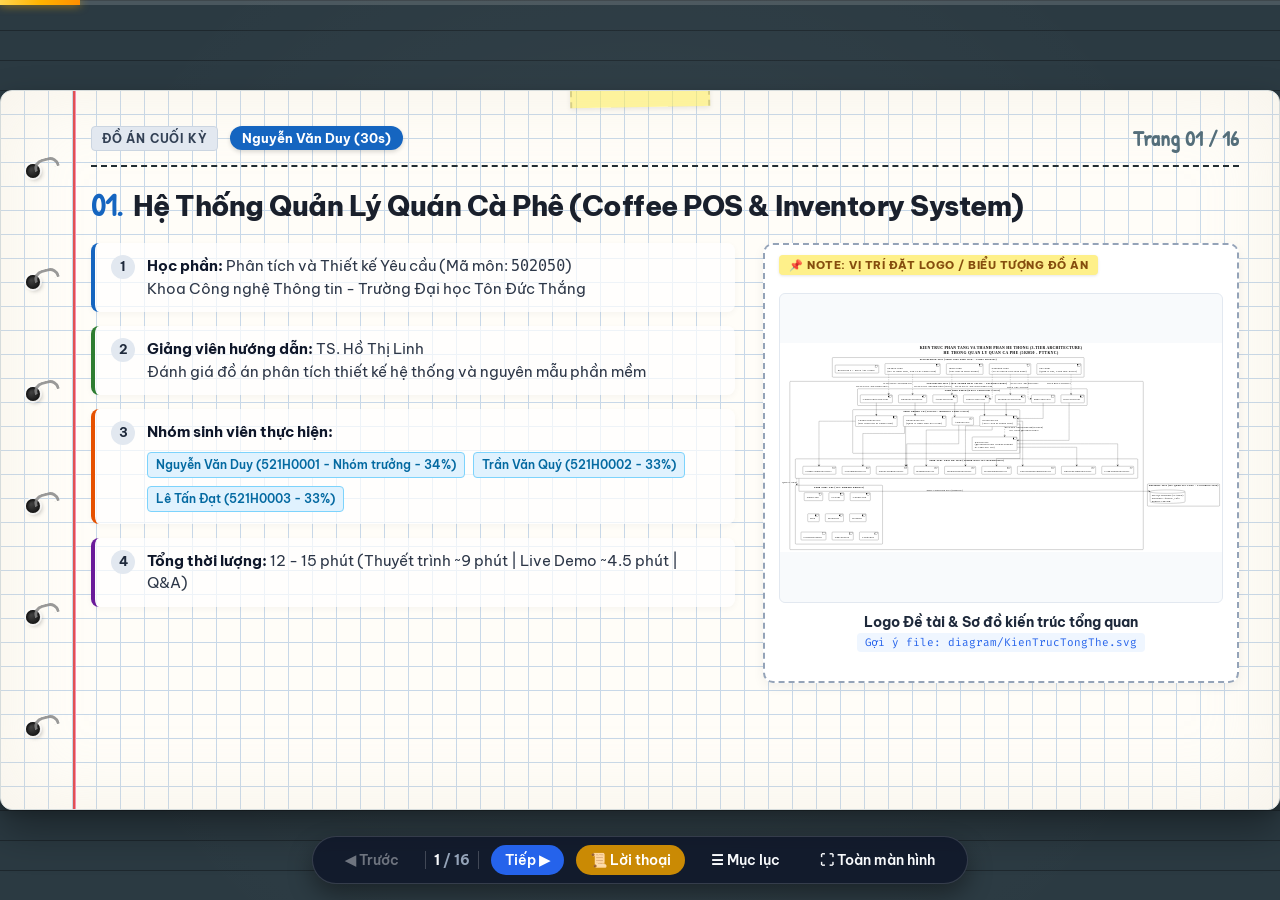
==== slide.html @ 0eb6e818 "feat: add presentation slides, markdown reports, and UI screenshots for coffee POS and inventory sys" ====
<!DOCTYPE html>
<html lang="vi">
<head>
  <meta charset="UTF-8">
  <meta name="viewport" content="width=device-width, initial-scale=1.0">
  <title>Slide Thuyết Trình: Hệ Thống Quản Lý Quán Cà Phê (Coffee POS & Inventory)</title>
  <!-- Google Fonts: Be Vietnam Pro (Clean, Modern Vietnamese) + Patrick Hand (Notebook Handwritten Accent) -->
  <link rel="preconnect" href="https://fonts.googleapis.com">
  <link rel="preconnect" href="https://fonts.gstatic.com" crossorigin>
  <link href="https://fonts.googleapis.com/css2?family=Be+Vietnam+Pro:ital,wght@0,300;0,400;0,500;0,600;0,700;0,800;1,400&family=Patrick+Hand&family=Fira+Code:wght@400;500;600&display=swap" rel="stylesheet">
  <style>
    :root {
      --bg-desk: #2b3a42;
      --paper-bg: #fffdf8;
      --grid-line: #c8d8e8;
      --grid-line-bold: #a8c2d8;
      --margin-red: #e05252;
      --margin-pink: #f48fb1;
      --pencil-dark: #222d32;
      --text-muted: #546e7a;
      --pen-blue: #1565c0;
      --pen-green: #2e7d32;
      --pen-orange: #e65100;
      --pen-purple: #6a1b9a;
      --sticky-yellow: #fff9c4;
      --sticky-shadow: rgba(0, 0, 0, 0.14);
      --tape-bg: rgba(255, 238, 88, 0.55);
      --badge-duy: #1565c0;
      --badge-quy: #00897b;
      --badge-dat: #ef6c00;
    }

    * {
      box-sizing: border-box;
      margin: 0;
      padding: 0;
    }

    body {
      font-family: 'Be Vietnam Pro', -apple-system, BlinkMacSystemFont, 'Segoe UI', Roboto, sans-serif;
      background-color: var(--bg-desk);
      background-image: 
        radial-gradient(circle at 50% 50%, rgba(255, 255, 255, 0.05) 0%, transparent 80%),
        linear-gradient(rgba(0,0,0,0.3) 1px, transparent 1px);
      background-size: 100% 100%, 30px 30px;
      color: var(--pencil-dark);
      min-height: 100vh;
      display: flex;
      flex-direction: column;
      align-items: center;
      justify-content: center;
      overflow-x: hidden;
      user-select: none;
    }

    /* Top Progress Bar */
    .progress-bar-container {
      position: fixed;
      top: 0;
      left: 0;
      width: 100%;
      height: 5px;
      background: rgba(255, 255, 255, 0.15);
      z-index: 1000;
    }

    .progress-bar-fill {
      height: 100%;
      width: 6.25%;
      background: linear-gradient(90deg, #ffd54f, #ffb300, #ff8f00);
      transition: width 0.3s ease;
      box-shadow: 0 0 10px rgba(255, 179, 0, 0.7);
    }

    /* Main Slide Presentation Stage */
    .presentation-stage {
      width: 100%;
      max-width: 1280px;
      height: 720px;
      position: relative;
      margin: 20px auto;
      perspective: 1200px;
    }

    /* Individual Slide Notebook Page */
    .slide-page {
      position: absolute;
      top: 0;
      left: 0;
      width: 100%;
      height: 100%;
      background-color: var(--paper-bg);
      /* Authentic School Notebook Grid Background (Ô ly caro) */
      background-image: 
        linear-gradient(var(--grid-line) 1px, transparent 1px),
        linear-gradient(90deg, var(--grid-line) 1px, transparent 1px);
      background-size: 24px 24px;
      background-position: -1px -1px;
      border-radius: 12px;
      box-shadow: 
        0 20px 40px rgba(0, 0, 0, 0.35),
        0 4px 12px rgba(0, 0, 0, 0.15),
        inset 0 0 80px rgba(220, 210, 190, 0.25);
      border: 1px solid #d5dbdb;
      display: none;
      flex-direction: column;
      padding: 32px 40px 32px 90px; /* Left padding reserves space for margin and spiral */
      overflow: hidden;
      animation: pageTurn 0.35s cubic-bezier(0.2, 0.8, 0.3, 1) forwards;
    }

    .slide-page.active {
      display: flex;
    }

    @keyframes pageTurn {
      0% {
        opacity: 0.6;
        transform: rotateY(-3deg) scale(0.98);
      }
      100% {
        opacity: 1;
        transform: rotateY(0deg) scale(1);
      }
    }

    /* Left Red Notebook Margin (Lề đỏ vở học sinh) */
    .slide-page::before {
      content: '';
      position: absolute;
      top: 0;
      bottom: 0;
      left: 72px;
      width: 2px;
      background-color: var(--margin-red);
      border-right: 1px solid var(--margin-pink);
      z-index: 5;
      pointer-events: none;
    }

    /* Spiral Binder on the Left Edge */
    .spiral-spine {
      position: absolute;
      top: 24px;
      bottom: 24px;
      left: 18px;
      width: 28px;
      display: flex;
      flex-direction: column;
      justify-content: space-around;
      align-items: center;
      z-index: 6;
      pointer-events: none;
    }

    .spiral-ring {
      width: 14px;
      height: 14px;
      background: radial-gradient(circle at 35% 35%, #444, #1a1a1a 70%);
      border-radius: 50%;
      box-shadow: 
        inset 1px 1px 3px rgba(0,0,0,0.8),
        0 0 0 2px rgba(255,255,255,0.7),
        2px 2px 4px rgba(0,0,0,0.25);
      position: relative;
    }

    .spiral-ring::after {
      content: '';
      position: absolute;
      left: 7px;
      top: -6px;
      width: 20px;
      height: 8px;
      border: 3px solid #888;
      border-bottom: none;
      border-radius: 10px 10px 0 0;
      opacity: 0.85;
      transform: rotate(-15deg);
    }

    /* Top Washi Tape Decoration */
    .washi-tape {
      position: absolute;
      top: -12px;
      left: 50%;
      transform: translateX(-50%) rotate(-1deg);
      width: 140px;
      height: 28px;
      background-color: var(--tape-bg);
      border-left: 2px dashed rgba(0, 0, 0, 0.15);
      border-right: 2px dashed rgba(0, 0, 0, 0.15);
      box-shadow: 0 2px 5px rgba(0, 0, 0, 0.08);
      z-index: 10;
      pointer-events: none;
    }

    /* Header Bar inside Slide */
    .slide-header {
      display: flex;
      align-items: center;
      justify-content: space-between;
      border-bottom: 2px dashed var(--pencil-dark);
      padding-bottom: 12px;
      margin-bottom: 18px;
      position: relative;
    }

    .slide-meta-left {
      display: flex;
      align-items: center;
      gap: 12px;
    }

    .chapter-tag {
      font-size: 12px;
      font-weight: 700;
      text-transform: uppercase;
      letter-spacing: 0.8px;
      background: #e2e8f0;
      color: #334155;
      padding: 4px 10px;
      border-radius: 4px;
      border: 1px solid #cbd5e1;
    }

    .speaker-pill {
      font-size: 13px;
      font-weight: 700;
      padding: 4px 12px;
      border-radius: 16px;
      color: #fff;
      display: inline-flex;
      align-items: center;
      gap: 6px;
      box-shadow: 0 2px 4px rgba(0,0,0,0.15);
    }

    .speaker-duy { background-color: var(--badge-duy); }
    .speaker-quy { background-color: var(--badge-quy); }
    .speaker-dat { background-color: var(--badge-dat); }

    .slide-index-counter {
      font-family: 'Patrick Hand', cursive;
      font-size: 22px;
      color: var(--text-muted);
      font-weight: bold;
    }

    /* Slide Title */
    .slide-title {
      font-size: 28px;
      font-weight: 800;
      color: #1a202c;
      letter-spacing: -0.5px;
      line-height: 1.25;
      margin-bottom: 18px;
      display: flex;
      align-items: baseline;
      gap: 10px;
    }

    .slide-title .title-number {
      color: var(--pen-blue);
      font-family: 'Patrick Hand', cursive;
      font-size: 32px;
    }

    /* Slide Body Layout (Split 2 Columns or Full Center) */
    .slide-body {
      flex: 1;
      display: grid;
      grid-template-columns: 1.15fr 0.85fr;
      gap: 28px;
      align-items: start;
      min-height: 0; /* Prevents overflow */
    }

    .slide-body.full-width {
      grid-template-columns: 1fr;
    }

    .slide-body.equal-columns {
      grid-template-columns: 1fr 1fr;
    }

    /* Left Content: Simple, Punchy Bullet Points */
    .slide-text-content {
      display: flex;
      flex-direction: column;
      gap: 14px;
    }

    .bullet-item {
      display: flex;
      align-items: flex-start;
      gap: 12px;
      background: rgba(255, 255, 255, 0.7);
      padding: 12px 16px;
      border-radius: 8px;
      border-left: 4px solid var(--pen-blue);
      box-shadow: 0 2px 6px rgba(0, 0, 0, 0.04);
      font-size: 15px;
      line-height: 1.5;
      color: #2d3748;
    }

    .bullet-item.highlight-green {
      border-left-color: var(--pen-green);
    }
    .bullet-item.highlight-orange {
      border-left-color: var(--pen-orange);
    }
    .bullet-item.highlight-purple {
      border-left-color: var(--pen-purple);
    }

    .bullet-num {
      flex-shrink: 0;
      width: 24px;
      height: 24px;
      background: #e2e8f0;
      color: #1e293b;
      border-radius: 50%;
      display: flex;
      align-items: center;
      justify-content: center;
      font-weight: 700;
      font-size: 13px;
    }

    .bullet-item strong {
      color: #0f172a;
    }

    /* Sub-pills for key items */
    .tags-row {
      display: flex;
      flex-wrap: wrap;
      gap: 8px;
      margin-top: 6px;
    }

    .tag-chip {
      font-size: 12px;
      font-weight: 600;
      padding: 3px 8px;
      background: #edf2f7;
      color: #475569;
      border-radius: 4px;
      border: 1px solid #cbd5e1;
    }

    .tag-chip.active-tag {
      background: #e0f2fe;
      color: #0369a1;
      border-color: #7dd3fc;
    }

    /* Right Side: Prominent Image & Diagram Placeholder */
    .image-placeholder-box {
      background: #ffffff;
      border: 2px dashed #94a3b8;
      border-radius: 10px;
      padding: 14px;
      display: flex;
      flex-direction: column;
      align-items: center;
      justify-content: center;
      box-shadow: 0 4px 12px rgba(0, 0, 0, 0.06);
      position: relative;
      height: 100%;
      max-height: 440px;
      overflow: hidden;
    }

    .placeholder-badge {
      position: absolute;
      top: 10px;
      left: 14px;
      background: #fef08a;
      color: #854d0e;
      font-size: 11px;
      font-weight: 800;
      padding: 3px 10px;
      border-radius: 4px;
      letter-spacing: 0.5px;
      box-shadow: 0 1px 3px rgba(0,0,0,0.1);
      z-index: 4;
      display: flex;
      align-items: center;
      gap: 5px;
    }

    .image-container-frame {
      width: 100%;
      height: 310px;
      background: #f8fafc;
      border-radius: 6px;
      display: flex;
      align-items: center;
      justify-content: center;
      overflow: hidden;
      margin-top: 22px;
      border: 1px solid #e2e8f0;
      position: relative;
    }

    .image-container-frame img {
      max-width: 100%;
      max-height: 100%;
      object-fit: contain;
      transition: transform 0.25s ease;
    }

    .image-container-frame img:hover {
      transform: scale(1.03);
    }

    .image-fallback-notice {
      display: none;
      flex-direction: column;
      align-items: center;
      justify-content: center;
      text-align: center;
      padding: 20px;
      color: #64748b;
    }

    .image-fallback-icon {
      font-size: 40px;
      margin-bottom: 8px;
    }

    .image-caption-bar {
      margin-top: 10px;
      width: 100%;
      text-align: center;
    }

    .image-caption-title {
      font-size: 14px;
      font-weight: 700;
      color: #1e293b;
      margin-bottom: 2px;
    }

    .image-path-hint {
      font-family: 'Fira Code', monospace;
      font-size: 11px;
      color: #2563eb;
      background: #eff6ff;
      padding: 2px 8px;
      border-radius: 4px;
      display: inline-block;
      max-width: 100%;
      overflow: hidden;
      text-overflow: ellipsis;
      white-space: nowrap;
    }

    /* Live Demo Specific Card Styling */
    .demo-card-banner {
      background: linear-gradient(135deg, #1e293b, #0f172a);
      color: #f8fafc;
      padding: 16px;
      border-radius: 8px;
      margin-bottom: 14px;
      border-left: 6px solid #10b981;
      box-shadow: 0 4px 10px rgba(0,0,0,0.15);
    }

    .demo-card-banner h4 {
      font-size: 17px;
      color: #34d399;
      margin-bottom: 4px;
      display: flex;
      align-items: center;
      gap: 8px;
    }

    .demo-step-box {
      background: #ffffff;
      border: 1px solid #e2e8f0;
      padding: 8px 12px;
      border-radius: 6px;
      font-size: 13.5px;
      margin-bottom: 6px;
      display: flex;
      align-items: center;
      gap: 10px;
    }

    .demo-step-num {
      background: #10b981;
      color: #fff;
      font-weight: bold;
      width: 22px;
      height: 22px;
      border-radius: 50%;
      display: flex;
      align-items: center;
      justify-content: center;
      font-size: 12px;
      flex-shrink: 0;
    }

    /* Speaker Notes Accordion (Sticky Note Style) */
    .speaker-notes-drawer {
      position: absolute;
      bottom: 12px;
      left: 90px;
      right: 40px;
      background: var(--sticky-yellow);
      border: 1px solid #fde047;
      border-radius: 8px;
      padding: 10px 16px;
      box-shadow: 0 -4px 16px rgba(0,0,0,0.12);
      z-index: 20;
      display: none;
      max-height: 160px;
      overflow-y: auto;
      font-size: 13.5px;
      line-height: 1.5;
      color: #422006;
      border-top: 4px solid #eab308;
    }

    .speaker-notes-drawer.open {
      display: block;
      animation: slideUpNotes 0.25s ease-out;
    }

    @keyframes slideUpNotes {
      from { transform: translateY(20px); opacity: 0; }
      to { transform: translateY(0); opacity: 1; }
    }

    .notes-header {
      font-weight: 800;
      font-size: 13px;
      text-transform: uppercase;
      letter-spacing: 0.5px;
      color: #854d0e;
      margin-bottom: 4px;
      display: flex;
      justify-content: space-between;
      align-items: center;
    }

    .notes-close-btn {
      background: transparent;
      border: none;
      cursor: pointer;
      font-size: 16px;
      color: #854d0e;
      font-weight: bold;
    }

    /* Fixed Bottom Control Deck */
    .control-deck {
      position: fixed;
      bottom: 16px;
      display: flex;
      align-items: center;
      gap: 12px;
      background: rgba(15, 23, 42, 0.88);
      backdrop-filter: blur(8px);
      padding: 8px 18px;
      border-radius: 40px;
      box-shadow: 0 10px 25px rgba(0, 0, 0, 0.4);
      z-index: 100;
      border: 1px solid rgba(255, 255, 255, 0.15);
    }

    .deck-btn {
      background: transparent;
      border: none;
      color: #f8fafc;
      font-family: inherit;
      font-size: 14px;
      font-weight: 600;
      padding: 6px 14px;
      border-radius: 20px;
      cursor: pointer;
      display: flex;
      align-items: center;
      gap: 6px;
      transition: all 0.2s ease;
    }

    .deck-btn:hover {
      background: rgba(255, 255, 255, 0.18);
      color: #38bdf8;
    }

    .deck-btn.primary {
      background: #2563eb;
      color: white;
    }

    .deck-btn.primary:hover {
      background: #1d4ed8;
    }

    .deck-btn.notes-toggle-btn {
      background: #ca8a04;
      color: white;
    }
    .deck-btn.notes-toggle-btn:hover {
      background: #a16207;
    }

    .deck-counter {
      color: #94a3b8;
      font-size: 13.5px;
      font-weight: 700;
      padding: 0 8px;
      border-left: 1px solid rgba(255, 255, 255, 0.2);
      border-right: 1px solid rgba(255, 255, 255, 0.2);
    }

    .deck-counter span {
      color: #f8fafc;
    }

    /* Overview Modal (All 16 Slides Grid) */
    .overview-modal {
      position: fixed;
      top: 0;
      left: 0;
      width: 100%;
      height: 100%;
      background: rgba(15, 23, 42, 0.94);
      backdrop-filter: blur(12px);
      z-index: 2000;
      display: none;
      padding: 40px;
      overflow-y: auto;
    }

    .overview-modal.open {
      display: block;
    }

    .overview-header {
      max-width: 1200px;
      margin: 0 auto 24px;
      display: flex;
      justify-content: space-between;
      align-items: center;
      color: white;
    }

    .overview-header h3 {
      font-size: 24px;
      font-weight: 700;
    }

    .overview-grid {
      max-width: 1200px;
      margin: 0 auto;
      display: grid;
      grid-template-columns: repeat(4, 1fr);
      gap: 20px;
    }

    .overview-card {
      background: #fffdf8;
      border-radius: 8px;
      padding: 14px;
      cursor: pointer;
      border: 2px solid transparent;
      transition: all 0.2s ease;
      display: flex;
      flex-direction: column;
      justify-content: space-between;
      min-height: 125px;
    }

    .overview-card:hover {
      transform: translateY(-4px);
      border-color: #38bdf8;
      box-shadow: 0 8px 20px rgba(56, 189, 248, 0.3);
    }

    .overview-card.current {
      border-color: #2563eb;
      box-shadow: 0 0 0 3px rgba(37, 99, 235, 0.5);
    }

    .ov-num {
      font-size: 12px;
      font-weight: bold;
      color: #64748b;
    }

    .ov-title {
      font-size: 13.5px;
      font-weight: 700;
      color: #0f172a;
      margin: 6px 0;
      line-height: 1.35;
    }

    .ov-speaker {
      font-size: 11px;
      font-weight: 700;
      display: inline-block;
      padding: 2px 6px;
      border-radius: 4px;
      color: white;
      align-self: flex-start;
    }

    /* Print / PDF view optimizations */
    @media print {
      body {
        background: none;
      }
      .presentation-stage {
        max-width: 100%;
        height: auto;
      }
      .slide-page {
        position: relative;
        display: flex !important;
        page-break-after: always;
        height: 100vh;
        margin-bottom: 20px;
      }
      .control-deck, .progress-bar-container, .speaker-notes-drawer {
        display: none !important;
      }
    }
  </style>
</head>
<body>

  <!-- Top Real-time Progress Bar -->
  <div class="progress-bar-container">
    <div class="progress-bar-fill" id="progressBar"></div>
  </div>

  <!-- Main Presentation Stage (16:9 Aspect Ratio Container) -->
  <div class="presentation-stage" id="presentationStage">

    <!-- ========================================== -->
    <!-- SLIDE 1: TRANG TIÊU ĐỀ & GIỚI THIỆU NHÓM   -->
    <!-- ========================================== -->
    <div class="slide-page active" data-slide="1">
      <div class="spiral-spine">
        <div class="spiral-ring"></div><div class="spiral-ring"></div><div class="spiral-ring"></div>
        <div class="spiral-ring"></div><div class="spiral-ring"></div><div class="spiral-ring"></div>
      </div>
      <div class="washi-tape"></div>

      <div class="slide-header">
        <div class="slide-meta-left">
          <span class="chapter-tag">ĐỒ ÁN CUỐI KỲ</span>
          <span class="speaker-pill speaker-duy">Nguyễn Văn Duy (30s)</span>
        </div>
        <div class="slide-index-counter">Trang 01 / 16</div>
      </div>

      <div class="slide-title">
        <span class="title-number">01.</span>
        <span>Hệ Thống Quản Lý Quán Cà Phê (Coffee POS & Inventory System)</span>
      </div>

      <div class="slide-body">
        <div class="slide-text-content">
          <div class="bullet-item">
            <div class="bullet-num">1</div>
            <div>
              <strong>Học phần:</strong> Phân tích và Thiết kế Yêu cầu (Mã môn: <code>502050</code>)<br>
              <span class="text-muted">Khoa Công nghệ Thông tin - Trường Đại học Tôn Đức Thắng</span>
            </div>
          </div>
          <div class="bullet-item highlight-green">
            <div class="bullet-num">2</div>
            <div>
              <strong>Giảng viên hướng dẫn:</strong> TS. Hồ Thị Linh<br>
              <span class="text-muted">Đánh giá đồ án phân tích thiết kế hệ thống và nguyên mẫu phần mềm</span>
            </div>
          </div>
          <div class="bullet-item highlight-orange">
            <div class="bullet-num">3</div>
            <div>
              <strong>Nhóm sinh viên thực hiện:</strong>
              <div class="tags-row" style="margin-top: 8px;">
                <span class="tag-chip active-tag">Nguyễn Văn Duy (521H0001 - Nhóm trưởng - 34%)</span>
                <span class="tag-chip active-tag">Trần Văn Quý (521H0002 - 33%)</span>
                <span class="tag-chip active-tag">Lê Tấn Đạt (521H0003 - 33%)</span>
              </div>
            </div>
          </div>
          <div class="bullet-item highlight-purple">
            <div class="bullet-num">4</div>
            <div>
              <strong>Tổng thời lượng:</strong> 12 - 15 phút (Thuyết trình ~9 phút | Live Demo ~4.5 phút | Q&A)
            </div>
          </div>
        </div>

        <!-- Note chèn ảnh Slide 1 -->
        <div class="image-placeholder-box">
          <div class="placeholder-badge">📌 NOTE: VỊ TRÍ ĐẶT LOGO / BIỂU TƯỢNG ĐỒ ÁN</div>
          <div class="image-container-frame">
            <img src="diagram/KienTrucTongThe.svg" alt="Logo & Kiến trúc tổng thể" onerror="this.style.display='none'; this.nextElementSibling.style.display='flex';" />
            <div class="image-fallback-notice">
              <div class="image-fallback-icon">☕</div>
              <strong>Khung chèn Logo TĐT & Coffee POS</strong>
              <p style="font-size: 12px; margin-top: 6px;">Có thể đặt ảnh Logo Trường ĐH Tôn Đức Thắng hoặc ảnh mockup hệ thống.</p>
            </div>
          </div>
          <div class="image-caption-bar">
            <div class="image-caption-title">Logo Đề tài & Sơ đồ kiến trúc tổng quan</div>
            <div class="image-path-hint">Gợi ý file: diagram/KienTrucTongThe.svg</div>
          </div>
        </div>
      </div>

      <!-- Lời thoại Slide 1 -->
      <div class="speaker-notes-drawer" id="notes-1">
        <div class="notes-header">
          <span>🗣️ Kịch bản lời thoại: Nguyễn Văn Duy (30 giây)</span>
          <button class="notes-close-btn" onclick="toggleNotes(1)">✕</button>
        </div>
        <p>"Kính thưa Cô Hồ Thị Linh và toàn thể các bạn sinh viên đang có mặt trong buổi báo cáo ngày hôm nay! Em tên là Nguyễn Văn Duy – Trưởng nhóm đề tài. Hôm nay, nhóm chúng em gồm 3 thành viên: em – Nguyễn Văn Duy, bạn Trần Văn Quý và bạn Lê Tấn Đạt rất vinh dự được đại diện nhóm trình bày báo cáo bảo vệ đồ án môn học Phân tích và Thiết kế Yêu cầu với đề tài: 'Hệ Thống Quản Lý Quán Cà Phê – Coffee POS & Inventory Management System'. Sau đây, em xin phép được bắt đầu phần trình bày của nhóm."</p>
      </div>
    </div>


    <!-- ========================================== -->
    <!-- SLIDE 2: BỐI CẢNH & 3 ĐIỂM NGHẼN THỦ CÔNG  -->
    <!-- ========================================== -->
    <div class="slide-page" data-slide="2">
      <div class="spiral-spine">
        <div class="spiral-ring"></div><div class="spiral-ring"></div><div class="spiral-ring"></div>
        <div class="spiral-ring"></div><div class="spiral-ring"></div><div class="spiral-ring"></div>
      </div>
      <div class="washi-tape"></div>

      <div class="slide-header">
        <div class="slide-meta-left">
          <span class="chapter-tag">CHƯƠNG 1: BỐI CẢNH</span>
          <span class="speaker-pill speaker-duy">Nguyễn Văn Duy (1 phút)</span>
        </div>
        <div class="slide-index-counter">Trang 02 / 16</div>
      </div>

      <div class="slide-title">
        <span class="title-number">02.</span>
        <span>Bối Cảnh Thực Tế & 3 "Điểm Nghẽn" Vận Hành Thủ Công</span>
      </div>

      <div class="slide-body">
        <div class="slide-text-content">
          <div class="bullet-item">
            <div class="bullet-num">1</div>
            <div>
              <strong>Order giấy viết tay nhầm lẫn:</strong> Giờ cao điểm dễ thất lạc phiếu, nhầm bàn, quầy pha chế nhận tin chậm gây chậm trễ phục vụ khách hàng.
            </div>
          </div>
          <div class="bullet-item highlight-orange">
            <div class="bullet-num">2</div>
            <div>
              <strong>Thất thoát kho ngầm & Pha chế cảm tính:</strong> Không có định mức nguyên liệu (BOM); cuối ngày chỉ kiểm đếm lon sữa/gói trà mà không thể đối soát hao hụt với số ly bán ra.
            </div>
          </div>
          <div class="bullet-item highlight-purple">
            <div class="bullet-num">3</div>
            <div>
              <strong>Lịch ca nhân viên xung đột:</strong> Nhân sự sinh viên làm part-time đổi ca liên tục; sổ chấm công giấy bị gạch xóa nhầm lẫn, khó tổng hợp giờ công chính xác.
            </div>
          </div>
          <div class="bullet-item highlight-green">
            <div class="bullet-num">✓</div>
            <div>
              <strong>Động lực nghiên cứu:</strong> Cần một hệ thống số hóa tập trung, liên thông Bán hàng - Trừ kho ngầm - Chấm công tự động.
            </div>
          </div>
        </div>

        <!-- Note chèn ảnh Slide 2 -->
        <div class="image-placeholder-box">
          <div class="placeholder-badge">📌 NOTE: VỊ TRÍ ĐẶT SƠ ĐỒ 3 ĐIỂM NGHẼN NGHIỆP VỤ</div>
          <div class="image-container-frame">
            <img src="screenshots/01b_login_error.png" alt="Sơ đồ khảo sát As-Is" onerror="this.style.display='none'; this.nextElementSibling.style.display='flex';" />
            <div class="image-fallback-notice">
              <div class="image-fallback-icon">⚠️</div>
              <strong>Khung chèn Sơ đồ Điểm Nghẽn As-Is</strong>
              <p style="font-size: 12px; margin-top: 6px;">Chèn sơ đồ minh họa quy trình thủ công: Ghi giấy -> Nhầm bàn -> Thất thoát kho.</p>
            </div>
          </div>
          <div class="image-caption-bar">
            <div class="image-caption-title">3 Nút thắt quy trình nghiệp vụ thủ công As-Is</div>
            <div class="image-path-hint">Gợi ý file: Sơ đồ khảo sát nghiệp vụ hoặc hình ảnh minh họa</div>
          </div>
        </div>
      </div>

      <!-- Lời thoại Slide 2 -->
      <div class="speaker-notes-drawer" id="notes-2">
        <div class="notes-header">
          <span>🗣️ Kịch bản lời thoại: Nguyễn Văn Duy (1 phút)</span>
          <button class="notes-close-btn" onclick="toggleNotes(2)">✕</button>
        </div>
        <p>"Thưa Cô, xuất phát từ quá trình khảo sát thực tế tại các mô hình quán cà phê vừa và nhỏ hiện nay, nhóm nhận thấy hầu hết các quán vẫn đang vận hành theo cách thủ công thô sơ, dẫn đến 3 'điểm nghẽn' chí mạng: Thứ nhất: Nhân viên phục vụ ghi order trên giấy viết tay, vào giờ cao điểm rất dễ thất lạc phiếu, nhầm bàn, phục vụ chậm khiến khách hàng bức xúc. Thứ hai: Nhân viên pha chế làm theo thói quen cảm tính; cuối ngày chủ quán kiểm kho chỉ đếm số lượng lon sữa, gói trà còn thừa mà hoàn toàn không thể đối chiếu xem hao hụt thực tế có khớp với số lượng ly đã bán hay do thất thoát, đổ vỡ ngầm. Thứ ba: Lực lượng nhân viên phần lớn là sinh viên làm việc part-time đổi ca liên tục. Bảng phân ca giấy bị gạch xóa nhầm lẫn, cuối tháng rất khó tổng hợp chính xác số giờ công thực tế. Ba điểm nghẽn này chính là lý do thôi thúc nhóm em xây dựng một giải pháp phần mềm số hóa toàn diện."</p>
      </div>
    </div>


    <!-- ========================================== -->
    <!-- SLIDE 3: MỤC TIÊU VÀ PHẠM VI (IN/OUT SCOPE)-->
    <!-- ========================================== -->
    <div class="slide-page" data-slide="3">
      <div class="spiral-spine">
        <div class="spiral-ring"></div><div class="spiral-ring"></div><div class="spiral-ring"></div>
        <div class="spiral-ring"></div><div class="spiral-ring"></div><div class="spiral-ring"></div>
      </div>
      <div class="washi-tape"></div>

      <div class="slide-header">
        <div class="slide-meta-left">
          <span class="chapter-tag">CHƯƠNG 1: MỤC TIÊU & PHẠM VI</span>
          <span class="speaker-pill speaker-duy">Nguyễn Văn Duy (45s)</span>
        </div>
        <div class="slide-index-counter">Trang 03 / 16</div>
      </div>

      <div class="slide-title">
        <span class="title-number">03.</span>
        <span>Mục Tiêu To-Be & Phạm Vi Dự Án (In-Scope vs Out-of-Scope)</span>
      </div>

      <div class="slide-body">
        <div class="slide-text-content">
          <div class="bullet-item highlight-green">
            <div class="bullet-num">🎯</div>
            <div>
              <strong>Mục tiêu To-Be:</strong> Xây dựng ứng dụng Web tập trung, liên thông luồng dữ liệu tức thời: <em>Gọi món → Trừ kho ngầm tự động → Chấm công → KPI</em>.
            </div>
          </div>
          <div class="bullet-item">
            <div class="bullet-num">IN</div>
            <div>
              <strong>Phạm vi thực hiện (In-Scope):</strong>
              <div class="tags-row" style="margin-top: 6px;">
                <span class="tag-chip active-tag">POS 10 bàn thời gian thực</span>
                <span class="tag-chip active-tag">Kho định mức công thức BOM</span>
                <span class="tag-chip active-tag">Chấm công ca kíp & Báo trễ</span>
                <span class="tag-chip active-tag">Thẻ KPI Doanh thu & Cảnh báo đỏ</span>
              </div>
            </div>
          </div>
          <div class="bullet-item highlight-orange">
            <div class="bullet-num">OUT</div>
            <div>
              <strong>Ngoại phạm vi (Out-of-Scope):</strong> Không làm module hạch toán thuế VAT chuyên sâu; không tích hợp cổng ngân hàng trực tiếp (mô phỏng tiền mặt & quét mã QR).
            </div>
          </div>
        </div>

        <!-- Note chèn ảnh Slide 3 -->
        <div class="image-placeholder-box">
          <div class="placeholder-badge">📌 NOTE: VỊ TRÍ ĐẶT BẢNG PHẠM VI DỰ ÁN</div>
          <div class="image-container-frame">
            <img src="screenshots/fixed_vietnamese_ui.png" alt="Bảng Scope Dự Án" onerror="this.style.display='none'; this.nextElementSibling.style.display='flex';" />
            <div class="image-fallback-notice">
              <div class="image-fallback-icon">📋</div>
              <strong>Khung chèn Ma trận In-Scope & Out-of-Scope</strong>
              <p style="font-size: 12px; margin-top: 6px;">Đặt bảng phân loại ranh giới hệ thống hoặc hình ảnh sơ đồ Context Diagram.</p>
            </div>
          </div>
          <div class="image-caption-bar">
            <div class="image-caption-title">Ma trận đối chiếu phạm vi In-Scope vs Out-of-Scope</div>
            <div class="image-path-hint">Gợi ý file: screenshots/fixed_vietnamese_ui.png</div>
          </div>
        </div>
      </div>

      <!-- Lời thoại Slide 3 -->
      <div class="speaker-notes-drawer" id="notes-3">
        <div class="notes-header">
          <span>🗣️ Kịch bản lời thoại: Nguyễn Văn Duy (45 giây)</span>
          <button class="notes-close-btn" onclick="toggleNotes(3)">✕</button>
        </div>
        <p>"Về mục tiêu hệ thống (To-Be), nhóm hướng tới xây dựng một ứng dụng Web tập trung, kết nối đồng bộ và tức thì luồng dữ liệu giữa: Gọi món -> Trừ kho ngầm tự động -> Chấm công nhân sự -> Báo cáo KPI. Để đảm bảo tính khả thi và tập trung sâu vào chất lượng, nhóm xác định rõ ranh giới: Phạm vi thực hiện (In-Scope) bao gồm 3 phân hệ cốt lõi: Phân hệ Bán hàng POS 10 bàn; Phân hệ Kho bóc tách công thức pha chế (BOM) và cảnh báo tồn tối thiểu; Phân hệ Nhân sự phân ca và chấm công thời gian thực. Ngoại phạm vi (Out-of-Scope): Nhóm không bao gồm module hạch toán kế toán chuyên sâu về thuế VAT và không tích hợp cổng thanh toán ngân hàng trực tiếp qua thẻ mà mô phỏng thanh toán tiền mặt và chuyển khoản QR."</p>
      </div>
    </div>


    <!-- ========================================== -->
    <!-- SLIDE 4: KIẾN TRÚC PHÂN TẦNG (3-TIER)      -->
    <!-- ========================================== -->
    <div class="slide-page" data-slide="4">
      <div class="spiral-spine">
        <div class="spiral-ring"></div><div class="spiral-ring"></div><div class="spiral-ring"></div>
        <div class="spiral-ring"></div><div class="spiral-ring"></div><div class="spiral-ring"></div>
      </div>
      <div class="washi-tape"></div>

      <div class="slide-header">
        <div class="slide-meta-left">
          <span class="chapter-tag">CHƯƠNG 2: KIẾN TRÚC HỆ THỐNG</span>
          <span class="speaker-pill speaker-duy">Nguyễn Văn Duy (45s)</span>
        </div>
        <div class="slide-index-counter">Trang 04 / 16</div>
      </div>

      <div class="slide-title">
        <span class="title-number">04.</span>
        <span>Kiến Trúc Phân Tầng Chuẩn Mực (3-Tier Layered Architecture)</span>
      </div>

      <div class="slide-body">
        <div class="slide-text-content">
          <div class="bullet-item">
            <div class="bullet-num">T1</div>
            <div>
              <strong>Presentation Tier (Trình duyệt Web Client):</strong> HTML5, Bootstrap 5.3, phông chữ Roboto tiếng Việt có dấu, JavaScript Fetch API bất đồng bộ (AJAX).
            </div>
          </div>
          <div class="bullet-item highlight-green">
            <div class="bullet-num">T2</div>
            <div>
              <strong>Application Tier (Spring Boot 3 - Port 8080):</strong> Phân tầng Controller tiếp nhận request, Service xử lý logic nghiệp vụ, Repository ORM Spring Data JPA.
            </div>
          </div>
          <div class="bullet-item highlight-orange">
            <div class="bullet-num">T3</div>
            <div>
              <strong>Database Tier (MySQL 8.0 - Port 3306):</strong> Hệ quản trị CSDL quan hệ tuân thủ nghiêm ngặt tính toàn vẹn ACID, bảng mã chuẩn UTF-8mb4.
            </div>
          </div>
          <div class="bullet-item highlight-purple">
            <div class="bullet-num">👉</div>
            <div>
              <strong>Chuyển giao người trình bày:</strong> Kính mời bạn <strong>Trần Văn Quý</strong> tiếp nối với Yêu cầu chức năng & Luồng POS.
            </div>
          </div>
        </div>

        <!-- Note chèn ảnh Slide 4 -->
        <div class="image-placeholder-box">
          <div class="placeholder-badge">📌 NOTE: VỊ TRÍ ĐẶT SƠ ĐỒ KIẾN TRÚC 3 TẦNG</div>
          <div class="image-container-frame">
            <img src="diagram/KienTrucTongThe.svg" alt="Sơ đồ Kiến Trúc Tổng Thể" onerror="this.style.display='none'; this.nextElementSibling.style.display='flex';" />
            <div class="image-fallback-notice">
              <div class="image-fallback-icon">🏛️</div>
              <strong>Khung chèn KienTrucTongThe.svg</strong>
              <p style="font-size: 12px; margin-top: 6px;">Sơ đồ thể hiện 3 tầng Presentation - Application - Database.</p>
            </div>
          </div>
          <div class="image-caption-bar">
            <div class="image-caption-title">Biểu đồ Kiến trúc 3 tầng Spring Boot & MySQL</div>
            <div class="image-path-hint">Gợi ý file: diagram/KienTrucTongThe.svg</div>
          </div>
        </div>
      </div>

      <!-- Lời thoại Slide 4 -->
      <div class="speaker-notes-drawer" id="notes-4">
        <div class="notes-header">
          <span>🗣️ Kịch bản lời thoại: Nguyễn Văn Duy (45 giây)</span>
          <button class="notes-close-btn" onclick="toggleNotes(4)">✕</button>
        </div>
        <p>"Về mặt kiến trúc kỹ thuật, hệ thống được nhóm thiết kế tuân thủ nghiêm ngặt mô hình 3-Tier Layered Architecture chuẩn mực của Java Spring Boot: Tầng Presentation: Hoạt động trên trình duyệt Client với HTML5, Bootstrap 5.3, phông chữ Roboto tiếng Việt và JavaScript Fetch API bất đồng bộ. Tầng Application: Máy chủ Spring Boot chạy trên cổng 8080, phân tách trách nhiệm rành mạch giữa Controller điều hướng, Service xử lý logic nghiệp vụ và Repository truy vấn ORM. Tầng Database: Cơ sở dữ liệu quan hệ MySQL chạy trên cổng 3306, đảm bảo tính toàn vẹn dữ liệu giao dịch ACID. Tiếp theo đây, em xin mời bạn Trần Văn Quý trình bày chi tiết về phần phân tích yêu cầu và luồng Bán hàng POS."</p>
      </div>
    </div>


    <!-- ========================================== -->
    <!-- SLIDE 5: 15 FRS & MA TRẬN MOSCOW           -->
    <!-- ========================================== -->
    <div class="slide-page" data-slide="5">
      <div class="spiral-spine">
        <div class="spiral-ring"></div><div class="spiral-ring"></div><div class="spiral-ring"></div>
        <div class="spiral-ring"></div><div class="spiral-ring"></div><div class="spiral-ring"></div>
      </div>
      <div class="washi-tape"></div>

      <div class="slide-header">
        <div class="slide-meta-left">
          <span class="chapter-tag">CHƯƠNG 3: YÊU CẦU HỆ THỐNG</span>
          <span class="speaker-pill speaker-quy">Trần Văn Quý (1 phút)</span>
        </div>
        <div class="slide-index-counter">Trang 05 / 16</div>
      </div>

      <div class="slide-title">
        <span class="title-number">05.</span>
        <span>Danh Mục 15 Yêu Cầu Chức Năng (FRs) & Bảng MoSCoW</span>
      </div>

      <div class="slide-body">
        <div class="slide-text-content">
          <div class="bullet-item">
            <div class="bullet-num">1</div>
            <div>
              <strong>Nhóm 1 (Xác thực):</strong> FR-01: Đăng nhập phân quyền bảo mật 3 vai trò (Staff, Manager, Admin).
            </div>
          </div>
          <div class="bullet-item highlight-green">
            <div class="bullet-num">2</div>
            <div>
              <strong>Nhóm 2 (Bán hàng POS):</strong> FR-02 đến FR-06: Sơ đồ 10 bàn động, gọi món, ghi chú, chiết khấu quản lý, xuất hóa đơn in nhiệt.
            </div>
          </div>
          <div class="bullet-item highlight-orange">
            <div class="bullet-num">3</div>
            <div>
              <strong>Nhóm 3 (Kho & Định mức):</strong> FR-07 đến FR-11: Danh mục nguyên liệu, công thức pha chế BOM, trừ kho tự động, cảnh báo tồn đỏ.
            </div>
          </div>
          <div class="bullet-item highlight-purple">
            <div class="bullet-num">4</div>
            <div>
              <strong>Nhóm 4 (Nhân sự):</strong> FR-12 đến FR-15: Hồ sơ nhân viên, ca làm việc, chấm công thời gian thực & phát hiện đi trễ.
            </div>
          </div>
          <div class="bullet-item">
            <div class="bullet-num">★</div>
            <div>
              <strong>Độ hoàn thiện MoSCoW:</strong> 100% chức năng cốt lõi (Must-have) đã lập trình hoàn tất và chạy kiểm thử đạt 100%.
            </div>
          </div>
        </div>

        <!-- Note chèn ảnh Slide 5 -->
        <div class="image-placeholder-box">
          <div class="placeholder-badge">📌 NOTE: VỊ TRÍ ĐẶT MA TRẬN MOSCOW</div>
          <div class="image-container-frame">
            <img src="screenshots/02_pos_screen.png" alt="Bảng Phân Loại MoSCoW" onerror="this.style.display='none'; this.nextElementSibling.style.display='flex';" />
            <div class="image-fallback-notice">
              <div class="image-fallback-icon">📊</div>
              <strong>Khung chèn Bảng MoSCoW (Must / Should / Could)</strong>
              <p style="font-size: 12px; margin-top: 6px;">Đặt bảng tổng hợp độ ưu tiên MoSCoW cho 15 yêu cầu chức năng.</p>
            </div>
          </div>
          <div class="image-caption-bar">
            <div class="image-caption-title">Bảng phân loại mức độ ưu tiên kỹ thuật MoSCoW</div>
            <div class="image-path-hint">Gợi ý file: screenshots/02_pos_screen.png</div>
          </div>
        </div>
      </div>

      <!-- Lời thoại Slide 5 -->
      <div class="speaker-notes-drawer" id="notes-5">
        <div class="notes-header">
          <span>🗣️ Kịch bản lời thoại: Trần Văn Quý (1 phút)</span>
          <button class="notes-close-btn" onclick="toggleNotes(5)">✕</button>
        </div>
        <p>"Em xin chào Cô và các bạn! Em tên là Trần Văn Quý. Trong đồ án này, em phụ trách việc phân tích yêu cầu và xây dựng phân hệ Bán hàng POS. Nhóm đã xác định và đánh mã đầy đủ 15 yêu cầu chức năng cốt lõi (FR-01 đến FR-15): Nhóm 1: Xác thực đăng nhập và bảo vệ phiên làm việc. Nhóm 2: Sơ đồ bàn động, gọi món tại bàn, mang đi, ghi chú pha chế, áp dụng chiết khấu và xuất hóa đơn nhiệt. Nhóm 3: Quản lý danh mục nguyên liệu, thiết lập định mức công thức BOM, tự động trừ kho và cảnh báo hết hàng. Nhóm 4: Quản lý hồ sơ nhân viên và chấm công đối chiếu thời gian thực. Qua kỹ thuật phân loại MoSCoW, nhóm xếp toàn bộ các tính năng cốt lõi vào nhóm Must-have và nhóm đã cài đặt thực tế đạt 100% trên phần mềm chạy thật."</p>
      </div>
    </div>


    <!-- ========================================== -->
    <!-- SLIDE 6: USE CASE TỔNG QUÁT                -->
    <!-- ========================================== -->
    <div class="slide-page" data-slide="6">
      <div class="spiral-spine">
        <div class="spiral-ring"></div><div class="spiral-ring"></div><div class="spiral-ring"></div>
        <div class="spiral-ring"></div><div class="spiral-ring"></div><div class="spiral-ring"></div>
      </div>
      <div class="washi-tape"></div>

      <div class="slide-header">
        <div class="slide-meta-left">
          <span class="chapter-tag">CHƯƠNG 4: THIẾT KẾ USE CASE</span>
          <span class="speaker-pill speaker-quy">Trần Văn Quý (1 phút)</span>
        </div>
        <div class="slide-index-counter">Trang 06 / 16</div>
      </div>

      <div class="slide-title">
        <span class="title-number">06.</span>
        <span>Mô Hình Hóa Use Case Tổng Quát Chuẩn UML 2.5</span>
      </div>

      <div class="slide-body">
        <div class="slide-text-content">
          <div class="bullet-item">
            <div class="bullet-num">👤</div>
            <div>
              <strong>3 Tác nhân chính (Actors):</strong> Staff (Thu ngân/Phục vụ), Manager (Quản lý cửa hàng), Admin (Quản trị hệ thống).
            </div>
          </div>
          <div class="bullet-item highlight-green">
            <div class="bullet-num">inc</div>
            <div>
              <strong>Quan hệ bắt buộc <code>&lt;&lt;include&gt;&gt;</code>:</strong> Tất cả các ca sử dụng nghiệp vụ đều bắt buộc liên kết với <em>"Xác thực đăng nhập"</em> để bảo mật.
            </div>
          </div>
          <div class="bullet-item highlight-orange">
            <div class="bullet-num">ext</div>
            <div>
              <strong>Quan hệ mở rộng <code>&lt;&lt;extend&gt;&gt;</code>:</strong>
              <div class="tags-row" style="margin-top: 6px;">
                <span class="tag-chip">Áp dụng chiết khấu &lt;&lt;extend&gt;&gt; Thanh toán (Chỉ Manager)</span>
                <span class="tag-chip">Cảnh báo tồn đỏ &lt;&lt;extend&gt;&gt; Tự động trừ kho</span>
              </div>
            </div>
          </div>
        </div>

        <!-- Note chèn ảnh Slide 6 -->
        <div class="image-placeholder-box">
          <div class="placeholder-badge">📌 NOTE: VỊ TRÍ ĐẶT SƠ ĐỒ USE CASE TỔNG QUÁT</div>
          <div class="image-container-frame">
            <img src="diagram/UseCaseTongQuat.svg" alt="Sơ đồ Use Case Tổng Quát" onerror="this.style.display='none'; this.nextElementSibling.style.display='flex';" />
            <div class="image-fallback-notice">
              <div class="image-fallback-icon">🌐</div>
              <strong>Khung chèn UseCaseTongQuat.svg</strong>
              <p style="font-size: 12px; margin-top: 6px;">Biểu đồ ranh giới hệ thống, 3 tác nhân và các quan hệ include / extend.</p>
            </div>
          </div>
          <div class="image-caption-bar">
            <div class="image-caption-title">Biểu đồ Use Case Tổng Quát Toàn Hệ Thống</div>
            <div class="image-path-hint">Gợi ý file: diagram/UseCaseTongQuat.svg</div>
          </div>
        </div>
      </div>

      <!-- Lời thoại Slide 6 -->
      <div class="speaker-notes-drawer" id="notes-6">
        <div class="notes-header">
          <span>🗣️ Kịch bản lời thoại: Trần Văn Quý (1 phút)</span>
          <button class="notes-close-btn" onclick="toggleNotes(6)">✕</button>
        </div>
        <p>"Trên màn hình là Biểu đồ Use Case tổng quát của hệ thống theo chuẩn UML 2.5: Hệ thống có 3 tác nhân chính: Staff (Nhân viên thu ngân/phục vụ), Manager (Quản lý cửa hàng) và Admin (Quản trị viên). Tất cả các Use Case nghiệp vụ chính đều bắt buộc <<include>> tới Use Case Xác thực đăng nhập để bảo mật hệ thống. Đặc biệt, hai quan hệ <<extend>> thể hiện nghiệp vụ thực tế rất rõ nét: Chức năng Áp dụng chiết khấu mở rộng cho Thanh toán hóa đơn (chỉ dành riêng cho Quản lý); và chức năng Cảnh báo tồn tối thiểu mở rộng cho luồng Tự động trừ kho khi nguyên liệu chạm ngưỡng an toàn."</p>
      </div>
    </div>


    <!-- ========================================== -->
    <!-- SLIDE 7: PHÂN HỆ POS & SƠ ĐỒ 10 BÀN        -->
    <!-- ========================================== -->
    <div class="slide-page" data-slide="7">
      <div class="spiral-spine">
        <div class="spiral-ring"></div><div class="spiral-ring"></div><div class="spiral-ring"></div>
        <div class="spiral-ring"></div><div class="spiral-ring"></div><div class="spiral-ring"></div>
      </div>
      <div class="washi-tape"></div>

      <div class="slide-header">
        <div class="slide-meta-left">
          <span class="chapter-tag">CHƯƠNG 5: PHÂN HỆ BÁN HÀNG</span>
          <span class="speaker-pill speaker-quy">Trần Văn Quý (1 phút)</span>
        </div>
        <div class="slide-index-counter">Trang 07 / 16</div>
      </div>

      <div class="slide-title">
        <span class="title-number">07.</span>
        <span>Phân Hệ Bán Hàng POS & Sơ Đồ 10 Bàn Thời Gian Thực</span>
      </div>

      <div class="slide-body">
        <div class="slide-text-content">
          <div class="bullet-item highlight-green">
            <div class="bullet-num">🟩</div>
            <div>
              <strong>Sơ đồ 10 bàn trực quan:</strong> Đổi màu động theo trạng thái bàn. Viền xanh lá: <em>Bàn trống</em>. Viền đỏ: <em>Bàn có khách</em>. Bấm vào bàn đỏ để tải lại đơn tức thì.
            </div>
          </div>
          <div class="bullet-item">
            <div class="bullet-num">☕</div>
            <div>
              <strong>Thực đơn 20 món nước:</strong> Phân loại khoa học thành 4 nhóm (Cà phê, Trà, Đá xay, Nước ép) kèm thanh tìm kiếm tức thời.
            </div>
          </div>
          <div class="bullet-item highlight-orange">
            <div class="bullet-num">🛒</div>
            <div>
              <strong>Giỏ hàng thông minh:</strong> Tự động tính tiền, hỗ trợ ghi chú pha chế (<em>"ít đường", "không đá"</em>), lưu đơn tạm và giải phóng bàn khi in bill.
            </div>
          </div>
        </div>

        <!-- Note chèn ảnh Slide 7 -->
        <div class="image-placeholder-box">
          <div class="placeholder-badge">📌 NOTE: VỊ TRÍ ĐẶT ẢNH GIAO DIỆN BÁN HÀNG POS</div>
          <div class="image-container-frame">
            <img src="screenshots/fixed_pos_screen.png" alt="Giao diện POS 10 bàn" onerror="this.style.display='none'; this.nextElementSibling.style.display='flex';" />
            <div class="image-fallback-notice">
              <div class="image-fallback-icon">🖥️</div>
              <strong>Khung chèn fixed_pos_screen.png</strong>
              <p style="font-size: 12px; margin-top: 6px;">Ảnh chụp màn hình thực tế giao diện banhang.html với 10 bàn và menu.</p>
            </div>
          </div>
          <div class="image-caption-bar">
            <div class="image-caption-title">Giao diện Phân hệ Bán hàng POS & 10 Bàn thời gian thực</div>
            <div class="image-path-hint">Gợi ý file: screenshots/fixed_pos_screen.png</div>
          </div>
        </div>
      </div>

      <!-- Lời thoại Slide 7 -->
      <div class="speaker-notes-drawer" id="notes-7">
        <div class="notes-header">
          <span>🗣️ Kịch bản lời thoại: Trần Văn Quý (1 phút)</span>
          <button class="notes-close-btn" onclick="toggleNotes(7)">✕</button>
        </div>
        <p>"Tiếp theo là Phân hệ Bán hàng POS – giao diện tương tác chính của thu ngân: Góc trên bên trái là Sơ đồ 10 bàn trực quan đổi màu theo thời gian thực: Bàn trống hiển thị viền xanh lá, bàn đang có khách phục vụ hiển thị viền đỏ kèm mã đơn hàng. Thu ngân chỉ cần bấm vào bàn đỏ là toàn bộ món đang gọi được tải lại tức thì. Góc dưới là thực đơn 20 món nước phân loại theo danh mục (Cà phê, Trà, Đá xay, Nước ép) có ô tìm kiếm nhanh. Cột bên phải là Giỏ hàng thông minh, hỗ trợ tăng giảm số lượng, nhập ghi chú pha chế như 'ít đường, không đá' và tự động tính tổng tiền."</p>
      </div>
    </div>


    <!-- ========================================== -->
    <!-- SLIDE 8: LUỒNG TẠO ĐƠN & THANH TOÁN IN BILL-->
    <!-- ========================================== -->
    <div class="slide-page" data-slide="8">
      <div class="spiral-spine">
        <div class="spiral-ring"></div><div class="spiral-ring"></div><div class="spiral-ring"></div>
        <div class="spiral-ring"></div><div class="spiral-ring"></div><div class="spiral-ring"></div>
      </div>
      <div class="washi-tape"></div>

      <div class="slide-header">
        <div class="slide-meta-left">
          <span class="chapter-tag">CHƯƠNG 5: QUY TRÌNH POS</span>
          <span class="speaker-pill speaker-quy">Trần Văn Quý (1 phút)</span>
        </div>
        <div class="slide-index-counter">Trang 08 / 16</div>
      </div>

      <div class="slide-title">
        <span class="title-number">08.</span>
        <span>Quy Trình Gọi Món, Lưu Đơn & Thanh Toán Xuất Hóa Đơn</span>
      </div>

      <div class="slide-body">
        <div class="slide-text-content">
          <div class="bullet-item">
            <div class="bullet-num">1</div>
            <div>
              <strong>Bước 1 - Lưu đơn (Price Snapshot):</strong> Tạo bản ghi <code>HoaDon</code> trạng thái <code>CHO_THANH_TOAN</code>. Chụp giá bán tại thời điểm gọi; bàn chuyển sang màu đỏ.
            </div>
          </div>
          <div class="bullet-item highlight-orange">
            <div class="bullet-num">2</div>
            <div>
              <strong>Bước 2 - Kiểm tra thanh toán (Validation):</strong> Modal chặn nếu tiền khách đưa &lt; tổng tiền. Tài khoản STAFF tự động bị khóa ô Chiết khấu để chống thất thoát.
            </div>
          </div>
          <div class="bullet-item highlight-green">
            <div class="bullet-num">3</div>
            <div>
              <strong>Bước 3 - Xuất hóa đơn in nhiệt:</strong> Cập nhật trạng thái <code>DA_THANH_TOAN</code>, in bill nhiệt chuẩn POS, tính tiền thối và bàn tự động về màu xanh.
            </div>
          </div>
        </div>

        <!-- Note chèn ảnh Slide 8 -->
        <div class="image-placeholder-box">
          <div class="placeholder-badge">📌 NOTE: VỊ TRÍ ĐẶT BIỂU ĐỒ HOẠT ĐỘNG / HÓA ĐƠN</div>
          <div class="image-container-frame">
            <img src="screenshots/07_receipt_modal.png" alt="Hóa đơn nhiệt & Luồng POS" onerror="this.style.display='none'; this.nextElementSibling.style.display='flex';" />
            <div class="image-fallback-notice">
              <div class="image-fallback-icon">🧾</div>
              <strong>Khung chèn Activity_POS.svg hoặc 07_receipt_modal.png</strong>
              <p style="font-size: 12px; margin-top: 6px;">Biểu đồ tuần tự thanh toán hoặc ảnh hóa đơn nhiệt COFFEE POS.</p>
            </div>
          </div>
          <div class="image-caption-bar">
            <div class="image-caption-title">Modal Xác nhận thanh toán & Mẫu Hóa đơn nhiệt</div>
            <div class="image-path-hint">Gợi ý file: screenshots/07_receipt_modal.png | diagram/Activity_POS.svg</div>
          </div>
        </div>
      </div>

      <!-- Lời thoại Slide 8 -->
      <div class="speaker-notes-drawer" id="notes-8">
        <div class="notes-header">
          <span>🗣️ Kịch bản lời thoại: Trần Văn Quý (1 phút)</span>
          <button class="notes-close-btn" onclick="toggleNotes(8)">✕</button>
        </div>
        <p>"Quy trình nghiệp vụ bán hàng diễn ra chặt chẽ theo 3 bước: Bước 1 – Lưu đơn: Khi bấm Lưu đơn, máy chủ tạo bản ghi HoaDon ở trạng thái CHO_THANH_TOAN và chuyển bàn sang màu đỏ. Đơn giá tại thời điểm này được chụp lại (Price Snapshot) không bị ảnh hưởng nếu sau này menu đổi giá. Bước 2 – Kiểm tra thanh toán: Modal thanh toán kiểm tra nghiêm ngặt: nếu tiền khách đưa nhỏ hơn tổng tiền phải thu, hệ thống lập tức chặn lại và báo lỗi. Nếu là tài khoản Staff, ô chiết khấu tự động bị khóa để chống gian lận. Bước 3 – Xuất hóa đơn: Khi thanh toán đủ tiền, hệ thống xuất hóa đơn nhiệt COFFEE POS hoàn chỉnh, tính đúng tiền thối và giải phóng bàn về lại màu xanh trống. Và ngay sau đây, em xin phép chuyển sang màn hình ứng dụng để Demo trực tiếp luồng Bán hàng POS."</p>
      </div>
    </div>


    <!-- ========================================== -->
    <!-- SLIDE 9: [LIVE DEMO 1] BÁN HÀNG POS        -->
    <!-- ========================================== -->
    <div class="slide-page" data-slide="9">
      <div class="spiral-spine">
        <div class="spiral-ring"></div><div class="spiral-ring"></div><div class="spiral-ring"></div>
        <div class="spiral-ring"></div><div class="spiral-ring"></div><div class="spiral-ring"></div>
      </div>
      <div class="washi-tape"></div>

      <div class="slide-header">
        <div class="slide-meta-left">
          <span class="chapter-tag" style="background:#dcfce7; color:#166534;">THỰC THI THỰC TẾ</span>
          <span class="speaker-pill speaker-quy">Trần Văn Quý (1.5 phút)</span>
        </div>
        <div class="slide-index-counter">Trang 09 / 16</div>
      </div>

      <div class="slide-title">
        <span class="title-number">09.</span>
        <span>[LIVE DEMO PHẦN 1] Trình Diễn Luồng Bán Hàng POS Trực Tiếp</span>
      </div>

      <div class="slide-body">
        <div class="slide-text-content">
          <div class="demo-card-banner">
            <h4>▶ Kịch bản Demo trực tiếp trên trình duyệt Web</h4>
            <p style="font-size: 13px; color: #cbd5e1;">URL: <code>http://localhost:8080/banhang.html</code> (Tài khoản: <code>staff1 / 123456</code>)</p>
          </div>

          <div class="demo-step-box">
            <span class="demo-step-num">1</span>
            <span>Đăng nhập <strong>staff1</strong>: Navbar tự động ẩn 2 tab Kho & Nhân sự.</span>
          </div>
          <div class="demo-step-box">
            <span class="demo-step-num">2</span>
            <span>Chọn <strong>Bàn 02 (màu xanh)</strong>, gọi Cà phê sữa (ghi chú: "ít đường") + Trà đào.</span>
          </div>
          <div class="demo-step-box">
            <span class="demo-step-num">3</span>
            <span>Bấm <strong>"Lưu đơn"</strong>: Sinh Đơn #4, Bàn 02 chuyển sang <strong>viền đỏ có khách</strong>.</span>
          </div>
          <div class="demo-step-box">
            <span class="demo-step-num">4</span>
            <span>Bấm <strong>"Thanh toán"</strong>: Nhập thử 50k bị chặn lỗi tiền thiếu; ô chiết khấu khóa disabled.</span>
          </div>
          <div class="demo-step-box">
            <span class="demo-step-num">5</span>
            <span>Nhập 100k: Hóa đơn nhiệt in ra, tiền thối 33.000 đ, Bàn 02 giải phóng về xanh trống.</span>
          </div>
        </div>

        <!-- Note chèn ảnh Slide 9 -->
        <div class="image-placeholder-box">
          <div class="placeholder-badge">📌 NOTE: VỊ TRÍ KHUNG MÀN HÌNH DEMO BÁN HÀNG POS</div>
          <div class="image-container-frame">
            <img src="screenshots/04_cart_table2.png" alt="Màn hình Demo POS" onerror="this.style.display='none'; this.nextElementSibling.style.display='flex';" />
            <div class="image-fallback-notice">
              <div class="image-fallback-icon">🎬</div>
              <strong>Khung Demo Trực Tiếp: Bán Hàng POS</strong>
              <p style="font-size: 12px; margin-top: 6px;">Hiển thị giao diện thao tác trực tiếp trên trình duyệt Chrome.</p>
            </div>
          </div>
          <div class="image-caption-bar">
            <div class="image-caption-title">Trình chiếu thao tác Live Demo: Gọi món & In hóa đơn Bàn 02</div>
            <div class="image-path-hint">Gợi ý file: screenshots/04_cart_table2.png | 07_receipt_modal.png</div>
          </div>
        </div>
      </div>

      <!-- Lời thoại Slide 9 -->
      <div class="speaker-notes-drawer" id="notes-9">
        <div class="notes-header">
          <span>🗣️ Kịch bản thao tác Demo: Trần Văn Quý (1.5 phút)</span>
          <button class="notes-close-btn" onclick="toggleNotes(9)">✕</button>
        </div>
        <p>"(Quý thao tác trực tiếp trên trình duyệt) Thưa Cô, em đăng nhập tài khoản staff1 / 123456. 1. Giao diện điều hướng vào banhang.html. Cô có thể thấy trên thanh Navbar, hai tab 'Kho' và 'Nhân sự' đã tự động ẩn hoàn toàn để bảo vệ phân quyền. 2. Em chọn Bàn 02 đang trống (màu xanh). Em gọi 1 ly Cà phê sữa đá, nhập ghi chú 'ít đường' và thêm 1 ly Trà đào cam sả. Tạm tính là 67.000 đ. 3. Em bấm 'Lưu đơn' -> Hệ thống lập tức sinh Đơn #4 và Bàn 02 chuyển sang viền đỏ có khách. 4. Bây giờ em bấm 'Thanh toán & Xuất hóa đơn'. Em thử nhập tiền khách đưa là 50.000 đ -> Modal báo lỗi đỏ chặn lại ngay: 'Tiền khách đưa chưa đủ'. Đồng thời ô chiết khấu bị khóa disabled. 5. Em nhập đúng 100.000 đ và bấm Xác nhận -> Popup hóa đơn nhiệt xuất hiện với đầy đủ thông tin thu ngân, tính đúng tiền thừa 33.000 đ và Bàn 02 đã tự động quay về màu xanh trống! Phần tiếp theo về Cơ sở dữ liệu và Nhân sự, em xin nhường lời cho bạn Lê Tấn Đạt."</p>
      </div>
    </div>


    <!-- ========================================== -->
    <!-- SLIDE 10: NFR & THIẾT KẾ CSDL 9 BẢNG (ERD) -->
    <!-- ========================================== -->
    <div class="slide-page" data-slide="10">
      <div class="spiral-spine">
        <div class="spiral-ring"></div><div class="spiral-ring"></div><div class="spiral-ring"></div>
        <div class="spiral-ring"></div><div class="spiral-ring"></div><div class="spiral-ring"></div>
      </div>
      <div class="washi-tape"></div>

      <div class="slide-header">
        <div class="slide-meta-left">
          <span class="chapter-tag">CHƯƠNG 6: DỮ LIỆU & NFR</span>
          <span class="speaker-pill speaker-dat">Lê Tấn Đạt (1 phút)</span>
        </div>
        <div class="slide-index-counter">Trang 10 / 16</div>
      </div>

      <div class="slide-title">
        <span class="title-number">10.</span>
        <span>Yêu Cầu Phi Chức Năng (NFR) & Thiết Kế CSDL 9 Bảng (ERD)</span>
      </div>

      <div class="slide-body">
        <div class="slide-text-content">
          <div class="bullet-item">
            <div class="bullet-num">⚡</div>
            <div>
              <strong>Chỉ số NFR định lượng:</strong> Phản hồi API &lt; 500ms; Toàn vẹn giao dịch ACID 100%; Không bao giờ rò rỉ mật khẩu người dùng trong JSON response.
            </div>
          </div>
          <div class="bullet-item highlight-green">
            <div class="bullet-num">9</div>
            <div>
              <strong>CSDL 9 bảng chuẩn hóa 3NF:</strong>
              <div class="tags-row" style="margin-top: 6px;">
                <span class="tag-chip active-tag">ban</span>
                <span class="tag-chip active-tag">mon_nuoc</span>
                <span class="tag-chip active-tag">hoa_don</span>
                <span class="tag-chip active-tag">chi_tiet_hoa_don</span>
                <span class="tag-chip active-tag">nguyen_lieu</span>
                <span class="tag-chip active-tag">cong_thuc (BOM)</span>
                <span class="tag-chip active-tag">nhan_vien</span>
                <span class="tag-chip active-tag">ca_lam</span>
                <span class="tag-chip active-tag">cham_cong</span>
              </div>
            </div>
          </div>
          <div class="bullet-item highlight-orange">
            <div class="bullet-num">✓</div>
            <div>
              <strong>Chuẩn UTF-8mb4:</strong> Lưu trữ và hiển thị 100% tiếng Việt có dấu hoàn hảo; không xảy ra lỗi phông chữ hay vỡ font.
            </div>
          </div>
        </div>

        <!-- Note chèn ảnh Slide 10 -->
        <div class="image-placeholder-box">
          <div class="placeholder-badge">📌 NOTE: VỊ TRÍ ĐẶT SƠ ĐỒ THỰC THỂ CSDL (ERD)</div>
          <div class="image-container-frame">
            <img src="diagram/ERD_DuLieu.svg" alt="Sơ đồ ERD CSDL 9 bảng" onerror="this.style.display='none'; this.nextElementSibling.style.display='flex';" />
            <div class="image-fallback-notice">
              <div class="image-fallback-icon">🗄️</div>
              <strong>Khung chèn ERD_DuLieu.svg</strong>
              <p style="font-size: 12px; margin-top: 6px;">Biểu đồ ERD mô hình hóa 9 thực thể chuẩn 3NF và quan hệ Crow's Foot.</p>
            </div>
          </div>
          <div class="image-caption-bar">
            <div class="image-caption-title">Mô hình Thực thể Liên kết ERD 9 Bảng (Crow's Foot Notation)</div>
            <div class="image-path-hint">Gợi ý file: diagram/ERD_DuLieu.svg</div>
          </div>
        </div>
      </div>

      <!-- Lời thoại Slide 10 -->
      <div class="speaker-notes-drawer" id="notes-10">
        <div class="notes-header">
          <span>🗣️ Kịch bản lời thoại: Lê Tấn Đạt (1 phút)</span>
          <button class="notes-close-btn" onclick="toggleNotes(10)">✕</button>
        </div>
        <p>"Em xin kính chào Cô và các bạn! Em tên là Lê Tấn Đạt. Về mặt yêu cầu phi chức năng (NFR), nhóm đặt ra các chỉ số định lượng khắt khe: thời gian phản hồi API dưới 500ms, tỷ lệ toàn vẹn giao dịch đạt 100%, và 0% rò rỉ mật khẩu trong JSON. Để đáp ứng các yêu cầu đó, CSDL của hệ thống được thiết kế gồm 9 bảng thực thể chuẩn hóa dạng chuẩn 3NF: Nhóm bán hàng gồm: ban, mon_nuoc, hoa_don, và chi_tiet_hoa_don (quan hệ hợp thành 1-N). Nhóm kho gồm: nguyen_lieu và bảng liên kết cong_thuc (BOM) giải quyết quan hệ nhiều - nhiều với món nước. Nhóm nhân sự gồm: nhan_vien, ca_lam và bảng ghi nhận cham_cong. Toàn bộ CSDL sử dụng bảng mã utf8mb4 hỗ trợ tiếng Việt có dấu hoàn hảo."</p>
      </div>
    </div>


    <!-- ========================================== -->
    <!-- SLIDE 11: PHÂN HỆ NHÂN SỰ & CHẤM CÔNG      -->
    <!-- ========================================== -->
    <div class="slide-page" data-slide="11">
      <div class="spiral-spine">
        <div class="spiral-ring"></div><div class="spiral-ring"></div><div class="spiral-ring"></div>
        <div class="spiral-ring"></div><div class="spiral-ring"></div><div class="spiral-ring"></div>
      </div>
      <div class="washi-tape"></div>

      <div class="slide-header">
        <div class="slide-meta-left">
          <span class="chapter-tag">CHƯƠNG 7: PHÂN HỆ NHÂN SỰ</span>
          <span class="speaker-pill speaker-dat">Lê Tấn Đạt (1 phút)</span>
        </div>
        <div class="slide-index-counter">Trang 11 / 16</div>
      </div>

      <div class="slide-title">
        <span class="title-number">11.</span>
        <span>Phân Hệ Quản Lý Nhân Sự & Chấm Công Thời Gian Thực</span>
      </div>

      <div class="slide-body">
        <div class="slide-text-content">
          <div class="bullet-item highlight-green">
            <div class="bullet-num">🕒</div>
            <div>
              <strong>Đồng hồ số thời gian thực:</strong> Đồng bộ từng giây với máy chủ backend, đảm bảo tính khách quan minh bạch.
            </div>
          </div>
          <div class="bullet-item">
            <div class="bullet-num">⚡</div>
            <div>
              <strong>Tự động nhận diện đi trễ:</strong>
              <div style="margin-top: 6px;">
                • Đi trễ ≤ 15 phút: Tự động ghi nhận nhãn xanh <strong>"ĐÚNG GIỜ"</strong>.<br>
                • Đi trễ &gt; 15 phút: Tự động gắn nhãn đỏ cảnh báo <strong>"ĐI TRỄ"</strong>.
              </div>
            </div>
          </div>
          <div class="bullet-item highlight-purple">
            <div class="bullet-num">👥</div>
            <div>
              <strong>Quản lý hồ sơ & Phân ca:</strong> Hỗ trợ Check-out tan ca tính giờ công và modal thêm mới hồ sơ nhân sự phân quyền linh hoạt.
            </div>
          </div>
        </div>

        <!-- Note chèn ảnh Slide 11 -->
        <div class="image-placeholder-box">
          <div class="placeholder-badge">📌 NOTE: VỊ TRÍ ĐẶT ẢNH GIAO DIỆN CHẤM CÔNG</div>
          <div class="image-container-frame">
            <img src="screenshots/fixed_nhansu_screen.png" alt="Giao diện Chấm công Nhân sự" onerror="this.style.display='none'; this.nextElementSibling.style.display='flex';" />
            <div class="image-fallback-notice">
              <div class="image-fallback-icon">⏱️</div>
              <strong>Khung chèn fixed_nhansu_screen.png hoặc Activity_ChamCong.svg</strong>
              <p style="font-size: 12px; margin-top: 6px;">Ảnh chụp màn hình thực tế trang nhansu.html và bảng chấm công.</p>
            </div>
          </div>
          <div class="image-caption-bar">
            <div class="image-caption-title">Giao diện Quản lý Nhân sự & Bảng đối soát Chấm công</div>
            <div class="image-path-hint">Gợi ý file: screenshots/fixed_nhansu_screen.png | diagram/Activity_ChamCong.svg</div>
          </div>
        </div>
      </div>

      <!-- Lời thoại Slide 11 -->
      <div class="speaker-notes-drawer" id="notes-11">
        <div class="notes-header">
          <span>🗣️ Kịch bản lời thoại: Lê Tấn Đạt (1 phút)</span>
          <button class="notes-close-btn" onclick="toggleNotes(11)">✕</button>
        </div>
        <p>"Điểm đặc sắc của Phân hệ Nhân sự là cơ chế Chấm công thời gian thực: Trên giao diện trang bị một đồng hồ bấm giờ kỹ thuật số đồng bộ thời gian thực của máy chủ. Khi nhân viên chọn ca và bấm Check-in, hệ thống lấy giờ thực tế trừ đi giờ bắt đầu ca: Nếu đi trễ trong vòng 15 phút, hệ thống tự động ghi nhận nhãn xanh 'Đúng giờ'; nếu trễ quá 15 phút, hệ thống tự động gắn nhãn đỏ 'Đi trễ'. Cung cấp nút Check-out khi tan ca và modal thêm mới hồ sơ nhân sự phân quyền. Và sau đây, em xin phép Demo trực tiếp Phân hệ Chấm công."</p>
      </div>
    </div>


    <!-- ========================================== -->
    <!-- SLIDE 12: [LIVE DEMO 2] CHẤM CÔNG NHÂN SỰ  -->
    <!-- ========================================== -->
    <div class="slide-page" data-slide="12">
      <div class="spiral-spine">
        <div class="spiral-ring"></div><div class="spiral-ring"></div><div class="spiral-ring"></div>
        <div class="spiral-ring"></div><div class="spiral-ring"></div><div class="spiral-ring"></div>
      </div>
      <div class="washi-tape"></div>

      <div class="slide-header">
        <div class="slide-meta-left">
          <span class="chapter-tag" style="background:#dcfce7; color:#166534;">THỰC THI THỰC TẾ</span>
          <span class="speaker-pill speaker-dat">Lê Tấn Đạt (1.5 phút)</span>
        </div>
        <div class="slide-index-counter">Trang 12 / 16</div>
      </div>

      <div class="slide-title">
        <span class="title-number">12.</span>
        <span>[LIVE DEMO PHẦN 2] Trình Diễn Chấm Công Nhân Sự Trực Tiếp</span>
      </div>

      <div class="slide-body">
        <div class="slide-text-content">
          <div class="demo-card-banner">
            <h4>▶ Kịch bản Demo trực tiếp Phân hệ Nhân sự</h4>
            <p style="font-size: 13px; color: #cbd5e1;">URL: <code>http://localhost:8080/nhansu.html</code> (Tài khoản: <code>manager / 123456</code>)</p>
          </div>

          <div class="demo-step-box">
            <span class="demo-step-num">1</span>
            <span>Đăng nhập <strong>manager</strong> vào trang <code>nhansu.html</code>; đồng hồ số chạy từng giây.</span>
          </div>
          <div class="demo-step-box">
            <span class="demo-step-num">2</span>
            <span>Chọn nhân viên <strong>Lê Tấn Đạt</strong> và chọn <strong>Ca Chiều (12:00 - 17:00)</strong>.</span>
          </div>
          <div class="demo-step-box">
            <span class="demo-step-num">3</span>
            <span>Bấm <strong>"Check-in Vào Ca"</strong>: Toast xanh xuất hiện, tự động ghi nhận nhãn <strong>"ĐI TRỄ"</strong>.</span>
          </div>
          <div class="demo-step-box">
            <span class="demo-step-num">4</span>
            <span>Dòng chấm công mới nạp ngay vào bảng Lịch sử kèm nút <strong>Check-out</strong> sẵn sàng khi tan ca.</span>
          </div>
          <div class="demo-step-box">
            <span class="demo-step-num">5</span>
            <span>Mở modal <strong>"Thêm Nhân Viên"</strong>: Nhập hồ sơ nhân viên mới nhanh chóng.</span>
          </div>
        </div>

        <!-- Note chèn ảnh Slide 12 -->
        <div class="image-placeholder-box">
          <div class="placeholder-badge">📌 NOTE: VỊ TRÍ KHUNG MÀN HÌNH DEMO CHẤM CÔNG</div>
          <div class="image-container-frame">
            <img src="screenshots/13_attendance_checked_in.png" alt="Màn hình Demo Chấm công" onerror="this.style.display='none'; this.nextElementSibling.style.display='flex';" />
            <div class="image-fallback-notice">
              <div class="image-fallback-icon">🎬</div>
              <strong>Khung Demo Trực Tiếp: Chấm Công Nhân Sự</strong>
              <p style="font-size: 12px; margin-top: 6px;">Hiển thị giao diện Chấm công và Toast thông báo đi trễ.</p>
            </div>
          </div>
          <div class="image-caption-bar">
            <div class="image-caption-title">Trình chiếu thao tác Live Demo: Check-in thời gian thực & Báo trễ</div>
            <div class="image-path-hint">Gợi ý file: screenshots/13_attendance_checked_in.png</div>
          </div>
        </div>
      </div>

      <!-- Lời thoại Slide 12 -->
      <div class="speaker-notes-drawer" id="notes-12">
        <div class="notes-header">
          <span>🗣️ Kịch bản thao tác Demo: Lê Tấn Đạt (1.5 phút)</span>
          <button class="notes-close-btn" onclick="toggleNotes(12)">✕</button>
        </div>
        <p>"(Đạt thao tác trực tiếp trên trình duyệt) Thưa Cô, em đăng nhập tài khoản manager / 123456 và vào trang nhansu.html: 1. Đồng hồ thời gian thực tế đang chạy chính xác từng giây. 2. Tại khối Chấm công, em chọn nhân viên Lê Tấn Đạt và chọn Ca Chiều (12:00 - 17:00). 3. Em bấm 'Check-in Vào Ca' -> Toast thông báo xanh xuất hiện ngay ở góc phải: 'Check-in thành công! Trạng thái: ĐI TRỄ' (do hiện tại là buổi chiều sau 12:15). 4. Dòng chấm công mới lập tức được nạp vào bảng Lịch sử bên phải kèm nút Check-out sẵn sàng khi tan ca. 5. Cột bên trái hiển thị danh sách 5 nhân viên; em mở modal 'Thêm Nhân Viên' để thêm nhân viên mới nhanh chóng. Tiếp theo, em xin trân trọng kính mời Trưởng nhóm Nguyễn Văn Duy trình bày nghiệp vụ lõi về Kho và Giao dịch trừ kho."</p>
      </div>
    </div>


    <!-- ========================================== -->
    <!-- SLIDE 13: PHÂN HỆ KHO & ĐỊNH MỨC BOM       -->
    <!-- ========================================== -->
    <div class="slide-page" data-slide="13">
      <div class="spiral-spine">
        <div class="spiral-ring"></div><div class="spiral-ring"></div><div class="spiral-ring"></div>
        <div class="spiral-ring"></div><div class="spiral-ring"></div><div class="spiral-ring"></div>
      </div>
      <div class="washi-tape"></div>

      <div class="slide-header">
        <div class="slide-meta-left">
          <span class="chapter-tag">CHƯƠNG 8: QUẢN TRỊ KHO</span>
          <span class="speaker-pill speaker-duy">Nguyễn Văn Duy (1 phút)</span>
        </div>
        <div class="slide-index-counter">Trang 13 / 16</div>
      </div>

      <div class="slide-title">
        <span class="title-number">13.</span>
        <span>Phân Hệ Quản Trị Kho & Định Mức Công Thức Pha Chế (BOM)</span>
      </div>

      <div class="slide-body">
        <div class="slide-text-content">
          <div class="bullet-item">
            <div class="bullet-num">🍵</div>
            <div>
              <strong>Bảng định mức công thức (BOM - Recipe):</strong> Mỗi món nước được số hóa định mức hao phí chính xác (Ví dụ: <em>1 ly Cà phê sữa = 25ml Cốt cà phê + 30ml Sữa đặc</em>).
            </div>
          </div>
          <div class="bullet-item highlight-green">
            <div class="bullet-num">📊</div>
            <div>
              <strong>Thẻ KPI Dashboard:</strong> Giám sát tức thì Doanh thu trong ngày, Tổng số đơn hoàn thành, và Tổng số mặt hàng sắp hết.
            </div>
          </div>
          <div class="bullet-item highlight-orange">
            <div class="bullet-num">⚠️</div>
            <div>
              <strong>Cơ chế Cảnh báo tồn đỏ (Minimum Threshold):</strong> Khi tồn kho ≤ Ngưỡng an toàn, kích hoạt nhãn nhấp nháy <strong>"SẮP HẾT HÀNG"</strong> để chủ động nhập thêm.
            </div>
          </div>
        </div>

        <!-- Note chèn ảnh Slide 13 -->
        <div class="image-placeholder-box">
          <div class="placeholder-badge">📌 NOTE: VỊ TRÍ ĐẶT ẢNH GIAO DIỆN KHO & ĐỊNH MỨC BOM</div>
          <div class="image-container-frame">
            <img src="screenshots/fixed_kho_screen.png" alt="Giao diện Kho & Định mức BOM" onerror="this.style.display='none'; this.nextElementSibling.style.display='flex';" />
            <div class="image-fallback-notice">
              <div class="image-fallback-icon">📦</div>
              <strong>Khung chèn fixed_kho_screen.png hoặc 09_recipe_modal.png</strong>
              <p style="font-size: 12px; margin-top: 6px;">Ảnh chụp màn hình thực tế trang kho.html với bảng tồn kho và nút Công thức.</p>
            </div>
          </div>
          <div class="image-caption-bar">
            <div class="image-caption-title">Giao diện Phân hệ Quản trị Kho & Modal Định mức BOM</div>
            <div class="image-path-hint">Gợi ý file: screenshots/fixed_kho_screen.png | 09_recipe_modal.png</div>
          </div>
        </div>
      </div>

      <!-- Lời thoại Slide 13 -->
      <div class="speaker-notes-drawer" id="notes-13">
        <div class="notes-header">
          <span>🗣️ Kịch bản lời thoại: Nguyễn Văn Duy (1 phút)</span>
          <button class="notes-close-btn" onclick="toggleNotes(13)">✕</button>
        </div>
        <p>"Kính thưa Cô, em xin tiếp tục với Phân hệ Quản trị Kho – trọng tâm kỹ thuật do em trực tiếp thiết kế và lập trình: Bảng định mức công thức (BOM - Recipe): Mỗi món nước được số hóa định lượng hao phí chính xác. Ví dụ: 1 ly Cà phê sữa đá cần đúng 25 ml Cốt cà phê Robusta và 30 ml Sữa đặc Ngôi Sao. Thẻ KPI Dashboard: Tự động tính tổng doanh thu ngày, tổng số đơn đã hoàn thành và số mặt hàng sắp hết. Cơ chế Cảnh báo tồn đỏ: Mỗi nguyên liệu có một ngưỡng an toàn (Minimum Threshold). Khi tồn kho giảm xuống <= ngưỡng này, hệ thống tự động kích hoạt nhãn đỏ 'SẮP HẾT HÀNG' kèm hiệu ứng nhấp nháy để thủ kho chủ động nhập thêm."</p>
      </div>
    </div>


    <!-- ========================================== -->
    <!-- SLIDE 14: LUỒNG TRỪ KHO & KHÓA CHỐNG ÂM KHO-->
    <!-- ========================================== -->
    <div class="slide-page" data-slide="14">
      <div class="spiral-spine">
        <div class="spiral-ring"></div><div class="spiral-ring"></div><div class="spiral-ring"></div>
        <div class="spiral-ring"></div><div class="spiral-ring"></div><div class="spiral-ring"></div>
      </div>
      <div class="washi-tape"></div>

      <div class="slide-header">
        <div class="slide-meta-left">
          <span class="chapter-tag">CHƯƠNG 8: GIAO DỊCH CONCURRENCY</span>
          <span class="speaker-pill speaker-duy">Nguyễn Văn Duy (1 phút)</span>
        </div>
        <div class="slide-index-counter">Trang 14 / 16</div>
      </div>

      <div class="slide-title">
        <span class="title-number">14.</span>
        <span>Luồng Trừ Kho Tự Động @Transactional & Khóa Chống Bán Khống</span>
      </div>

      <div class="slide-body">
        <div class="slide-text-content">
          <div class="bullet-item highlight-green">
            <div class="bullet-num">🔒</div>
            <div>
              <strong>Giao dịch nguyên tử ACID:</strong> Luồng thanh toán bọc trong <code>@Transactional(rollbackFor = Exception.class)</code> đảm bảo tính toàn vẹn tuyệt đối.
            </div>
          </div>
          <div class="bullet-item">
            <div class="bullet-num">⚡</div>
            <div>
              <strong>Khóa bi quan (Pessimistic Locking):</strong> Thực thi <code>SELECT ... FOR UPDATE</code> theo thứ tự ID tăng dần, triệt tiêu Deadlock và ngăn chặn Overselling khi 2 thu ngân thanh toán cùng lúc.
            </div>
          </div>
          <div class="bullet-item highlight-orange">
            <div class="bullet-num">↩️</div>
            <div>
              <strong>Rollback 100%:</strong> Nếu tồn kho thiếu dù chỉ 1ml, giao dịch lập tức bị hủy hoàn toàn: hóa đơn giữ nguyên chờ thanh toán, bàn vẫn đỏ, kho không bị trừ âm.
            </div>
          </div>
        </div>

        <!-- Note chèn ảnh Slide 14 -->
        <div class="image-placeholder-box">
          <div class="placeholder-badge">📌 NOTE: VỊ TRÍ ĐẶT BIỂU ĐỒ TUẦN TỰ TRỪ KHO</div>
          <div class="image-container-frame">
            <img src="diagram/Sequence_TruKho.svg" alt="Biểu đồ Tuần tự Trừ kho" onerror="this.style.display='none'; this.nextElementSibling.style.display='flex';" />
            <div class="image-fallback-notice">
              <div class="image-fallback-icon">🔄</div>
              <strong>Khung chèn Sequence_TruKho.svg</strong>
              <p style="font-size: 12px; margin-top: 6px;">Biểu đồ tuần tự thể hiện Controller, Service, khóa Lock và Rollback.</p>
            </div>
          </div>
          <div class="image-caption-bar">
            <div class="image-caption-title">Biểu đồ Tuần tự Giao dịch Trừ kho Tự động (@Transactional)</div>
            <div class="image-path-hint">Gợi ý file: diagram/Sequence_TruKho.svg</div>
          </div>
        </div>
      </div>

      <!-- Lời thoại Slide 14 -->
      <div class="speaker-notes-drawer" id="notes-14">
        <div class="notes-header">
          <span>🗣️ Kịch bản lời thoại: Nguyễn Văn Duy (1 phút)</span>
          <button class="notes-close-btn" onclick="toggleNotes(14)">✕</button>
        </div>
        <p>"Đây là bài toán kỹ thuật phức tạp nhất mà em đã giải quyết: Toàn bộ luồng thanh toán và trừ kho được bọc trong annotation @Transactional(rollbackFor = Exception.class). Khi duyệt qua các nguyên liệu trong công thức, hệ thống thực thi khóa bi quan SELECT ... FOR UPDATE theo thứ tự ID tăng dần để triệt tiêu Deadlock và ngăn chặn hoàn toàn nguy cơ 2 đơn cùng tranh chấp gây âm kho (chống bán khống Overselling). Nếu kho không đủ dù chỉ 1 ml, hệ thống lập tức ném ngoại lệ và Rollback 100%: hóa đơn giữ nguyên chờ thanh toán, bàn vẫn đỏ có khách, kho giữ nguyên an toàn. Sau đây, em xin phép Demo trực tiếp cơ chế Trừ kho tự động và Cảnh báo đỏ."</p>
      </div>
    </div>


    <!-- ========================================== -->
    <!-- SLIDE 15: [LIVE DEMO 3] TRỪ KHO & CẢNH BÁO -->
    <!-- ========================================== -->
    <div class="slide-page" data-slide="15">
      <div class="spiral-spine">
        <div class="spiral-ring"></div><div class="spiral-ring"></div><div class="spiral-ring"></div>
        <div class="spiral-ring"></div><div class="spiral-ring"></div><div class="spiral-ring"></div>
      </div>
      <div class="washi-tape"></div>

      <div class="slide-header">
        <div class="slide-meta-left">
          <span class="chapter-tag" style="background:#dcfce7; color:#166534;">THỰC THI THỰC TẾ</span>
          <span class="speaker-pill speaker-duy">Nguyễn Văn Duy (1.5 phút)</span>
        </div>
        <div class="slide-index-counter">Trang 15 / 16</div>
      </div>

      <div class="slide-title">
        <span class="title-number">15.</span>
        <span>[LIVE DEMO PHẦN 3] Trình Diễn Trừ Kho & Cảnh Báo Tồn Đỏ</span>
      </div>

      <div class="slide-body">
        <div class="slide-text-content">
          <div class="demo-card-banner">
            <h4>▶ Kịch bản Demo trực tiếp Phân hệ Quản trị Kho</h4>
            <p style="font-size: 13px; color: #cbd5e1;">URL: <code>http://localhost:8080/kho.html</code> (Tài khoản: <code>admin / 123456</code>)</p>
          </div>

          <div class="demo-step-box">
            <span class="demo-step-num">1</span>
            <span>Mở <code>kho.html</code>: Sữa đặc Ngôi Sao tự động trừ 30ml (còn <strong>90ml</strong> sau khi bán Đơn #4).</span>
          </div>
          <div class="demo-step-box">
            <span class="demo-step-num">2</span>
            <span>Vì 90ml ≤ ngưỡng 100ml: Hệ thống tự bật nhãn đỏ nhấp nháy <strong>"SẮP HẾT HÀNG"</strong>.</span>
          </div>
          <div class="demo-step-box">
            <span class="demo-step-num">3</span>
            <span>Thẻ KPI báo động đỏ: <strong>Nguyên liệu sắp hết: 1</strong>.</span>
          </div>
          <div class="demo-step-box">
            <span class="demo-step-num">4</span>
            <span>Bấm <strong>"Nhập kho"</strong> thêm <strong>500ml</strong>: Tồn kho cập nhật lên <strong>590ml</strong>; phục hồi nhãn xanh <strong>"Đủ hàng"</strong> ngay lập tức.</span>
          </div>
        </div>

        <!-- Note chèn ảnh Slide 15 -->
        <div class="image-placeholder-box">
          <div class="placeholder-badge">📌 NOTE: VỊ TRÍ KHUNG MÀN HÌNH DEMO KHO</div>
          <div class="image-container-frame">
            <img src="screenshots/08_kho_alert_kpi.png" alt="Màn hình Demo Kho cảnh báo đỏ" onerror="this.style.display='none'; this.nextElementSibling.style.display='flex';" />
            <div class="image-fallback-notice">
              <div class="image-fallback-icon">🎬</div>
              <strong>Khung Demo Trực Tiếp: Kho & Cảnh Báo Tồn Đỏ</strong>
              <p style="font-size: 12px; margin-top: 6px;">Hiển thị giao diện kho.html với nhãn đỏ và modal nhập kho.</p>
            </div>
          </div>
          <div class="image-caption-bar">
            <div class="image-caption-title">Trình chiếu thao tác Live Demo: Trừ kho tự động & Nhập bổ sung nguyên liệu</div>
            <div class="image-path-hint">Gợi ý file: screenshots/08_kho_alert_kpi.png | 10_nhapkho_modal.png</div>
          </div>
        </div>
      </div>

      <!-- Lời thoại Slide 15 -->
      <div class="speaker-notes-drawer" id="notes-15">
        <div class="notes-header">
          <span>🗣️ Kịch bản thao tác Demo: Nguyễn Văn Duy (1.5 phút)</span>
          <button class="notes-close-btn" onclick="toggleNotes(15)">✕</button>
        </div>
        <p>"(Duy thao tác trực tiếp trên trình duyệt) Thưa Cô, em mở trang kho.html: 1. Kính mời Cô quan sát dòng nguyên liệu số 2: 'Sữa đặc Ngôi Sao'. Trước khi bạn Quý bán hàng, tồn kho là 120ml. Sau khi bạn Quý thanh toán Đơn #4 (chứa 1 ly Cà phê sữa đá có định mức 30ml sữa), hệ thống đã tự động trừ ngầm đúng 30ml, tồn kho hiện tại chỉ còn đúng 90ml! 2. Vì ngưỡng tối thiểu là 100ml, mà 90ml <= 100ml, nên hệ thống đã tự động bật nhãn đỏ cảnh báo nhấp nháy 'SẮP HẾT HÀNG' và thẻ KPI báo động đỏ 'Nguyên liệu sắp hết: 1'. 3. Bây giờ em bấm vào nút 'Nhập kho' tại dòng Sữa đặc, em nhập thêm 500 ml và bấm Xác nhận. 4. Tồn kho lập tức cập nhật lên 590 ml, nhãn cảnh báo đỏ biến mất và khôi phục nhãn xanh 'Đủ hàng' ngay lập tức mà không cần tải lại trang!"</p>
      </div>
    </div>


    <!-- ========================================== -->
    <!-- SLIDE 16: KẾT QUẢ TEST & CHUYỂN GIAO & Q&A -->
    <!-- ========================================== -->
    <div class="slide-page" data-slide="16">
      <div class="spiral-spine">
        <div class="spiral-ring"></div><div class="spiral-ring"></div><div class="spiral-ring"></div>
        <div class="spiral-ring"></div><div class="spiral-ring"></div><div class="spiral-ring"></div>
      </div>
      <div class="washi-tape"></div>

      <div class="slide-header">
        <div class="slide-meta-left">
          <span class="chapter-tag">CHƯƠNG 9: TỔNG KẾT & CHUYỂN GIAO</span>
          <span class="speaker-pill speaker-duy">Nguyễn Văn Duy (1 phút)</span>
        </div>
        <div class="slide-index-counter">Trang 16 / 16</div>
      </div>

      <div class="slide-title">
        <span class="title-number">16.</span>
        <span>Kết Quả Kiểm Thử (100% Pass), Chuyển Giao & Lời Cảm Ơn</span>
      </div>

      <div class="slide-body">
        <div class="slide-text-content">
          <div class="bullet-item highlight-green">
            <div class="bullet-num">✓</div>
            <div>
              <strong>Kết quả kiểm thử tự động xuất sắc:</strong>
              <div style="margin-top: 6px;">
                • Backend Test (<code>PosIntegrationTest.java</code>): <strong>14/14 Tests PASS (100%)</strong>.<br>
                • Web E2E Test (Chrome Automation): <strong>16/16 Scenarios PASS (100%)</strong>.<br>
                • Khắc phục triệt để 6 lỗi kỹ thuật từ phân quyền đến font tiếng Việt.
              </div>
            </div>
          </div>
          <div class="bullet-item">
            <div class="bullet-num">🚀</div>
            <div>
              <strong>Chiến lược chuyển giao:</strong> Áp dụng phương pháp Chuyển đổi trực tiếp đầu tuần (<strong>Direct Cutover on Monday</strong>) với chi phí thấp và hiệu quả cao.
            </div>
          </div>
          <div class="bullet-item highlight-purple">
            <div class="bullet-num">🤝</div>
            <div>
              <strong>KẾT LUẬN & Q&A:</strong> Nhóm chân thành cảm ơn TS. Hồ Thị Linh đã tận tình hướng dẫn! Kính mời Cô đặt câu hỏi phản biện.
            </div>
          </div>
        </div>

        <!-- Note chèn ảnh Slide 16 -->
        <div class="image-placeholder-box">
          <div class="placeholder-badge">📌 NOTE: VỊ TRÍ ĐẶT BẢNG KẾT QUẢ TEST & CẢM ƠN</div>
          <div class="image-container-frame">
            <img src="screenshots/15_manager_discount_receipt.png" alt="Bảng kết quả Test" onerror="this.style.display='none'; this.nextElementSibling.style.display='flex';" />
            <div class="image-fallback-notice">
              <div class="image-fallback-icon">🏆</div>
              <strong>Khung chèn Bảng Nghiệm Thu Đồ Án (100% PASS)</strong>
              <p style="font-size: 12px; margin-top: 6px;">Ảnh chụp bảng kết quả kiểm thử 14/14 Backend & 16/16 Web E2E.</p>
            </div>
          </div>
          <div class="image-caption-bar">
            <div class="image-caption-title">Bảng tổng hợp Kiểm thử nghiệm thu & Lời cảm ơn bảo vệ</div>
            <div class="image-path-hint">Gợi ý file: screenshots/15_manager_discount_receipt.png</div>
          </div>
        </div>
      </div>

      <!-- Lời thoại Slide 16 -->
      <div class="speaker-notes-drawer" id="notes-16">
        <div class="notes-header">
          <span>🗣️ Kịch bản lời thoại: Nguyễn Văn Duy (1 phút)</span>
          <button class="notes-close-btn" onclick="toggleNotes(16)">✕</button>
        </div>
        <p>"Kính thưa Cô, để bảo chứng cho độ tin cậy của phần mềm: Hệ thống đã vượt qua xuất sắc 14/14 ca kiểm thử tích hợp tự động Backend (PosIntegrationTest.java) đạt 100% trên H2 In-Memory tách biệt. Vượt qua 16/16 kịch bản kiểm thử hộp đen E2E tự động trên trình duyệt Chrome đạt 100%. Khắc phục triệt để 6 lỗi kỹ thuật từ phân quyền đến bảng mã tiếng Việt có dấu. Nhóm đề xuất chiến lược chuyển giao trực tiếp vào đầu tuần (Direct Cutover on Monday) để đưa phần mềm vào vận hành thực tế tại các quán cà phê vừa và nhỏ. Bài thuyết trình của nhóm đến đây là kết thúc. Chúng em xin chân thành cảm ơn Cô đã chú ý lắng nghe và nhóm chúng em rất mong nhận được những câu hỏi phản biện và đóng góp quý báu từ Cô ạ!"</p>
      </div>
    </div>

  </div> <!-- End Presentation Stage -->


  <!-- Floating Interactive Control Deck (Bottom Center) -->
  <div class="control-deck">
    <button class="deck-btn" id="prevBtn" title="Slide trước (Phím Mũi tên Trái)">
      ◀ Trước
    </button>
    
    <div class="deck-counter">
      <span id="currentSlideNum">1</span> / 16
    </div>

    <button class="deck-btn primary" id="nextBtn" title="Slide tiếp theo (Phím Mũi tên Phải hoặc Phím Space)">
      Tiếp ▶
    </button>

    <button class="deck-btn notes-toggle-btn" id="notesBtn" title="Bật/Tắt Kịch bản Lời thoại (Phím N)">
      📜 Lời thoại
    </button>

    <button class="deck-btn" id="overviewBtn" title="Mục lục 16 Slide (Phím O)">
      ☰ Mục lục
    </button>

    <button class="deck-btn" id="fullscreenBtn" title="Toàn màn hình (Phím F)">
      ⛶ Toàn màn hình
    </button>
  </div>


  <!-- Overview Modal (Grid of all 16 slides for quick jumping) -->
  <div class="overview-modal" id="overviewModal">
    <div class="overview-header">
      <h3>📑 Mục lục 16 Trang Slide Thuyết Trình</h3>
      <button class="deck-btn" id="closeOverviewBtn" style="background: rgba(255,255,255,0.2);">Đóng (Esc)</button>
    </div>
    <div class="overview-grid" id="overviewGrid">
      <!-- Generated dynamically by JS -->
    </div>
  </div>


  <!-- Interactive Presentation Script Engine -->
  <script>
    const totalSlides = 16;
    let currentSlide = 1;

    const slides = document.querySelectorAll('.slide-page');
    const progressBar = document.getElementById('progressBar');
    const currentSlideNum = document.getElementById('currentSlideNum');
    const prevBtn = document.getElementById('prevBtn');
    const nextBtn = document.getElementById('nextBtn');
    const notesBtn = document.getElementById('notesBtn');
    const overviewBtn = document.getElementById('overviewBtn');
    const fullscreenBtn = document.getElementById('fullscreenBtn');
    const overviewModal = document.getElementById('overviewModal');
    const closeOverviewBtn = document.getElementById('closeOverviewBtn');
    const overviewGrid = document.getElementById('overviewGrid');

    // Slide Titles and Speakers for Overview Grid
    const slideMeta = [
      { num: 1, title: "Tiêu đề & Giới thiệu nhóm", speaker: "Duy (30s)", color: "var(--badge-duy)" },
      { num: 2, title: "Bối cảnh & 3 Điểm nghẽn", speaker: "Duy (1m)", color: "var(--badge-duy)" },
      { num: 3, title: "Mục tiêu & Phạm vi In/Out", speaker: "Duy (45s)", color: "var(--badge-duy)" },
      { num: 4, title: "Kiến trúc phân tầng 3-Tier", speaker: "Duy (45s)", color: "var(--badge-duy)" },
      { num: 5, title: "15 FRs & Ma trận MoSCoW", speaker: "Quý (1m)", color: "var(--badge-quy)" },
      { num: 6, title: "Biểu đồ Use Case tổng quát", speaker: "Quý (1m)", color: "var(--badge-quy)" },
      { num: 7, title: "Phân hệ Bán hàng & 10 Bàn", speaker: "Quý (1m)", color: "var(--badge-quy)" },
      { num: 8, title: "Quy trình Tạo đơn & Xuất hóa đơn", speaker: "Quý (1m)", color: "var(--badge-quy)" },
      { num: 9, title: "[DEMO 1] Bán hàng POS trực tiếp", speaker: "Quý (1.5m)", color: "var(--badge-quy)" },
      { num: 10, title: "Chỉ số NFR & CSDL 9 bảng ERD", speaker: "Đạt (1m)", color: "var(--badge-dat)" },
      { num: 11, title: "Phân hệ Nhân sự & Chấm công", speaker: "Đạt (1m)", color: "var(--badge-dat)" },
      { num: 12, title: "[DEMO 2] Chấm công thời gian thực", speaker: "Đạt (1.5m)", color: "var(--badge-dat)" },
      { num: 13, title: "Phân hệ Kho & Định mức BOM", speaker: "Duy (1m)", color: "var(--badge-duy)" },
      { num: 14, title: "Luồng trừ kho & Khóa chống âm kho", speaker: "Duy (1m)", color: "var(--badge-duy)" },
      { num: 15, title: "[DEMO 3] Trừ kho ngầm & Báo tồn đỏ", speaker: "Duy (1.5m)", color: "var(--badge-duy)" },
      { num: 16, title: "Kiểm thử (100% Pass) & Q&A", speaker: "Duy (1m)", color: "var(--badge-duy)" }
    ];

    // Build Overview Grid Cards
    function buildOverview() {
      overviewGrid.innerHTML = '';
      slideMeta.forEach(item => {
        const card = document.createElement('div');
        card.className = `overview-card ${item.num === currentSlide ? 'current' : ''}`;
        card.innerHTML = `
          <div>
            <div class="ov-num">TRANG ${item.num < 10 ? '0' + item.num : item.num} / 16</div>
            <div class="ov-title">${item.title}</div>
          </div>
          <span class="ov-speaker" style="background-color: ${item.color}">${item.speaker}</span>
        `;
        card.addEventListener('click', () => {
          goToSlide(item.num);
          overviewModal.classList.remove('open');
        });
        overviewGrid.appendChild(card);
      });
    }

    // Update UI on Slide Change
    function goToSlide(n) {
      if (n < 1) n = 1;
      if (n > totalSlides) n = totalSlides;
      currentSlide = n;

      slides.forEach((slide, idx) => {
        if (idx + 1 === currentSlide) {
          slide.classList.add('active');
        } else {
          slide.classList.remove('active');
          // Hide notes drawer when moving away
          const notes = slide.querySelector('.speaker-notes-drawer');
          if (notes) notes.classList.remove('open');
        }
      });

      // Update counter and progress bar
      currentSlideNum.textContent = currentSlide;
      const progressPercent = (currentSlide / totalSlides) * 100;
      progressBar.style.width = `${progressPercent}%`;

      // Update Button states
      prevBtn.style.opacity = currentSlide === 1 ? '0.4' : '1';
      prevBtn.style.pointerEvents = currentSlide === 1 ? 'none' : 'auto';
      nextBtn.textContent = currentSlide === totalSlides ? 'Kết thúc 🏁' : 'Tiếp ▶';

      buildOverview();
    }

    function nextSlide() {
      if (currentSlide < totalSlides) {
        goToSlide(currentSlide + 1);
      }
    }

    function prevSlide() {
      if (currentSlide > 1) {
        goToSlide(currentSlide - 1);
      }
    }

    // Toggle Speaker Notes on Current Slide
    function toggleCurrentNotes() {
      const activeSlide = document.querySelector('.slide-page.active');
      if (activeSlide) {
        const notes = activeSlide.querySelector('.speaker-notes-drawer');
        if (notes) {
          notes.classList.toggle('open');
        }
      }
    }

    function toggleNotes(slideId) {
      const notes = document.getElementById(`notes-${slideId}`);
      if (notes) {
        notes.classList.toggle('open');
      }
    }

    // Event Listeners for Bottom Deck
    nextBtn.addEventListener('click', nextSlide);
    prevBtn.addEventListener('click', prevSlide);
    notesBtn.addEventListener('click', toggleCurrentNotes);

    overviewBtn.addEventListener('click', () => {
      overviewModal.classList.add('open');
    });

    closeOverviewBtn.addEventListener('click', () => {
      overviewModal.classList.remove('open');
    });

    fullscreenBtn.addEventListener('click', () => {
      if (!document.fullscreenElement) {
        document.documentElement.requestFullscreen().catch(err => {
          console.warn(`Error attempting to enable full-screen: ${err.message}`);
        });
      } else {
        document.exitFullscreen();
      }
    });

    // Keyboard Shortcuts
    document.addEventListener('keydown', (e) => {
      if (overviewModal.classList.contains('open')) {
        if (e.key === 'Escape') {
          overviewModal.classList.remove('open');
        }
        return;
      }

      if (e.key === 'ArrowRight' || e.key === ' ' || e.key === 'PageDown') {
        e.preventDefault();
        nextSlide();
      } else if (e.key === 'ArrowLeft' || e.key === 'Backspace' || e.key === 'PageUp') {
        e.preventDefault();
        prevSlide();
      } else if (e.key === 'Home') {
        e.preventDefault();
        goToSlide(1);
      } else if (e.key === 'End') {
        e.preventDefault();
        goToSlide(totalSlides);
      } else if (e.key === 'f' || e.key === 'F') {
        e.preventDefault();
        fullscreenBtn.click();
      } else if (e.key === 'o' || e.key === 'O') {
        e.preventDefault();
        overviewModal.classList.toggle('open');
      } else if (e.key === 'n' || e.key === 'N') {
        e.preventDefault();
        toggleCurrentNotes();
      }
    });

    // Initial setup
    goToSlide(1);
  </script>
</body>
</html>
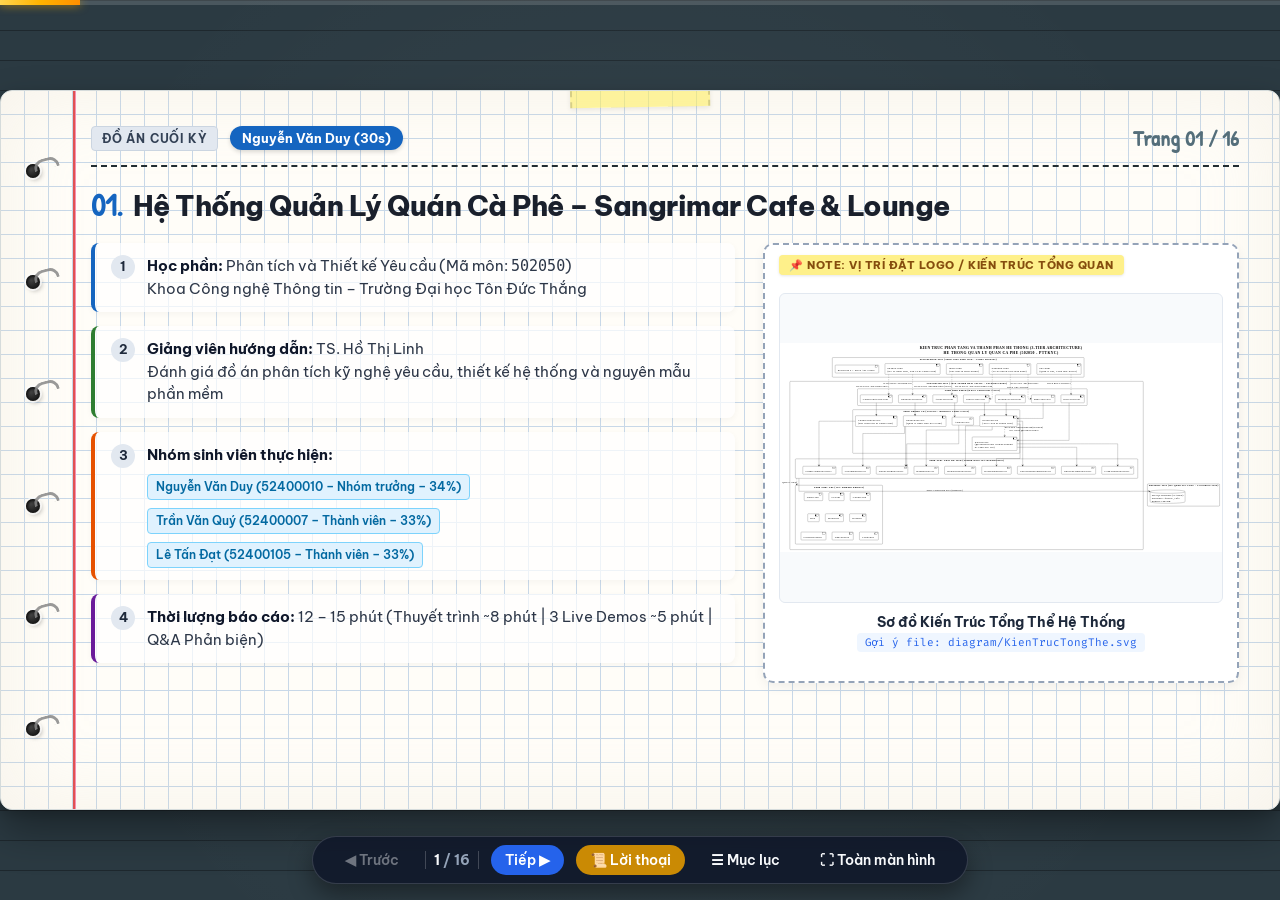
==== commit 736d4c46: "docs: update system reports, presentation materials, and project documentation" ====
--- a/slide.html
+++ b/slide.html
@@ -1,2236 +1,2186 @@
 <!DOCTYPE html>
 <html lang="vi">
 <head>
-  <meta charset="UTF-8">
-  <meta name="viewport" content="width=device-width, initial-scale=1.0">
-  <title>Slide Thuyết Trình: Hệ Thống Quản Lý Quán Cà Phê (Coffee POS & Inventory)</title>
-  <!-- Google Fonts: Be Vietnam Pro (Clean, Modern Vietnamese) + Patrick Hand (Notebook Handwritten Accent) -->
-  <link rel="preconnect" href="https://fonts.googleapis.com">
-  <link rel="preconnect" href="https://fonts.gstatic.com" crossorigin>
-  <link href="https://fonts.googleapis.com/css2?family=Be+Vietnam+Pro:ital,wght@0,300;0,400;0,500;0,600;0,700;0,800;1,400&family=Patrick+Hand&family=Fira+Code:wght@400;500;600&display=swap" rel="stylesheet">
-  <style>
-    :root {
-      --bg-desk: #2b3a42;
-      --paper-bg: #fffdf8;
-      --grid-line: #c8d8e8;
-      --grid-line-bold: #a8c2d8;
-      --margin-red: #e05252;
-      --margin-pink: #f48fb1;
-      --pencil-dark: #222d32;
-      --text-muted: #546e7a;
-      --pen-blue: #1565c0;
-      --pen-green: #2e7d32;
-      --pen-orange: #e65100;
-      --pen-purple: #6a1b9a;
-      --sticky-yellow: #fff9c4;
-      --sticky-shadow: rgba(0, 0, 0, 0.14);
-      --tape-bg: rgba(255, 238, 88, 0.55);
-      --badge-duy: #1565c0;
-      --badge-quy: #00897b;
-      --badge-dat: #ef6c00;
-    }
-
-    * {
-      box-sizing: border-box;
-      margin: 0;
-      padding: 0;
-    }
-
-    body {
-      font-family: 'Be Vietnam Pro', -apple-system, BlinkMacSystemFont, 'Segoe UI', Roboto, sans-serif;
-      background-color: var(--bg-desk);
-      background-image: 
-        radial-gradient(circle at 50% 50%, rgba(255, 255, 255, 0.05) 0%, transparent 80%),
-        linear-gradient(rgba(0,0,0,0.3) 1px, transparent 1px);
-      background-size: 100% 100%, 30px 30px;
-      color: var(--pencil-dark);
-      min-height: 100vh;
-      display: flex;
-      flex-direction: column;
-      align-items: center;
-      justify-content: center;
-      overflow-x: hidden;
-      user-select: none;
-    }
-
-    /* Top Progress Bar */
-    .progress-bar-container {
-      position: fixed;
-      top: 0;
-      left: 0;
-      width: 100%;
-      height: 5px;
-      background: rgba(255, 255, 255, 0.15);
-      z-index: 1000;
-    }
-
-    .progress-bar-fill {
-      height: 100%;
-      width: 6.25%;
-      background: linear-gradient(90deg, #ffd54f, #ffb300, #ff8f00);
-      transition: width 0.3s ease;
-      box-shadow: 0 0 10px rgba(255, 179, 0, 0.7);
-    }
-
-    /* Main Slide Presentation Stage */
-    .presentation-stage {
-      width: 100%;
-      max-width: 1280px;
-      height: 720px;
-      position: relative;
-      margin: 20px auto;
-      perspective: 1200px;
-    }
-
-    /* Individual Slide Notebook Page */
-    .slide-page {
-      position: absolute;
-      top: 0;
-      left: 0;
-      width: 100%;
-      height: 100%;
-      background-color: var(--paper-bg);
-      /* Authentic School Notebook Grid Background (Ô ly caro) */
-      background-image: 
-        linear-gradient(var(--grid-line) 1px, transparent 1px),
-        linear-gradient(90deg, var(--grid-line) 1px, transparent 1px);
-      background-size: 24px 24px;
-      background-position: -1px -1px;
-      border-radius: 12px;
-      box-shadow: 
-        0 20px 40px rgba(0, 0, 0, 0.35),
-        0 4px 12px rgba(0, 0, 0, 0.15),
-        inset 0 0 80px rgba(220, 210, 190, 0.25);
-      border: 1px solid #d5dbdb;
-      display: none;
-      flex-direction: column;
-      padding: 32px 40px 32px 90px; /* Left padding reserves space for margin and spiral */
-      overflow: hidden;
-      animation: pageTurn 0.35s cubic-bezier(0.2, 0.8, 0.3, 1) forwards;
-    }
-
-    .slide-page.active {
-      display: flex;
-    }
-
-    @keyframes pageTurn {
-      0% {
-        opacity: 0.6;
-        transform: rotateY(-3deg) scale(0.98);
-      }
-      100% {
-        opacity: 1;
-        transform: rotateY(0deg) scale(1);
-      }
-    }
-
-    /* Left Red Notebook Margin (Lề đỏ vở học sinh) */
-    .slide-page::before {
-      content: '';
-      position: absolute;
-      top: 0;
-      bottom: 0;
-      left: 72px;
-      width: 2px;
-      background-color: var(--margin-red);
-      border-right: 1px solid var(--margin-pink);
-      z-index: 5;
-      pointer-events: none;
-    }
-
-    /* Spiral Binder on the Left Edge */
-    .spiral-spine {
-      position: absolute;
-      top: 24px;
-      bottom: 24px;
-      left: 18px;
-      width: 28px;
-      display: flex;
-      flex-direction: column;
-      justify-content: space-around;
-      align-items: center;
-      z-index: 6;
-      pointer-events: none;
-    }
-
-    .spiral-ring {
-      width: 14px;
-      height: 14px;
-      background: radial-gradient(circle at 35% 35%, #444, #1a1a1a 70%);
-      border-radius: 50%;
-      box-shadow: 
-        inset 1px 1px 3px rgba(0,0,0,0.8),
-        0 0 0 2px rgba(255,255,255,0.7),
-        2px 2px 4px rgba(0,0,0,0.25);
-      position: relative;
-    }
-
-    .spiral-ring::after {
-      content: '';
-      position: absolute;
-      left: 7px;
-      top: -6px;
-      width: 20px;
-      height: 8px;
-      border: 3px solid #888;
-      border-bottom: none;
-      border-radius: 10px 10px 0 0;
-      opacity: 0.85;
-      transform: rotate(-15deg);
-    }
-
-    /* Top Washi Tape Decoration */
-    .washi-tape {
-      position: absolute;
-      top: -12px;
-      left: 50%;
-      transform: translateX(-50%) rotate(-1deg);
-      width: 140px;
-      height: 28px;
-      background-color: var(--tape-bg);
-      border-left: 2px dashed rgba(0, 0, 0, 0.15);
-      border-right: 2px dashed rgba(0, 0, 0, 0.15);
-      box-shadow: 0 2px 5px rgba(0, 0, 0, 0.08);
-      z-index: 10;
-      pointer-events: none;
-    }
-
-    /* Header Bar inside Slide */
-    .slide-header {
-      display: flex;
-      align-items: center;
-      justify-content: space-between;
-      border-bottom: 2px dashed var(--pencil-dark);
-      padding-bottom: 12px;
-      margin-bottom: 18px;
-      position: relative;
-    }
-
-    .slide-meta-left {
-      display: flex;
-      align-items: center;
-      gap: 12px;
-    }
-
-    .chapter-tag {
-      font-size: 12px;
-      font-weight: 700;
-      text-transform: uppercase;
-      letter-spacing: 0.8px;
-      background: #e2e8f0;
-      color: #334155;
-      padding: 4px 10px;
-      border-radius: 4px;
-      border: 1px solid #cbd5e1;
-    }
-
-    .speaker-pill {
-      font-size: 13px;
-      font-weight: 700;
-      padding: 4px 12px;
-      border-radius: 16px;
-      color: #fff;
-      display: inline-flex;
-      align-items: center;
-      gap: 6px;
-      box-shadow: 0 2px 4px rgba(0,0,0,0.15);
-    }
-
-    .speaker-duy { background-color: var(--badge-duy); }
-    .speaker-quy { background-color: var(--badge-quy); }
-    .speaker-dat { background-color: var(--badge-dat); }
-
-    .slide-index-counter {
-      font-family: 'Patrick Hand', cursive;
-      font-size: 22px;
-      color: var(--text-muted);
-      font-weight: bold;
-    }
-
-    /* Slide Title */
-    .slide-title {
-      font-size: 28px;
-      font-weight: 800;
-      color: #1a202c;
-      letter-spacing: -0.5px;
-      line-height: 1.25;
-      margin-bottom: 18px;
-      display: flex;
-      align-items: baseline;
-      gap: 10px;
-    }
-
-    .slide-title .title-number {
-      color: var(--pen-blue);
-      font-family: 'Patrick Hand', cursive;
-      font-size: 32px;
-    }
-
-    /* Slide Body Layout (Split 2 Columns or Full Center) */
-    .slide-body {
-      flex: 1;
-      display: grid;
-      grid-template-columns: 1.15fr 0.85fr;
-      gap: 28px;
-      align-items: start;
-      min-height: 0; /* Prevents overflow */
-    }
-
-    .slide-body.full-width {
-      grid-template-columns: 1fr;
-    }
-
-    .slide-body.equal-columns {
-      grid-template-columns: 1fr 1fr;
-    }
-
-    /* Left Content: Simple, Punchy Bullet Points */
-    .slide-text-content {
-      display: flex;
-      flex-direction: column;
-      gap: 14px;
-    }
-
-    .bullet-item {
-      display: flex;
-      align-items: flex-start;
-      gap: 12px;
-      background: rgba(255, 255, 255, 0.7);
-      padding: 12px 16px;
-      border-radius: 8px;
-      border-left: 4px solid var(--pen-blue);
-      box-shadow: 0 2px 6px rgba(0, 0, 0, 0.04);
-      font-size: 15px;
-      line-height: 1.5;
-      color: #2d3748;
-    }
-
-    .bullet-item.highlight-green {
-      border-left-color: var(--pen-green);
-    }
-    .bullet-item.highlight-orange {
-      border-left-color: var(--pen-orange);
-    }
-    .bullet-item.highlight-purple {
-      border-left-color: var(--pen-purple);
-    }
-
-    .bullet-num {
-      flex-shrink: 0;
-      width: 24px;
-      height: 24px;
-      background: #e2e8f0;
-      color: #1e293b;
-      border-radius: 50%;
-      display: flex;
-      align-items: center;
-      justify-content: center;
-      font-weight: 700;
-      font-size: 13px;
-    }
-
-    .bullet-item strong {
-      color: #0f172a;
-    }
-
-    /* Sub-pills for key items */
-    .tags-row {
-      display: flex;
-      flex-wrap: wrap;
-      gap: 8px;
-      margin-top: 6px;
-    }
-
-    .tag-chip {
-      font-size: 12px;
-      font-weight: 600;
-      padding: 3px 8px;
-      background: #edf2f7;
-      color: #475569;
-      border-radius: 4px;
-      border: 1px solid #cbd5e1;
-    }
-
-    .tag-chip.active-tag {
-      background: #e0f2fe;
-      color: #0369a1;
-      border-color: #7dd3fc;
-    }
-
-    /* Right Side: Prominent Image & Diagram Placeholder */
-    .image-placeholder-box {
-      background: #ffffff;
-      border: 2px dashed #94a3b8;
-      border-radius: 10px;
-      padding: 14px;
-      display: flex;
-      flex-direction: column;
-      align-items: center;
-      justify-content: center;
-      box-shadow: 0 4px 12px rgba(0, 0, 0, 0.06);
-      position: relative;
-      height: 100%;
-      max-height: 440px;
-      overflow: hidden;
-    }
-
-    .placeholder-badge {
-      position: absolute;
-      top: 10px;
-      left: 14px;
-      background: #fef08a;
-      color: #854d0e;
-      font-size: 11px;
-      font-weight: 800;
-      padding: 3px 10px;
-      border-radius: 4px;
-      letter-spacing: 0.5px;
-      box-shadow: 0 1px 3px rgba(0,0,0,0.1);
-      z-index: 4;
-      display: flex;
-      align-items: center;
-      gap: 5px;
-    }
-
-    .image-container-frame {
-      width: 100%;
-      height: 310px;
-      background: #f8fafc;
-      border-radius: 6px;
-      display: flex;
-      align-items: center;
-      justify-content: center;
-      overflow: hidden;
-      margin-top: 22px;
-      border: 1px solid #e2e8f0;
-      position: relative;
-    }
-
-    .image-container-frame img {
-      max-width: 100%;
-      max-height: 100%;
-      object-fit: contain;
-      transition: transform 0.25s ease;
-    }
-
-    .image-container-frame img:hover {
-      transform: scale(1.03);
-    }
-
-    .image-fallback-notice {
-      display: none;
-      flex-direction: column;
-      align-items: center;
-      justify-content: center;
-      text-align: center;
-      padding: 20px;
-      color: #64748b;
-    }
-
-    .image-fallback-icon {
-      font-size: 40px;
-      margin-bottom: 8px;
-    }
-
-    .image-caption-bar {
-      margin-top: 10px;
-      width: 100%;
-      text-align: center;
-    }
-
-    .image-caption-title {
-      font-size: 14px;
-      font-weight: 700;
-      color: #1e293b;
-      margin-bottom: 2px;
-    }
-
-    .image-path-hint {
-      font-family: 'Fira Code', monospace;
-      font-size: 11px;
-      color: #2563eb;
-      background: #eff6ff;
-      padding: 2px 8px;
-      border-radius: 4px;
-      display: inline-block;
-      max-width: 100%;
-      overflow: hidden;
-      text-overflow: ellipsis;
-      white-space: nowrap;
-    }
-
-    /* Live Demo Specific Card Styling */
-    .demo-card-banner {
-      background: linear-gradient(135deg, #1e293b, #0f172a);
-      color: #f8fafc;
-      padding: 16px;
-      border-radius: 8px;
-      margin-bottom: 14px;
-      border-left: 6px solid #10b981;
-      box-shadow: 0 4px 10px rgba(0,0,0,0.15);
-    }
-
-    .demo-card-banner h4 {
-      font-size: 17px;
-      color: #34d399;
-      margin-bottom: 4px;
-      display: flex;
-      align-items: center;
-      gap: 8px;
-    }
-
-    .demo-step-box {
-      background: #ffffff;
-      border: 1px solid #e2e8f0;
-      padding: 8px 12px;
-      border-radius: 6px;
-      font-size: 13.5px;
-      margin-bottom: 6px;
-      display: flex;
-      align-items: center;
-      gap: 10px;
-    }
-
-    .demo-step-num {
-      background: #10b981;
-      color: #fff;
-      font-weight: bold;
-      width: 22px;
-      height: 22px;
-      border-radius: 50%;
-      display: flex;
-      align-items: center;
-      justify-content: center;
-      font-size: 12px;
-      flex-shrink: 0;
-    }
-
-    /* Speaker Notes Accordion (Sticky Note Style) */
-    .speaker-notes-drawer {
-      position: absolute;
-      bottom: 12px;
-      left: 90px;
-      right: 40px;
-      background: var(--sticky-yellow);
-      border: 1px solid #fde047;
-      border-radius: 8px;
-      padding: 10px 16px;
-      box-shadow: 0 -4px 16px rgba(0,0,0,0.12);
-      z-index: 20;
-      display: none;
-      max-height: 160px;
-      overflow-y: auto;
-      font-size: 13.5px;
-      line-height: 1.5;
-      color: #422006;
-      border-top: 4px solid #eab308;
-    }
-
-    .speaker-notes-drawer.open {
-      display: block;
-      animation: slideUpNotes 0.25s ease-out;
-    }
-
-    @keyframes slideUpNotes {
-      from { transform: translateY(20px); opacity: 0; }
-      to { transform: translateY(0); opacity: 1; }
-    }
-
-    .notes-header {
-      font-weight: 800;
-      font-size: 13px;
-      text-transform: uppercase;
-      letter-spacing: 0.5px;
-      color: #854d0e;
-      margin-bottom: 4px;
-      display: flex;
-      justify-content: space-between;
-      align-items: center;
-    }
-
-    .notes-close-btn {
-      background: transparent;
-      border: none;
-      cursor: pointer;
-      font-size: 16px;
-      color: #854d0e;
-      font-weight: bold;
-    }
-
-    /* Fixed Bottom Control Deck */
-    .control-deck {
-      position: fixed;
-      bottom: 16px;
-      display: flex;
-      align-items: center;
-      gap: 12px;
-      background: rgba(15, 23, 42, 0.88);
-      backdrop-filter: blur(8px);
-      padding: 8px 18px;
-      border-radius: 40px;
-      box-shadow: 0 10px 25px rgba(0, 0, 0, 0.4);
-      z-index: 100;
-      border: 1px solid rgba(255, 255, 255, 0.15);
-    }
-
-    .deck-btn {
-      background: transparent;
-      border: none;
-      color: #f8fafc;
-      font-family: inherit;
-      font-size: 14px;
-      font-weight: 600;
-      padding: 6px 14px;
-      border-radius: 20px;
-      cursor: pointer;
-      display: flex;
-      align-items: center;
-      gap: 6px;
-      transition: all 0.2s ease;
-    }
-
-    .deck-btn:hover {
-      background: rgba(255, 255, 255, 0.18);
-      color: #38bdf8;
-    }
-
-    .deck-btn.primary {
-      background: #2563eb;
-      color: white;
-    }
-
-    .deck-btn.primary:hover {
-      background: #1d4ed8;
-    }
-
-    .deck-btn.notes-toggle-btn {
-      background: #ca8a04;
-      color: white;
-    }
-    .deck-btn.notes-toggle-btn:hover {
-      background: #a16207;
-    }
-
-    .deck-counter {
-      color: #94a3b8;
-      font-size: 13.5px;
-      font-weight: 700;
-      padding: 0 8px;
-      border-left: 1px solid rgba(255, 255, 255, 0.2);
-      border-right: 1px solid rgba(255, 255, 255, 0.2);
-    }
-
-    .deck-counter span {
-      color: #f8fafc;
-    }
-
-    /* Overview Modal (All 16 Slides Grid) */
-    .overview-modal {
-      position: fixed;
-      top: 0;
-      left: 0;
-      width: 100%;
-      height: 100%;
-      background: rgba(15, 23, 42, 0.94);
-      backdrop-filter: blur(12px);
-      z-index: 2000;
-      display: none;
-      padding: 40px;
-      overflow-y: auto;
-    }
-
-    .overview-modal.open {
-      display: block;
-    }
-
-    .overview-header {
-      max-width: 1200px;
-      margin: 0 auto 24px;
-      display: flex;
-      justify-content: space-between;
-      align-items: center;
-      color: white;
-    }
-
-    .overview-header h3 {
-      font-size: 24px;
-      font-weight: 700;
-    }
-
-    .overview-grid {
-      max-width: 1200px;
-      margin: 0 auto;
-      display: grid;
-      grid-template-columns: repeat(4, 1fr);
-      gap: 20px;
-    }
-
-    .overview-card {
-      background: #fffdf8;
-      border-radius: 8px;
-      padding: 14px;
-      cursor: pointer;
-      border: 2px solid transparent;
-      transition: all 0.2s ease;
-      display: flex;
-      flex-direction: column;
-      justify-content: space-between;
-      min-height: 125px;
-    }
-
-    .overview-card:hover {
-      transform: translateY(-4px);
-      border-color: #38bdf8;
-      box-shadow: 0 8px 20px rgba(56, 189, 248, 0.3);
-    }
-
-    .overview-card.current {
-      border-color: #2563eb;
-      box-shadow: 0 0 0 3px rgba(37, 99, 235, 0.5);
-    }
-
-    .ov-num {
-      font-size: 12px;
-      font-weight: bold;
-      color: #64748b;
-    }
-
-    .ov-title {
-      font-size: 13.5px;
-      font-weight: 700;
-      color: #0f172a;
-      margin: 6px 0;
-      line-height: 1.35;
-    }
-
-    .ov-speaker {
-      font-size: 11px;
-      font-weight: 700;
-      display: inline-block;
-      padding: 2px 6px;
-      border-radius: 4px;
-      color: white;
-      align-self: flex-start;
-    }
-
-    /* Print / PDF view optimizations */
-    @media print {
-      body {
-        background: none;
-      }
-      .presentation-stage {
-        max-width: 100%;
-        height: auto;
-      }
-      .slide-page {
-        position: relative;
-        display: flex !important;
-        page-break-after: always;
-        height: 100vh;
-        margin-bottom: 20px;
-      }
-      .control-deck, .progress-bar-container, .speaker-notes-drawer {
-        display: none !important;
-      }
-    }
-  </style>
+ <meta charset="UTF-8">
+ <meta name="viewport" content="width=device-width, initial-scale=1.0">
+ <title>Slide Báo Cáo: Hệ Thống Quản Lý Quán Cà Phê – Sangrimar Cafe & Lounge</title>
+ <!-- Google Fonts: Be Vietnam Pro (Clean, Modern Vietnamese) + Patrick Hand (Notebook Handwritten Accent) -->
+ <link rel="preconnect" href="https://fonts.googleapis.com">
+ <link rel="preconnect" href="https://fonts.gstatic.com" crossorigin>
+ <link href="https://fonts.googleapis.com/css2?family=Be+Vietnam+Pro:ital,wght@0,300;0,400;0,500;0,600;0,700;0,800;1,400&family=Patrick+Hand&family=Fira+Code:wght@400;500;600&display=swap" rel="stylesheet">
+ <style>
+ :root {
+ --bg-desk: #2b3a42;
+ --paper-bg: #fffdf8;
+ --grid-line: #c8d8e8;
+ --grid-line-bold: #a8c2d8;
+ --margin-red: #e05252;
+ --margin-pink: #f48fb1;
+ --pencil-dark: #222d32;
+ --text-muted: #546e7a;
+ --pen-blue: #1565c0;
+ --pen-green: #2e7d32;
+ --pen-orange: #e65100;
+ --pen-purple: #6a1b9a;
+ --sticky-yellow: #fff9c4;
+ --sticky-shadow: rgba(0, 0, 0, 0.14);
+ --tape-bg: rgba(255, 238, 88, 0.55);
+ --badge-duy: #1565c0;
+ --badge-quy: #00897b;
+ --badge-dat: #ef6c00;
+ }
+
+ * {
+ box-sizing: border-box;
+ margin: 0;
+ padding: 0;
+ }
+
+ body {
+ font-family: 'Be Vietnam Pro', -apple-system, BlinkMacSystemFont, 'Segoe UI', Roboto, sans-serif;
+ background-color: var(--bg-desk);
+ background-image: 
+ radial-gradient(circle at 50% 50%, rgba(255, 255, 255, 0.05) 0%, transparent 80%),
+ linear-gradient(rgba(0,0,0,0.3) 1px, transparent 1px);
+ background-size: 100% 100%, 30px 30px;
+ color: var(--pencil-dark);
+ min-height: 100vh;
+ display: flex;
+ flex-direction: column;
+ align-items: center;
+ justify-content: center;
+ overflow-x: hidden;
+ user-select: none;
+ }
+
+ /* Top Progress Bar */
+ .progress-bar-container {
+ position: fixed;
+ top: 0;
+ left: 0;
+ width: 100%;
+ height: 5px;
+ background: rgba(255, 255, 255, 0.15);
+ z-index: 1000;
+ }
+
+ .progress-bar-fill {
+ height: 100%;
+ width: 6.25%;
+ background: linear-gradient(90deg, #ffd54f, #ffb300, #ff8f00);
+ transition: width 0.3s ease;
+ box-shadow: 0 0 10px rgba(255, 179, 0, 0.7);
+ }
+
+ /* Main Slide Presentation Stage */
+ .presentation-stage {
+ width: 100%;
+ max-width: 1280px;
+ height: 720px;
+ position: relative;
+ margin: 20px auto;
+ perspective: 1200px;
+ }
+
+ /* Individual Slide Notebook Page */
+ .slide-page {
+ position: absolute;
+ top: 0;
+ left: 0;
+ width: 100%;
+ height: 100%;
+ background-color: var(--paper-bg);
+ /* Authentic School Notebook Grid Background (Ô ly caro) */
+ background-image: 
+ linear-gradient(var(--grid-line) 1px, transparent 1px),
+ linear-gradient(90deg, var(--grid-line) 1px, transparent 1px);
+ background-size: 24px 24px;
+ background-position: -1px -1px;
+ border-radius: 12px;
+ box-shadow: 
+ 0 20px 40px rgba(0, 0, 0, 0.35),
+ 0 4px 12px rgba(0, 0, 0, 0.15),
+ inset 0 0 80px rgba(220, 210, 190, 0.25);
+ border: 1px solid #d5dbdb;
+ display: none;
+ flex-direction: column;
+ padding: 32px 40px 32px 90px; /* Left padding reserves space for margin and spiral */
+ overflow: hidden;
+ animation: pageTurn 0.35s cubic-bezier(0.2, 0.8, 0.3, 1) forwards;
+ }
+
+ .slide-page.active {
+ display: flex;
+ }
+
+ @keyframes pageTurn {
+ 0% {
+ opacity: 0.6;
+ transform: rotateY(-3deg) scale(0.98);
+ }
+ 100% {
+ opacity: 1;
+ transform: rotateY(0deg) scale(1);
+ }
+ }
+
+ /* Left Red Notebook Margin (Lề đỏ vở học sinh) */
+ .slide-page::before {
+ content: '';
+ position: absolute;
+ top: 0;
+ bottom: 0;
+ left: 72px;
+ width: 2px;
+ background-color: var(--margin-red);
+ border-right: 1px solid var(--margin-pink);
+ z-index: 5;
+ pointer-events: none;
+ }
+
+ /* Spiral Binder on the Left Edge */
+ .spiral-spine {
+ position: absolute;
+ top: 24px;
+ bottom: 24px;
+ left: 18px;
+ width: 28px;
+ display: flex;
+ flex-direction: column;
+ justify-content: space-around;
+ align-items: center;
+ z-index: 6;
+ pointer-events: none;
+ }
+
+ .spiral-ring {
+ width: 14px;
+ height: 14px;
+ background: radial-gradient(circle at 35% 35%, #444, #1a1a1a 70%);
+ border-radius: 50%;
+ box-shadow: 
+ inset 1px 1px 3px rgba(0,0,0,0.8),
+ 0 0 0 2px rgba(255,255,255,0.7),
+ 2px 2px 4px rgba(0,0,0,0.25);
+ position: relative;
+ }
+
+ .spiral-ring::after {
+ content: '';
+ position: absolute;
+ left: 7px;
+ top: -6px;
+ width: 20px;
+ height: 8px;
+ border: 3px solid #888;
+ border-bottom: none;
+ border-radius: 10px 10px 0 0;
+ opacity: 0.85;
+ transform: rotate(-15deg);
+ }
+
+ /* Top Washi Tape Decoration */
+ .washi-tape {
+ position: absolute;
+ top: -12px;
+ left: 50%;
+ transform: translateX(-50%) rotate(-1deg);
+ width: 140px;
+ height: 28px;
+ background-color: var(--tape-bg);
+ border-left: 2px dashed rgba(0, 0, 0, 0.15);
+ border-right: 2px dashed rgba(0, 0, 0, 0.15);
+ box-shadow: 0 2px 5px rgba(0, 0, 0, 0.08);
+ z-index: 10;
+ pointer-events: none;
+ }
+
+ /* Header Bar inside Slide */
+ .slide-header {
+ display: flex;
+ align-items: center;
+ justify-content: space-between;
+ border-bottom: 2px dashed var(--pencil-dark);
+ padding-bottom: 12px;
+ margin-bottom: 18px;
+ position: relative;
+ }
+
+ .slide-meta-left {
+ display: flex;
+ align-items: center;
+ gap: 12px;
+ }
+
+ .chapter-tag {
+ font-size: 12px;
+ font-weight: 700;
+ text-transform: uppercase;
+ letter-spacing: 0.8px;
+ background: #e2e8f0;
+ color: #334155;
+ padding: 4px 10px;
+ border-radius: 4px;
+ border: 1px solid #cbd5e1;
+ }
+
+ .speaker-pill {
+ font-size: 13px;
+ font-weight: 700;
+ padding: 4px 12px;
+ border-radius: 16px;
+ color: #fff;
+ display: inline-flex;
+ align-items: center;
+ gap: 6px;
+ box-shadow: 0 2px 4px rgba(0,0,0,0.15);
+ }
+
+ .speaker-duy { background-color: var(--badge-duy); }
+ .speaker-quy { background-color: var(--badge-quy); }
+ .speaker-dat { background-color: var(--badge-dat); }
+
+ .slide-index-counter {
+ font-family: 'Patrick Hand', cursive;
+ font-size: 22px;
+ color: var(--text-muted);
+ font-weight: bold;
+ }
+
+ /* Slide Title */
+ .slide-title {
+ font-size: 28px;
+ font-weight: 800;
+ color: #1a202c;
+ letter-spacing: -0.5px;
+ line-height: 1.25;
+ margin-bottom: 18px;
+ display: flex;
+ align-items: baseline;
+ gap: 10px;
+ }
+
+ .slide-title .title-number {
+ color: var(--pen-blue);
+ font-family: 'Patrick Hand', cursive;
+ font-size: 32px;
+ }
+
+ /* Slide Body Layout (Split 2 Columns or Full Center) */
+ .slide-body {
+ flex: 1;
+ display: grid;
+ grid-template-columns: 1.15fr 0.85fr;
+ gap: 28px;
+ align-items: start;
+ min-height: 0; /* Prevents overflow */
+ }
+
+ .slide-body.full-width {
+ grid-template-columns: 1fr;
+ }
+
+ .slide-body.equal-columns {
+ grid-template-columns: 1fr 1fr;
+ }
+
+ /* Left Content: Simple, Punchy Bullet Points */
+ .slide-text-content {
+ display: flex;
+ flex-direction: column;
+ gap: 14px;
+ }
+
+ .bullet-item {
+ display: flex;
+ align-items: flex-start;
+ gap: 12px;
+ background: rgba(255, 255, 255, 0.7);
+ padding: 12px 16px;
+ border-radius: 8px;
+ border-left: 4px solid var(--pen-blue);
+ box-shadow: 0 2px 6px rgba(0, 0, 0, 0.04);
+ font-size: 15px;
+ line-height: 1.5;
+ color: #2d3748;
+ }
+
+ .bullet-item.highlight-green {
+ border-left-color: var(--pen-green);
+ }
+ .bullet-item.highlight-orange {
+ border-left-color: var(--pen-orange);
+ }
+ .bullet-item.highlight-purple {
+ border-left-color: var(--pen-purple);
+ }
+
+ .bullet-num {
+ flex-shrink: 0;
+ width: 24px;
+ height: 24px;
+ background: #e2e8f0;
+ color: #1e293b;
+ border-radius: 50%;
+ display: flex;
+ align-items: center;
+ justify-content: center;
+ font-weight: 700;
+ font-size: 13px;
+ }
+
+ .bullet-item strong {
+ color: #0f172a;
+ }
+
+ /* Sub-pills for key items */
+ .tags-row {
+ display: flex;
+ flex-wrap: wrap;
+ gap: 8px;
+ margin-top: 6px;
+ }
+
+ .tag-chip {
+ font-size: 12px;
+ font-weight: 600;
+ padding: 3px 8px;
+ background: #edf2f7;
+ color: #475569;
+ border-radius: 4px;
+ border: 1px solid #cbd5e1;
+ }
+
+ .tag-chip.active-tag {
+ background: #e0f2fe;
+ color: #0369a1;
+ border-color: #7dd3fc;
+ }
+
+ /* Right Side: Prominent Image & Diagram Placeholder */
+ .image-placeholder-box {
+ background: #ffffff;
+ border: 2px dashed #94a3b8;
+ border-radius: 10px;
+ padding: 14px;
+ display: flex;
+ flex-direction: column;
+ align-items: center;
+ justify-content: center;
+ box-shadow: 0 4px 12px rgba(0, 0, 0, 0.06);
+ position: relative;
+ height: 100%;
+ max-height: 440px;
+ overflow: hidden;
+ }
+
+ .placeholder-badge {
+ position: absolute;
+ top: 10px;
+ left: 14px;
+ background: #fef08a;
+ color: #854d0e;
+ font-size: 11px;
+ font-weight: 800;
+ padding: 3px 10px;
+ border-radius: 4px;
+ letter-spacing: 0.5px;
+ box-shadow: 0 1px 3px rgba(0,0,0,0.1);
+ z-index: 4;
+ display: flex;
+ align-items: center;
+ gap: 5px;
+ }
+
+ .image-container-frame {
+ width: 100%;
+ height: 310px;
+ background: #f8fafc;
+ border-radius: 6px;
+ display: flex;
+ align-items: center;
+ justify-content: center;
+ overflow: hidden;
+ margin-top: 22px;
+ border: 1px solid #e2e8f0;
+ position: relative;
+ }
+
+ .image-container-frame img {
+ max-width: 100%;
+ max-height: 100%;
+ object-fit: contain;
+ transition: transform 0.25s ease;
+ }
+
+ .image-container-frame img:hover {
+ transform: scale(1.03);
+ }
+
+ .image-fallback-notice {
+ display: none;
+ flex-direction: column;
+ align-items: center;
+ justify-content: center;
+ text-align: center;
+ padding: 20px;
+ color: #64748b;
+ }
+
+ .image-fallback-icon {
+ font-size: 40px;
+ margin-bottom: 8px;
+ }
+
+ .image-caption-bar {
+ margin-top: 10px;
+ width: 100%;
+ text-align: center;
+ }
+
+ .image-caption-title {
+ font-size: 14px;
+ font-weight: 700;
+ color: #1e293b;
+ margin-bottom: 2px;
+ }
+
+ .image-path-hint {
+ font-family: 'Fira Code', monospace;
+ font-size: 11px;
+ color: #2563eb;
+ background: #eff6ff;
+ padding: 2px 8px;
+ border-radius: 4px;
+ display: inline-block;
+ max-width: 100%;
+ overflow: hidden;
+ text-overflow: ellipsis;
+ white-space: nowrap;
+ }
+
+ /* Live Demo Specific Card Styling */
+ .demo-card-banner {
+ background: linear-gradient(135deg, #1e293b, #0f172a);
+ color: #f8fafc;
+ padding: 16px;
+ border-radius: 8px;
+ margin-bottom: 14px;
+ border-left: 6px solid #10b981;
+ box-shadow: 0 4px 10px rgba(0,0,0,0.15);
+ }
+
+ .demo-card-banner h4 {
+ font-size: 17px;
+ color: #34d399;
+ margin-bottom: 4px;
+ display: flex;
+ align-items: center;
+ gap: 8px;
+ }
+
+ .demo-step-box {
+ background: #ffffff;
+ border: 1px solid #e2e8f0;
+ padding: 8px 12px;
+ border-radius: 6px;
+ font-size: 13.5px;
+ margin-bottom: 6px;
+ display: flex;
+ align-items: center;
+ gap: 10px;
+ }
+
+ .demo-step-num {
+ background: #10b981;
+ color: #fff;
+ font-weight: bold;
+ width: 22px;
+ height: 22px;
+ border-radius: 50%;
+ display: flex;
+ align-items: center;
+ justify-content: center;
+ font-size: 12px;
+ flex-shrink: 0;
+ }
+
+ /* Speaker Notes Accordion (Sticky Note Style) */
+ .speaker-notes-drawer {
+ position: absolute;
+ bottom: 12px;
+ left: 90px;
+ right: 40px;
+ background: var(--sticky-yellow);
+ border: 1px solid #fde047;
+ border-radius: 8px;
+ padding: 10px 16px;
+ box-shadow: 0 -4px 16px rgba(0,0,0,0.12);
+ z-index: 20;
+ display: none;
+ max-height: 160px;
+ overflow-y: auto;
+ font-size: 13.5px;
+ line-height: 1.5;
+ color: #422006;
+ border-top: 4px solid #eab308;
+ }
+
+ .speaker-notes-drawer.open {
+ display: block;
+ animation: slideUpNotes 0.25s ease-out;
+ }
+
+ @keyframes slideUpNotes {
+ from { transform: translateY(20px); opacity: 0; }
+ to { transform: translateY(0); opacity: 1; }
+ }
+
+ .notes-header {
+ font-weight: 800;
+ font-size: 13px;
+ text-transform: uppercase;
+ letter-spacing: 0.5px;
+ color: #854d0e;
+ margin-bottom: 4px;
+ display: flex;
+ justify-content: space-between;
+ align-items: center;
+ }
+
+ .notes-close-btn {
+ background: transparent;
+ border: none;
+ cursor: pointer;
+ font-size: 16px;
+ color: #854d0e;
+ font-weight: bold;
+ }
+
+ /* Fixed Bottom Control Deck */
+ .control-deck {
+ position: fixed;
+ bottom: 16px;
+ display: flex;
+ align-items: center;
+ gap: 12px;
+ background: rgba(15, 23, 42, 0.88);
+ backdrop-filter: blur(8px);
+ padding: 8px 18px;
+ border-radius: 40px;
+ box-shadow: 0 10px 25px rgba(0, 0, 0, 0.4);
+ z-index: 100;
+ border: 1px solid rgba(255, 255, 255, 0.15);
+ }
+
+ .deck-btn {
+ background: transparent;
+ border: none;
+ color: #f8fafc;
+ font-family: inherit;
+ font-size: 14px;
+ font-weight: 600;
+ padding: 6px 14px;
+ border-radius: 20px;
+ cursor: pointer;
+ display: flex;
+ align-items: center;
+ gap: 6px;
+ transition: all 0.2s ease;
+ }
+
+ .deck-btn:hover {
+ background: rgba(255, 255, 255, 0.18);
+ color: #38bdf8;
+ }
+
+ .deck-btn.primary {
+ background: #2563eb;
+ color: white;
+ }
+
+ .deck-btn.primary:hover {
+ background: #1d4ed8;
+ }
+
+ .deck-btn.notes-toggle-btn {
+ background: #ca8a04;
+ color: white;
+ }
+ .deck-btn.notes-toggle-btn:hover {
+ background: #a16207;
+ }
+
+ .deck-counter {
+ color: #94a3b8;
+ font-size: 13.5px;
+ font-weight: 700;
+ padding: 0 8px;
+ border-left: 1px solid rgba(255, 255, 255, 0.2);
+ border-right: 1px solid rgba(255, 255, 255, 0.2);
+ }
+
+ .deck-counter span {
+ color: #f8fafc;
+ }
+
+ /* Overview Modal (All 16 Slides Grid) */
+ .overview-modal {
+ position: fixed;
+ top: 0;
+ left: 0;
+ width: 100%;
+ height: 100%;
+ background: rgba(15, 23, 42, 0.94);
+ backdrop-filter: blur(12px);
+ z-index: 2000;
+ display: none;
+ padding: 40px;
+ overflow-y: auto;
+ }
+
+ .overview-modal.open {
+ display: block;
+ }
+
+ .overview-header {
+ max-width: 1200px;
+ margin: 0 auto 24px;
+ display: flex;
+ justify-content: space-between;
+ align-items: center;
+ color: white;
+ }
+
+ .overview-header h3 {
+ font-size: 24px;
+ font-weight: 700;
+ }
+
+ .overview-grid {
+ max-width: 1200px;
+ margin: 0 auto;
+ display: grid;
+ grid-template-columns: repeat(4, 1fr);
+ gap: 20px;
+ }
+
+ .overview-card {
+ background: #fffdf8;
+ border-radius: 8px;
+ padding: 14px;
+ cursor: pointer;
+ border: 2px solid transparent;
+ transition: all 0.2s ease;
+ display: flex;
+ flex-direction: column;
+ justify-content: space-between;
+ min-height: 125px;
+ }
+
+ .overview-card:hover {
+ transform: translateY(-4px);
+ border-color: #38bdf8;
+ box-shadow: 0 8px 20px rgba(56, 189, 248, 0.3);
+ }
+
+ .overview-card.current {
+ border-color: #2563eb;
+ box-shadow: 0 0 0 3px rgba(37, 99, 235, 0.5);
+ }
+
+ .ov-num {
+ font-size: 12px;
+ font-weight: bold;
+ color: #64748b;
+ }
+
+ .ov-title {
+ font-size: 13.5px;
+ font-weight: 700;
+ color: #0f172a;
+ margin: 6px 0;
+ line-height: 1.35;
+ }
+
+ .ov-speaker {
+ font-size: 11px;
+ font-weight: 700;
+ display: inline-block;
+ padding: 2px 6px;
+ border-radius: 4px;
+ color: white;
+ align-self: flex-start;
+ }
+
+ /* Print / PDF view optimizations */
+ @media print {
+ body {
+ background: none;
+ }
+ .presentation-stage {
+ max-width: 100%;
+ height: auto;
+ }
+ .slide-page {
+ position: relative;
+ display: flex !important;
+ page-break-after: always;
+ height: 100vh;
+ margin-bottom: 20px;
+ }
+ .control-deck, .progress-bar-container, .speaker-notes-drawer {
+ display: none !important;
+ }
+ }
+ </style>
 </head>
 <body>
 
-  <!-- Top Real-time Progress Bar -->
-  <div class="progress-bar-container">
-    <div class="progress-bar-fill" id="progressBar"></div>
-  </div>
-
-  <!-- Main Presentation Stage (16:9 Aspect Ratio Container) -->
-  <div class="presentation-stage" id="presentationStage">
-
-    <!-- ========================================== -->
-    <!-- SLIDE 1: TRANG TIÊU ĐỀ & GIỚI THIỆU NHÓM   -->
-    <!-- ========================================== -->
-    <div class="slide-page active" data-slide="1">
-      <div class="spiral-spine">
-        <div class="spiral-ring"></div><div class="spiral-ring"></div><div class="spiral-ring"></div>
-        <div class="spiral-ring"></div><div class="spiral-ring"></div><div class="spiral-ring"></div>
-      </div>
-      <div class="washi-tape"></div>
-
-      <div class="slide-header">
-        <div class="slide-meta-left">
-          <span class="chapter-tag">ĐỒ ÁN CUỐI KỲ</span>
-          <span class="speaker-pill speaker-duy">Nguyễn Văn Duy (30s)</span>
-        </div>
-        <div class="slide-index-counter">Trang 01 / 16</div>
-      </div>
-
-      <div class="slide-title">
-        <span class="title-number">01.</span>
-        <span>Hệ Thống Quản Lý Quán Cà Phê (Coffee POS & Inventory System)</span>
-      </div>
-
-      <div class="slide-body">
-        <div class="slide-text-content">
-          <div class="bullet-item">
-            <div class="bullet-num">1</div>
-            <div>
-              <strong>Học phần:</strong> Phân tích và Thiết kế Yêu cầu (Mã môn: <code>502050</code>)<br>
-              <span class="text-muted">Khoa Công nghệ Thông tin - Trường Đại học Tôn Đức Thắng</span>
-            </div>
-          </div>
-          <div class="bullet-item highlight-green">
-            <div class="bullet-num">2</div>
-            <div>
-              <strong>Giảng viên hướng dẫn:</strong> TS. Hồ Thị Linh<br>
-              <span class="text-muted">Đánh giá đồ án phân tích thiết kế hệ thống và nguyên mẫu phần mềm</span>
-            </div>
-          </div>
-          <div class="bullet-item highlight-orange">
-            <div class="bullet-num">3</div>
-            <div>
-              <strong>Nhóm sinh viên thực hiện:</strong>
-              <div class="tags-row" style="margin-top: 8px;">
-                <span class="tag-chip active-tag">Nguyễn Văn Duy (521H0001 - Nhóm trưởng - 34%)</span>
-                <span class="tag-chip active-tag">Trần Văn Quý (521H0002 - 33%)</span>
-                <span class="tag-chip active-tag">Lê Tấn Đạt (521H0003 - 33%)</span>
-              </div>
-            </div>
-          </div>
-          <div class="bullet-item highlight-purple">
-            <div class="bullet-num">4</div>
-            <div>
-              <strong>Tổng thời lượng:</strong> 12 - 15 phút (Thuyết trình ~9 phút | Live Demo ~4.5 phút | Q&A)
-            </div>
-          </div>
-        </div>
-
-        <!-- Note chèn ảnh Slide 1 -->
-        <div class="image-placeholder-box">
-          <div class="placeholder-badge">📌 NOTE: VỊ TRÍ ĐẶT LOGO / BIỂU TƯỢNG ĐỒ ÁN</div>
-          <div class="image-container-frame">
-            <img src="diagram/KienTrucTongThe.svg" alt="Logo & Kiến trúc tổng thể" onerror="this.style.display='none'; this.nextElementSibling.style.display='flex';" />
-            <div class="image-fallback-notice">
-              <div class="image-fallback-icon">☕</div>
-              <strong>Khung chèn Logo TĐT & Coffee POS</strong>
-              <p style="font-size: 12px; margin-top: 6px;">Có thể đặt ảnh Logo Trường ĐH Tôn Đức Thắng hoặc ảnh mockup hệ thống.</p>
-            </div>
-          </div>
-          <div class="image-caption-bar">
-            <div class="image-caption-title">Logo Đề tài & Sơ đồ kiến trúc tổng quan</div>
-            <div class="image-path-hint">Gợi ý file: diagram/KienTrucTongThe.svg</div>
-          </div>
-        </div>
-      </div>
-
-      <!-- Lời thoại Slide 1 -->
-      <div class="speaker-notes-drawer" id="notes-1">
-        <div class="notes-header">
-          <span>🗣️ Kịch bản lời thoại: Nguyễn Văn Duy (30 giây)</span>
-          <button class="notes-close-btn" onclick="toggleNotes(1)">✕</button>
-        </div>
-        <p>"Kính thưa Cô Hồ Thị Linh và toàn thể các bạn sinh viên đang có mặt trong buổi báo cáo ngày hôm nay! Em tên là Nguyễn Văn Duy – Trưởng nhóm đề tài. Hôm nay, nhóm chúng em gồm 3 thành viên: em – Nguyễn Văn Duy, bạn Trần Văn Quý và bạn Lê Tấn Đạt rất vinh dự được đại diện nhóm trình bày báo cáo bảo vệ đồ án môn học Phân tích và Thiết kế Yêu cầu với đề tài: 'Hệ Thống Quản Lý Quán Cà Phê – Coffee POS & Inventory Management System'. Sau đây, em xin phép được bắt đầu phần trình bày của nhóm."</p>
-      </div>
-    </div>
-
-
-    <!-- ========================================== -->
-    <!-- SLIDE 2: BỐI CẢNH & 3 ĐIỂM NGHẼN THỦ CÔNG  -->
-    <!-- ========================================== -->
-    <div class="slide-page" data-slide="2">
-      <div class="spiral-spine">
-        <div class="spiral-ring"></div><div class="spiral-ring"></div><div class="spiral-ring"></div>
-        <div class="spiral-ring"></div><div class="spiral-ring"></div><div class="spiral-ring"></div>
-      </div>
-      <div class="washi-tape"></div>
-
-      <div class="slide-header">
-        <div class="slide-meta-left">
-          <span class="chapter-tag">CHƯƠNG 1: BỐI CẢNH</span>
-          <span class="speaker-pill speaker-duy">Nguyễn Văn Duy (1 phút)</span>
-        </div>
-        <div class="slide-index-counter">Trang 02 / 16</div>
-      </div>
-
-      <div class="slide-title">
-        <span class="title-number">02.</span>
-        <span>Bối Cảnh Thực Tế & 3 "Điểm Nghẽn" Vận Hành Thủ Công</span>
-      </div>
-
-      <div class="slide-body">
-        <div class="slide-text-content">
-          <div class="bullet-item">
-            <div class="bullet-num">1</div>
-            <div>
-              <strong>Order giấy viết tay nhầm lẫn:</strong> Giờ cao điểm dễ thất lạc phiếu, nhầm bàn, quầy pha chế nhận tin chậm gây chậm trễ phục vụ khách hàng.
-            </div>
-          </div>
-          <div class="bullet-item highlight-orange">
-            <div class="bullet-num">2</div>
-            <div>
-              <strong>Thất thoát kho ngầm & Pha chế cảm tính:</strong> Không có định mức nguyên liệu (BOM); cuối ngày chỉ kiểm đếm lon sữa/gói trà mà không thể đối soát hao hụt với số ly bán ra.
-            </div>
-          </div>
-          <div class="bullet-item highlight-purple">
-            <div class="bullet-num">3</div>
-            <div>
-              <strong>Lịch ca nhân viên xung đột:</strong> Nhân sự sinh viên làm part-time đổi ca liên tục; sổ chấm công giấy bị gạch xóa nhầm lẫn, khó tổng hợp giờ công chính xác.
-            </div>
-          </div>
-          <div class="bullet-item highlight-green">
-            <div class="bullet-num">✓</div>
-            <div>
-              <strong>Động lực nghiên cứu:</strong> Cần một hệ thống số hóa tập trung, liên thông Bán hàng - Trừ kho ngầm - Chấm công tự động.
-            </div>
-          </div>
-        </div>
-
-        <!-- Note chèn ảnh Slide 2 -->
-        <div class="image-placeholder-box">
-          <div class="placeholder-badge">📌 NOTE: VỊ TRÍ ĐẶT SƠ ĐỒ 3 ĐIỂM NGHẼN NGHIỆP VỤ</div>
-          <div class="image-container-frame">
-            <img src="screenshots/01b_login_error.png" alt="Sơ đồ khảo sát As-Is" onerror="this.style.display='none'; this.nextElementSibling.style.display='flex';" />
-            <div class="image-fallback-notice">
-              <div class="image-fallback-icon">⚠️</div>
-              <strong>Khung chèn Sơ đồ Điểm Nghẽn As-Is</strong>
-              <p style="font-size: 12px; margin-top: 6px;">Chèn sơ đồ minh họa quy trình thủ công: Ghi giấy -> Nhầm bàn -> Thất thoát kho.</p>
-            </div>
-          </div>
-          <div class="image-caption-bar">
-            <div class="image-caption-title">3 Nút thắt quy trình nghiệp vụ thủ công As-Is</div>
-            <div class="image-path-hint">Gợi ý file: Sơ đồ khảo sát nghiệp vụ hoặc hình ảnh minh họa</div>
-          </div>
-        </div>
-      </div>
-
-      <!-- Lời thoại Slide 2 -->
-      <div class="speaker-notes-drawer" id="notes-2">
-        <div class="notes-header">
-          <span>🗣️ Kịch bản lời thoại: Nguyễn Văn Duy (1 phút)</span>
-          <button class="notes-close-btn" onclick="toggleNotes(2)">✕</button>
-        </div>
-        <p>"Thưa Cô, xuất phát từ quá trình khảo sát thực tế tại các mô hình quán cà phê vừa và nhỏ hiện nay, nhóm nhận thấy hầu hết các quán vẫn đang vận hành theo cách thủ công thô sơ, dẫn đến 3 'điểm nghẽn' chí mạng: Thứ nhất: Nhân viên phục vụ ghi order trên giấy viết tay, vào giờ cao điểm rất dễ thất lạc phiếu, nhầm bàn, phục vụ chậm khiến khách hàng bức xúc. Thứ hai: Nhân viên pha chế làm theo thói quen cảm tính; cuối ngày chủ quán kiểm kho chỉ đếm số lượng lon sữa, gói trà còn thừa mà hoàn toàn không thể đối chiếu xem hao hụt thực tế có khớp với số lượng ly đã bán hay do thất thoát, đổ vỡ ngầm. Thứ ba: Lực lượng nhân viên phần lớn là sinh viên làm việc part-time đổi ca liên tục. Bảng phân ca giấy bị gạch xóa nhầm lẫn, cuối tháng rất khó tổng hợp chính xác số giờ công thực tế. Ba điểm nghẽn này chính là lý do thôi thúc nhóm em xây dựng một giải pháp phần mềm số hóa toàn diện."</p>
-      </div>
-    </div>
-
-
-    <!-- ========================================== -->
-    <!-- SLIDE 3: MỤC TIÊU VÀ PHẠM VI (IN/OUT SCOPE)-->
-    <!-- ========================================== -->
-    <div class="slide-page" data-slide="3">
-      <div class="spiral-spine">
-        <div class="spiral-ring"></div><div class="spiral-ring"></div><div class="spiral-ring"></div>
-        <div class="spiral-ring"></div><div class="spiral-ring"></div><div class="spiral-ring"></div>
-      </div>
-      <div class="washi-tape"></div>
-
-      <div class="slide-header">
-        <div class="slide-meta-left">
-          <span class="chapter-tag">CHƯƠNG 1: MỤC TIÊU & PHẠM VI</span>
-          <span class="speaker-pill speaker-duy">Nguyễn Văn Duy (45s)</span>
-        </div>
-        <div class="slide-index-counter">Trang 03 / 16</div>
-      </div>
-
-      <div class="slide-title">
-        <span class="title-number">03.</span>
-        <span>Mục Tiêu To-Be & Phạm Vi Dự Án (In-Scope vs Out-of-Scope)</span>
-      </div>
-
-      <div class="slide-body">
-        <div class="slide-text-content">
-          <div class="bullet-item highlight-green">
-            <div class="bullet-num">🎯</div>
-            <div>
-              <strong>Mục tiêu To-Be:</strong> Xây dựng ứng dụng Web tập trung, liên thông luồng dữ liệu tức thời: <em>Gọi món → Trừ kho ngầm tự động → Chấm công → KPI</em>.
-            </div>
-          </div>
-          <div class="bullet-item">
-            <div class="bullet-num">IN</div>
-            <div>
-              <strong>Phạm vi thực hiện (In-Scope):</strong>
-              <div class="tags-row" style="margin-top: 6px;">
-                <span class="tag-chip active-tag">POS 10 bàn thời gian thực</span>
-                <span class="tag-chip active-tag">Kho định mức công thức BOM</span>
-                <span class="tag-chip active-tag">Chấm công ca kíp & Báo trễ</span>
-                <span class="tag-chip active-tag">Thẻ KPI Doanh thu & Cảnh báo đỏ</span>
-              </div>
-            </div>
-          </div>
-          <div class="bullet-item highlight-orange">
-            <div class="bullet-num">OUT</div>
-            <div>
-              <strong>Ngoại phạm vi (Out-of-Scope):</strong> Không làm module hạch toán thuế VAT chuyên sâu; không tích hợp cổng ngân hàng trực tiếp (mô phỏng tiền mặt & quét mã QR).
-            </div>
-          </div>
-        </div>
-
-        <!-- Note chèn ảnh Slide 3 -->
-        <div class="image-placeholder-box">
-          <div class="placeholder-badge">📌 NOTE: VỊ TRÍ ĐẶT BẢNG PHẠM VI DỰ ÁN</div>
-          <div class="image-container-frame">
-            <img src="screenshots/fixed_vietnamese_ui.png" alt="Bảng Scope Dự Án" onerror="this.style.display='none'; this.nextElementSibling.style.display='flex';" />
-            <div class="image-fallback-notice">
-              <div class="image-fallback-icon">📋</div>
-              <strong>Khung chèn Ma trận In-Scope & Out-of-Scope</strong>
-              <p style="font-size: 12px; margin-top: 6px;">Đặt bảng phân loại ranh giới hệ thống hoặc hình ảnh sơ đồ Context Diagram.</p>
-            </div>
-          </div>
-          <div class="image-caption-bar">
-            <div class="image-caption-title">Ma trận đối chiếu phạm vi In-Scope vs Out-of-Scope</div>
-            <div class="image-path-hint">Gợi ý file: screenshots/fixed_vietnamese_ui.png</div>
-          </div>
-        </div>
-      </div>
-
-      <!-- Lời thoại Slide 3 -->
-      <div class="speaker-notes-drawer" id="notes-3">
-        <div class="notes-header">
-          <span>🗣️ Kịch bản lời thoại: Nguyễn Văn Duy (45 giây)</span>
-          <button class="notes-close-btn" onclick="toggleNotes(3)">✕</button>
-        </div>
-        <p>"Về mục tiêu hệ thống (To-Be), nhóm hướng tới xây dựng một ứng dụng Web tập trung, kết nối đồng bộ và tức thì luồng dữ liệu giữa: Gọi món -> Trừ kho ngầm tự động -> Chấm công nhân sự -> Báo cáo KPI. Để đảm bảo tính khả thi và tập trung sâu vào chất lượng, nhóm xác định rõ ranh giới: Phạm vi thực hiện (In-Scope) bao gồm 3 phân hệ cốt lõi: Phân hệ Bán hàng POS 10 bàn; Phân hệ Kho bóc tách công thức pha chế (BOM) và cảnh báo tồn tối thiểu; Phân hệ Nhân sự phân ca và chấm công thời gian thực. Ngoại phạm vi (Out-of-Scope): Nhóm không bao gồm module hạch toán kế toán chuyên sâu về thuế VAT và không tích hợp cổng thanh toán ngân hàng trực tiếp qua thẻ mà mô phỏng thanh toán tiền mặt và chuyển khoản QR."</p>
-      </div>
-    </div>
-
-
-    <!-- ========================================== -->
-    <!-- SLIDE 4: KIẾN TRÚC PHÂN TẦNG (3-TIER)      -->
-    <!-- ========================================== -->
-    <div class="slide-page" data-slide="4">
-      <div class="spiral-spine">
-        <div class="spiral-ring"></div><div class="spiral-ring"></div><div class="spiral-ring"></div>
-        <div class="spiral-ring"></div><div class="spiral-ring"></div><div class="spiral-ring"></div>
-      </div>
-      <div class="washi-tape"></div>
-
-      <div class="slide-header">
-        <div class="slide-meta-left">
-          <span class="chapter-tag">CHƯƠNG 2: KIẾN TRÚC HỆ THỐNG</span>
-          <span class="speaker-pill speaker-duy">Nguyễn Văn Duy (45s)</span>
-        </div>
-        <div class="slide-index-counter">Trang 04 / 16</div>
-      </div>
-
-      <div class="slide-title">
-        <span class="title-number">04.</span>
-        <span>Kiến Trúc Phân Tầng Chuẩn Mực (3-Tier Layered Architecture)</span>
-      </div>
-
-      <div class="slide-body">
-        <div class="slide-text-content">
-          <div class="bullet-item">
-            <div class="bullet-num">T1</div>
-            <div>
-              <strong>Presentation Tier (Trình duyệt Web Client):</strong> HTML5, Bootstrap 5.3, phông chữ Roboto tiếng Việt có dấu, JavaScript Fetch API bất đồng bộ (AJAX).
-            </div>
-          </div>
-          <div class="bullet-item highlight-green">
-            <div class="bullet-num">T2</div>
-            <div>
-              <strong>Application Tier (Spring Boot 3 - Port 8080):</strong> Phân tầng Controller tiếp nhận request, Service xử lý logic nghiệp vụ, Repository ORM Spring Data JPA.
-            </div>
-          </div>
-          <div class="bullet-item highlight-orange">
-            <div class="bullet-num">T3</div>
-            <div>
-              <strong>Database Tier (MySQL 8.0 - Port 3306):</strong> Hệ quản trị CSDL quan hệ tuân thủ nghiêm ngặt tính toàn vẹn ACID, bảng mã chuẩn UTF-8mb4.
-            </div>
-          </div>
-          <div class="bullet-item highlight-purple">
-            <div class="bullet-num">👉</div>
-            <div>
-              <strong>Chuyển giao người trình bày:</strong> Kính mời bạn <strong>Trần Văn Quý</strong> tiếp nối với Yêu cầu chức năng & Luồng POS.
-            </div>
-          </div>
-        </div>
-
-        <!-- Note chèn ảnh Slide 4 -->
-        <div class="image-placeholder-box">
-          <div class="placeholder-badge">📌 NOTE: VỊ TRÍ ĐẶT SƠ ĐỒ KIẾN TRÚC 3 TẦNG</div>
-          <div class="image-container-frame">
-            <img src="diagram/KienTrucTongThe.svg" alt="Sơ đồ Kiến Trúc Tổng Thể" onerror="this.style.display='none'; this.nextElementSibling.style.display='flex';" />
-            <div class="image-fallback-notice">
-              <div class="image-fallback-icon">🏛️</div>
-              <strong>Khung chèn KienTrucTongThe.svg</strong>
-              <p style="font-size: 12px; margin-top: 6px;">Sơ đồ thể hiện 3 tầng Presentation - Application - Database.</p>
-            </div>
-          </div>
-          <div class="image-caption-bar">
-            <div class="image-caption-title">Biểu đồ Kiến trúc 3 tầng Spring Boot & MySQL</div>
-            <div class="image-path-hint">Gợi ý file: diagram/KienTrucTongThe.svg</div>
-          </div>
-        </div>
-      </div>
-
-      <!-- Lời thoại Slide 4 -->
-      <div class="speaker-notes-drawer" id="notes-4">
-        <div class="notes-header">
-          <span>🗣️ Kịch bản lời thoại: Nguyễn Văn Duy (45 giây)</span>
-          <button class="notes-close-btn" onclick="toggleNotes(4)">✕</button>
-        </div>
-        <p>"Về mặt kiến trúc kỹ thuật, hệ thống được nhóm thiết kế tuân thủ nghiêm ngặt mô hình 3-Tier Layered Architecture chuẩn mực của Java Spring Boot: Tầng Presentation: Hoạt động trên trình duyệt Client với HTML5, Bootstrap 5.3, phông chữ Roboto tiếng Việt và JavaScript Fetch API bất đồng bộ. Tầng Application: Máy chủ Spring Boot chạy trên cổng 8080, phân tách trách nhiệm rành mạch giữa Controller điều hướng, Service xử lý logic nghiệp vụ và Repository truy vấn ORM. Tầng Database: Cơ sở dữ liệu quan hệ MySQL chạy trên cổng 3306, đảm bảo tính toàn vẹn dữ liệu giao dịch ACID. Tiếp theo đây, em xin mời bạn Trần Văn Quý trình bày chi tiết về phần phân tích yêu cầu và luồng Bán hàng POS."</p>
-      </div>
-    </div>
-
-
-    <!-- ========================================== -->
-    <!-- SLIDE 5: 15 FRS & MA TRẬN MOSCOW           -->
-    <!-- ========================================== -->
-    <div class="slide-page" data-slide="5">
-      <div class="spiral-spine">
-        <div class="spiral-ring"></div><div class="spiral-ring"></div><div class="spiral-ring"></div>
-        <div class="spiral-ring"></div><div class="spiral-ring"></div><div class="spiral-ring"></div>
-      </div>
-      <div class="washi-tape"></div>
-
-      <div class="slide-header">
-        <div class="slide-meta-left">
-          <span class="chapter-tag">CHƯƠNG 3: YÊU CẦU HỆ THỐNG</span>
-          <span class="speaker-pill speaker-quy">Trần Văn Quý (1 phút)</span>
-        </div>
-        <div class="slide-index-counter">Trang 05 / 16</div>
-      </div>
-
-      <div class="slide-title">
-        <span class="title-number">05.</span>
-        <span>Danh Mục 15 Yêu Cầu Chức Năng (FRs) & Bảng MoSCoW</span>
-      </div>
-
-      <div class="slide-body">
-        <div class="slide-text-content">
-          <div class="bullet-item">
-            <div class="bullet-num">1</div>
-            <div>
-              <strong>Nhóm 1 (Xác thực):</strong> FR-01: Đăng nhập phân quyền bảo mật 3 vai trò (Staff, Manager, Admin).
-            </div>
-          </div>
-          <div class="bullet-item highlight-green">
-            <div class="bullet-num">2</div>
-            <div>
-              <strong>Nhóm 2 (Bán hàng POS):</strong> FR-02 đến FR-06: Sơ đồ 10 bàn động, gọi món, ghi chú, chiết khấu quản lý, xuất hóa đơn in nhiệt.
-            </div>
-          </div>
-          <div class="bullet-item highlight-orange">
-            <div class="bullet-num">3</div>
-            <div>
-              <strong>Nhóm 3 (Kho & Định mức):</strong> FR-07 đến FR-11: Danh mục nguyên liệu, công thức pha chế BOM, trừ kho tự động, cảnh báo tồn đỏ.
-            </div>
-          </div>
-          <div class="bullet-item highlight-purple">
-            <div class="bullet-num">4</div>
-            <div>
-              <strong>Nhóm 4 (Nhân sự):</strong> FR-12 đến FR-15: Hồ sơ nhân viên, ca làm việc, chấm công thời gian thực & phát hiện đi trễ.
-            </div>
-          </div>
-          <div class="bullet-item">
-            <div class="bullet-num">★</div>
-            <div>
-              <strong>Độ hoàn thiện MoSCoW:</strong> 100% chức năng cốt lõi (Must-have) đã lập trình hoàn tất và chạy kiểm thử đạt 100%.
-            </div>
-          </div>
-        </div>
-
-        <!-- Note chèn ảnh Slide 5 -->
-        <div class="image-placeholder-box">
-          <div class="placeholder-badge">📌 NOTE: VỊ TRÍ ĐẶT MA TRẬN MOSCOW</div>
-          <div class="image-container-frame">
-            <img src="screenshots/02_pos_screen.png" alt="Bảng Phân Loại MoSCoW" onerror="this.style.display='none'; this.nextElementSibling.style.display='flex';" />
-            <div class="image-fallback-notice">
-              <div class="image-fallback-icon">📊</div>
-              <strong>Khung chèn Bảng MoSCoW (Must / Should / Could)</strong>
-              <p style="font-size: 12px; margin-top: 6px;">Đặt bảng tổng hợp độ ưu tiên MoSCoW cho 15 yêu cầu chức năng.</p>
-            </div>
-          </div>
-          <div class="image-caption-bar">
-            <div class="image-caption-title">Bảng phân loại mức độ ưu tiên kỹ thuật MoSCoW</div>
-            <div class="image-path-hint">Gợi ý file: screenshots/02_pos_screen.png</div>
-          </div>
-        </div>
-      </div>
-
-      <!-- Lời thoại Slide 5 -->
-      <div class="speaker-notes-drawer" id="notes-5">
-        <div class="notes-header">
-          <span>🗣️ Kịch bản lời thoại: Trần Văn Quý (1 phút)</span>
-          <button class="notes-close-btn" onclick="toggleNotes(5)">✕</button>
-        </div>
-        <p>"Em xin chào Cô và các bạn! Em tên là Trần Văn Quý. Trong đồ án này, em phụ trách việc phân tích yêu cầu và xây dựng phân hệ Bán hàng POS. Nhóm đã xác định và đánh mã đầy đủ 15 yêu cầu chức năng cốt lõi (FR-01 đến FR-15): Nhóm 1: Xác thực đăng nhập và bảo vệ phiên làm việc. Nhóm 2: Sơ đồ bàn động, gọi món tại bàn, mang đi, ghi chú pha chế, áp dụng chiết khấu và xuất hóa đơn nhiệt. Nhóm 3: Quản lý danh mục nguyên liệu, thiết lập định mức công thức BOM, tự động trừ kho và cảnh báo hết hàng. Nhóm 4: Quản lý hồ sơ nhân viên và chấm công đối chiếu thời gian thực. Qua kỹ thuật phân loại MoSCoW, nhóm xếp toàn bộ các tính năng cốt lõi vào nhóm Must-have và nhóm đã cài đặt thực tế đạt 100% trên phần mềm chạy thật."</p>
-      </div>
-    </div>
-
-
-    <!-- ========================================== -->
-    <!-- SLIDE 6: USE CASE TỔNG QUÁT                -->
-    <!-- ========================================== -->
-    <div class="slide-page" data-slide="6">
-      <div class="spiral-spine">
-        <div class="spiral-ring"></div><div class="spiral-ring"></div><div class="spiral-ring"></div>
-        <div class="spiral-ring"></div><div class="spiral-ring"></div><div class="spiral-ring"></div>
-      </div>
-      <div class="washi-tape"></div>
-
-      <div class="slide-header">
-        <div class="slide-meta-left">
-          <span class="chapter-tag">CHƯƠNG 4: THIẾT KẾ USE CASE</span>
-          <span class="speaker-pill speaker-quy">Trần Văn Quý (1 phút)</span>
-        </div>
-        <div class="slide-index-counter">Trang 06 / 16</div>
-      </div>
-
-      <div class="slide-title">
-        <span class="title-number">06.</span>
-        <span>Mô Hình Hóa Use Case Tổng Quát Chuẩn UML 2.5</span>
-      </div>
-
-      <div class="slide-body">
-        <div class="slide-text-content">
-          <div class="bullet-item">
-            <div class="bullet-num">👤</div>
-            <div>
-              <strong>3 Tác nhân chính (Actors):</strong> Staff (Thu ngân/Phục vụ), Manager (Quản lý cửa hàng), Admin (Quản trị hệ thống).
-            </div>
-          </div>
-          <div class="bullet-item highlight-green">
-            <div class="bullet-num">inc</div>
-            <div>
-              <strong>Quan hệ bắt buộc <code>&lt;&lt;include&gt;&gt;</code>:</strong> Tất cả các ca sử dụng nghiệp vụ đều bắt buộc liên kết với <em>"Xác thực đăng nhập"</em> để bảo mật.
-            </div>
-          </div>
-          <div class="bullet-item highlight-orange">
-            <div class="bullet-num">ext</div>
-            <div>
-              <strong>Quan hệ mở rộng <code>&lt;&lt;extend&gt;&gt;</code>:</strong>
-              <div class="tags-row" style="margin-top: 6px;">
-                <span class="tag-chip">Áp dụng chiết khấu &lt;&lt;extend&gt;&gt; Thanh toán (Chỉ Manager)</span>
-                <span class="tag-chip">Cảnh báo tồn đỏ &lt;&lt;extend&gt;&gt; Tự động trừ kho</span>
-              </div>
-            </div>
-          </div>
-        </div>
-
-        <!-- Note chèn ảnh Slide 6 -->
-        <div class="image-placeholder-box">
-          <div class="placeholder-badge">📌 NOTE: VỊ TRÍ ĐẶT SƠ ĐỒ USE CASE TỔNG QUÁT</div>
-          <div class="image-container-frame">
-            <img src="diagram/UseCaseTongQuat.svg" alt="Sơ đồ Use Case Tổng Quát" onerror="this.style.display='none'; this.nextElementSibling.style.display='flex';" />
-            <div class="image-fallback-notice">
-              <div class="image-fallback-icon">🌐</div>
-              <strong>Khung chèn UseCaseTongQuat.svg</strong>
-              <p style="font-size: 12px; margin-top: 6px;">Biểu đồ ranh giới hệ thống, 3 tác nhân và các quan hệ include / extend.</p>
-            </div>
-          </div>
-          <div class="image-caption-bar">
-            <div class="image-caption-title">Biểu đồ Use Case Tổng Quát Toàn Hệ Thống</div>
-            <div class="image-path-hint">Gợi ý file: diagram/UseCaseTongQuat.svg</div>
-          </div>
-        </div>
-      </div>
-
-      <!-- Lời thoại Slide 6 -->
-      <div class="speaker-notes-drawer" id="notes-6">
-        <div class="notes-header">
-          <span>🗣️ Kịch bản lời thoại: Trần Văn Quý (1 phút)</span>
-          <button class="notes-close-btn" onclick="toggleNotes(6)">✕</button>
-        </div>
-        <p>"Trên màn hình là Biểu đồ Use Case tổng quát của hệ thống theo chuẩn UML 2.5: Hệ thống có 3 tác nhân chính: Staff (Nhân viên thu ngân/phục vụ), Manager (Quản lý cửa hàng) và Admin (Quản trị viên). Tất cả các Use Case nghiệp vụ chính đều bắt buộc <<include>> tới Use Case Xác thực đăng nhập để bảo mật hệ thống. Đặc biệt, hai quan hệ <<extend>> thể hiện nghiệp vụ thực tế rất rõ nét: Chức năng Áp dụng chiết khấu mở rộng cho Thanh toán hóa đơn (chỉ dành riêng cho Quản lý); và chức năng Cảnh báo tồn tối thiểu mở rộng cho luồng Tự động trừ kho khi nguyên liệu chạm ngưỡng an toàn."</p>
-      </div>
-    </div>
-
-
-    <!-- ========================================== -->
-    <!-- SLIDE 7: PHÂN HỆ POS & SƠ ĐỒ 10 BÀN        -->
-    <!-- ========================================== -->
-    <div class="slide-page" data-slide="7">
-      <div class="spiral-spine">
-        <div class="spiral-ring"></div><div class="spiral-ring"></div><div class="spiral-ring"></div>
-        <div class="spiral-ring"></div><div class="spiral-ring"></div><div class="spiral-ring"></div>
-      </div>
-      <div class="washi-tape"></div>
-
-      <div class="slide-header">
-        <div class="slide-meta-left">
-          <span class="chapter-tag">CHƯƠNG 5: PHÂN HỆ BÁN HÀNG</span>
-          <span class="speaker-pill speaker-quy">Trần Văn Quý (1 phút)</span>
-        </div>
-        <div class="slide-index-counter">Trang 07 / 16</div>
-      </div>
-
-      <div class="slide-title">
-        <span class="title-number">07.</span>
-        <span>Phân Hệ Bán Hàng POS & Sơ Đồ 10 Bàn Thời Gian Thực</span>
-      </div>
-
-      <div class="slide-body">
-        <div class="slide-text-content">
-          <div class="bullet-item highlight-green">
-            <div class="bullet-num">🟩</div>
-            <div>
-              <strong>Sơ đồ 10 bàn trực quan:</strong> Đổi màu động theo trạng thái bàn. Viền xanh lá: <em>Bàn trống</em>. Viền đỏ: <em>Bàn có khách</em>. Bấm vào bàn đỏ để tải lại đơn tức thì.
-            </div>
-          </div>
-          <div class="bullet-item">
-            <div class="bullet-num">☕</div>
-            <div>
-              <strong>Thực đơn 20 món nước:</strong> Phân loại khoa học thành 4 nhóm (Cà phê, Trà, Đá xay, Nước ép) kèm thanh tìm kiếm tức thời.
-            </div>
-          </div>
-          <div class="bullet-item highlight-orange">
-            <div class="bullet-num">🛒</div>
-            <div>
-              <strong>Giỏ hàng thông minh:</strong> Tự động tính tiền, hỗ trợ ghi chú pha chế (<em>"ít đường", "không đá"</em>), lưu đơn tạm và giải phóng bàn khi in bill.
-            </div>
-          </div>
-        </div>
-
-        <!-- Note chèn ảnh Slide 7 -->
-        <div class="image-placeholder-box">
-          <div class="placeholder-badge">📌 NOTE: VỊ TRÍ ĐẶT ẢNH GIAO DIỆN BÁN HÀNG POS</div>
-          <div class="image-container-frame">
-            <img src="screenshots/fixed_pos_screen.png" alt="Giao diện POS 10 bàn" onerror="this.style.display='none'; this.nextElementSibling.style.display='flex';" />
-            <div class="image-fallback-notice">
-              <div class="image-fallback-icon">🖥️</div>
-              <strong>Khung chèn fixed_pos_screen.png</strong>
-              <p style="font-size: 12px; margin-top: 6px;">Ảnh chụp màn hình thực tế giao diện banhang.html với 10 bàn và menu.</p>
-            </div>
-          </div>
-          <div class="image-caption-bar">
-            <div class="image-caption-title">Giao diện Phân hệ Bán hàng POS & 10 Bàn thời gian thực</div>
-            <div class="image-path-hint">Gợi ý file: screenshots/fixed_pos_screen.png</div>
-          </div>
-        </div>
-      </div>
-
-      <!-- Lời thoại Slide 7 -->
-      <div class="speaker-notes-drawer" id="notes-7">
-        <div class="notes-header">
-          <span>🗣️ Kịch bản lời thoại: Trần Văn Quý (1 phút)</span>
-          <button class="notes-close-btn" onclick="toggleNotes(7)">✕</button>
-        </div>
-        <p>"Tiếp theo là Phân hệ Bán hàng POS – giao diện tương tác chính của thu ngân: Góc trên bên trái là Sơ đồ 10 bàn trực quan đổi màu theo thời gian thực: Bàn trống hiển thị viền xanh lá, bàn đang có khách phục vụ hiển thị viền đỏ kèm mã đơn hàng. Thu ngân chỉ cần bấm vào bàn đỏ là toàn bộ món đang gọi được tải lại tức thì. Góc dưới là thực đơn 20 món nước phân loại theo danh mục (Cà phê, Trà, Đá xay, Nước ép) có ô tìm kiếm nhanh. Cột bên phải là Giỏ hàng thông minh, hỗ trợ tăng giảm số lượng, nhập ghi chú pha chế như 'ít đường, không đá' và tự động tính tổng tiền."</p>
-      </div>
-    </div>
-
-
-    <!-- ========================================== -->
-    <!-- SLIDE 8: LUỒNG TẠO ĐƠN & THANH TOÁN IN BILL-->
-    <!-- ========================================== -->
-    <div class="slide-page" data-slide="8">
-      <div class="spiral-spine">
-        <div class="spiral-ring"></div><div class="spiral-ring"></div><div class="spiral-ring"></div>
-        <div class="spiral-ring"></div><div class="spiral-ring"></div><div class="spiral-ring"></div>
-      </div>
-      <div class="washi-tape"></div>
-
-      <div class="slide-header">
-        <div class="slide-meta-left">
-          <span class="chapter-tag">CHƯƠNG 5: QUY TRÌNH POS</span>
-          <span class="speaker-pill speaker-quy">Trần Văn Quý (1 phút)</span>
-        </div>
-        <div class="slide-index-counter">Trang 08 / 16</div>
-      </div>
-
-      <div class="slide-title">
-        <span class="title-number">08.</span>
-        <span>Quy Trình Gọi Món, Lưu Đơn & Thanh Toán Xuất Hóa Đơn</span>
-      </div>
-
-      <div class="slide-body">
-        <div class="slide-text-content">
-          <div class="bullet-item">
-            <div class="bullet-num">1</div>
-            <div>
-              <strong>Bước 1 - Lưu đơn (Price Snapshot):</strong> Tạo bản ghi <code>HoaDon</code> trạng thái <code>CHO_THANH_TOAN</code>. Chụp giá bán tại thời điểm gọi; bàn chuyển sang màu đỏ.
-            </div>
-          </div>
-          <div class="bullet-item highlight-orange">
-            <div class="bullet-num">2</div>
-            <div>
-              <strong>Bước 2 - Kiểm tra thanh toán (Validation):</strong> Modal chặn nếu tiền khách đưa &lt; tổng tiền. Tài khoản STAFF tự động bị khóa ô Chiết khấu để chống thất thoát.
-            </div>
-          </div>
-          <div class="bullet-item highlight-green">
-            <div class="bullet-num">3</div>
-            <div>
-              <strong>Bước 3 - Xuất hóa đơn in nhiệt:</strong> Cập nhật trạng thái <code>DA_THANH_TOAN</code>, in bill nhiệt chuẩn POS, tính tiền thối và bàn tự động về màu xanh.
-            </div>
-          </div>
-        </div>
-
-        <!-- Note chèn ảnh Slide 8 -->
-        <div class="image-placeholder-box">
-          <div class="placeholder-badge">📌 NOTE: VỊ TRÍ ĐẶT BIỂU ĐỒ HOẠT ĐỘNG / HÓA ĐƠN</div>
-          <div class="image-container-frame">
-            <img src="screenshots/07_receipt_modal.png" alt="Hóa đơn nhiệt & Luồng POS" onerror="this.style.display='none'; this.nextElementSibling.style.display='flex';" />
-            <div class="image-fallback-notice">
-              <div class="image-fallback-icon">🧾</div>
-              <strong>Khung chèn Activity_POS.svg hoặc 07_receipt_modal.png</strong>
-              <p style="font-size: 12px; margin-top: 6px;">Biểu đồ tuần tự thanh toán hoặc ảnh hóa đơn nhiệt COFFEE POS.</p>
-            </div>
-          </div>
-          <div class="image-caption-bar">
-            <div class="image-caption-title">Modal Xác nhận thanh toán & Mẫu Hóa đơn nhiệt</div>
-            <div class="image-path-hint">Gợi ý file: screenshots/07_receipt_modal.png | diagram/Activity_POS.svg</div>
-          </div>
-        </div>
-      </div>
-
-      <!-- Lời thoại Slide 8 -->
-      <div class="speaker-notes-drawer" id="notes-8">
-        <div class="notes-header">
-          <span>🗣️ Kịch bản lời thoại: Trần Văn Quý (1 phút)</span>
-          <button class="notes-close-btn" onclick="toggleNotes(8)">✕</button>
-        </div>
-        <p>"Quy trình nghiệp vụ bán hàng diễn ra chặt chẽ theo 3 bước: Bước 1 – Lưu đơn: Khi bấm Lưu đơn, máy chủ tạo bản ghi HoaDon ở trạng thái CHO_THANH_TOAN và chuyển bàn sang màu đỏ. Đơn giá tại thời điểm này được chụp lại (Price Snapshot) không bị ảnh hưởng nếu sau này menu đổi giá. Bước 2 – Kiểm tra thanh toán: Modal thanh toán kiểm tra nghiêm ngặt: nếu tiền khách đưa nhỏ hơn tổng tiền phải thu, hệ thống lập tức chặn lại và báo lỗi. Nếu là tài khoản Staff, ô chiết khấu tự động bị khóa để chống gian lận. Bước 3 – Xuất hóa đơn: Khi thanh toán đủ tiền, hệ thống xuất hóa đơn nhiệt COFFEE POS hoàn chỉnh, tính đúng tiền thối và giải phóng bàn về lại màu xanh trống. Và ngay sau đây, em xin phép chuyển sang màn hình ứng dụng để Demo trực tiếp luồng Bán hàng POS."</p>
-      </div>
-    </div>
-
-
-    <!-- ========================================== -->
-    <!-- SLIDE 9: [LIVE DEMO 1] BÁN HÀNG POS        -->
-    <!-- ========================================== -->
-    <div class="slide-page" data-slide="9">
-      <div class="spiral-spine">
-        <div class="spiral-ring"></div><div class="spiral-ring"></div><div class="spiral-ring"></div>
-        <div class="spiral-ring"></div><div class="spiral-ring"></div><div class="spiral-ring"></div>
-      </div>
-      <div class="washi-tape"></div>
-
-      <div class="slide-header">
-        <div class="slide-meta-left">
-          <span class="chapter-tag" style="background:#dcfce7; color:#166534;">THỰC THI THỰC TẾ</span>
-          <span class="speaker-pill speaker-quy">Trần Văn Quý (1.5 phút)</span>
-        </div>
-        <div class="slide-index-counter">Trang 09 / 16</div>
-      </div>
-
-      <div class="slide-title">
-        <span class="title-number">09.</span>
-        <span>[LIVE DEMO PHẦN 1] Trình Diễn Luồng Bán Hàng POS Trực Tiếp</span>
-      </div>
-
-      <div class="slide-body">
-        <div class="slide-text-content">
-          <div class="demo-card-banner">
-            <h4>▶ Kịch bản Demo trực tiếp trên trình duyệt Web</h4>
-            <p style="font-size: 13px; color: #cbd5e1;">URL: <code>http://localhost:8080/banhang.html</code> (Tài khoản: <code>staff1 / 123456</code>)</p>
-          </div>
-
-          <div class="demo-step-box">
-            <span class="demo-step-num">1</span>
-            <span>Đăng nhập <strong>staff1</strong>: Navbar tự động ẩn 2 tab Kho & Nhân sự.</span>
-          </div>
-          <div class="demo-step-box">
-            <span class="demo-step-num">2</span>
-            <span>Chọn <strong>Bàn 02 (màu xanh)</strong>, gọi Cà phê sữa (ghi chú: "ít đường") + Trà đào.</span>
-          </div>
-          <div class="demo-step-box">
-            <span class="demo-step-num">3</span>
-            <span>Bấm <strong>"Lưu đơn"</strong>: Sinh Đơn #4, Bàn 02 chuyển sang <strong>viền đỏ có khách</strong>.</span>
-          </div>
-          <div class="demo-step-box">
-            <span class="demo-step-num">4</span>
-            <span>Bấm <strong>"Thanh toán"</strong>: Nhập thử 50k bị chặn lỗi tiền thiếu; ô chiết khấu khóa disabled.</span>
-          </div>
-          <div class="demo-step-box">
-            <span class="demo-step-num">5</span>
-            <span>Nhập 100k: Hóa đơn nhiệt in ra, tiền thối 33.000 đ, Bàn 02 giải phóng về xanh trống.</span>
-          </div>
-        </div>
-
-        <!-- Note chèn ảnh Slide 9 -->
-        <div class="image-placeholder-box">
-          <div class="placeholder-badge">📌 NOTE: VỊ TRÍ KHUNG MÀN HÌNH DEMO BÁN HÀNG POS</div>
-          <div class="image-container-frame">
-            <img src="screenshots/04_cart_table2.png" alt="Màn hình Demo POS" onerror="this.style.display='none'; this.nextElementSibling.style.display='flex';" />
-            <div class="image-fallback-notice">
-              <div class="image-fallback-icon">🎬</div>
-              <strong>Khung Demo Trực Tiếp: Bán Hàng POS</strong>
-              <p style="font-size: 12px; margin-top: 6px;">Hiển thị giao diện thao tác trực tiếp trên trình duyệt Chrome.</p>
-            </div>
-          </div>
-          <div class="image-caption-bar">
-            <div class="image-caption-title">Trình chiếu thao tác Live Demo: Gọi món & In hóa đơn Bàn 02</div>
-            <div class="image-path-hint">Gợi ý file: screenshots/04_cart_table2.png | 07_receipt_modal.png</div>
-          </div>
-        </div>
-      </div>
-
-      <!-- Lời thoại Slide 9 -->
-      <div class="speaker-notes-drawer" id="notes-9">
-        <div class="notes-header">
-          <span>🗣️ Kịch bản thao tác Demo: Trần Văn Quý (1.5 phút)</span>
-          <button class="notes-close-btn" onclick="toggleNotes(9)">✕</button>
-        </div>
-        <p>"(Quý thao tác trực tiếp trên trình duyệt) Thưa Cô, em đăng nhập tài khoản staff1 / 123456. 1. Giao diện điều hướng vào banhang.html. Cô có thể thấy trên thanh Navbar, hai tab 'Kho' và 'Nhân sự' đã tự động ẩn hoàn toàn để bảo vệ phân quyền. 2. Em chọn Bàn 02 đang trống (màu xanh). Em gọi 1 ly Cà phê sữa đá, nhập ghi chú 'ít đường' và thêm 1 ly Trà đào cam sả. Tạm tính là 67.000 đ. 3. Em bấm 'Lưu đơn' -> Hệ thống lập tức sinh Đơn #4 và Bàn 02 chuyển sang viền đỏ có khách. 4. Bây giờ em bấm 'Thanh toán & Xuất hóa đơn'. Em thử nhập tiền khách đưa là 50.000 đ -> Modal báo lỗi đỏ chặn lại ngay: 'Tiền khách đưa chưa đủ'. Đồng thời ô chiết khấu bị khóa disabled. 5. Em nhập đúng 100.000 đ và bấm Xác nhận -> Popup hóa đơn nhiệt xuất hiện với đầy đủ thông tin thu ngân, tính đúng tiền thừa 33.000 đ và Bàn 02 đã tự động quay về màu xanh trống! Phần tiếp theo về Cơ sở dữ liệu và Nhân sự, em xin nhường lời cho bạn Lê Tấn Đạt."</p>
-      </div>
-    </div>
-
-
-    <!-- ========================================== -->
-    <!-- SLIDE 10: NFR & THIẾT KẾ CSDL 9 BẢNG (ERD) -->
-    <!-- ========================================== -->
-    <div class="slide-page" data-slide="10">
-      <div class="spiral-spine">
-        <div class="spiral-ring"></div><div class="spiral-ring"></div><div class="spiral-ring"></div>
-        <div class="spiral-ring"></div><div class="spiral-ring"></div><div class="spiral-ring"></div>
-      </div>
-      <div class="washi-tape"></div>
-
-      <div class="slide-header">
-        <div class="slide-meta-left">
-          <span class="chapter-tag">CHƯƠNG 6: DỮ LIỆU & NFR</span>
-          <span class="speaker-pill speaker-dat">Lê Tấn Đạt (1 phút)</span>
-        </div>
-        <div class="slide-index-counter">Trang 10 / 16</div>
-      </div>
-
-      <div class="slide-title">
-        <span class="title-number">10.</span>
-        <span>Yêu Cầu Phi Chức Năng (NFR) & Thiết Kế CSDL 9 Bảng (ERD)</span>
-      </div>
-
-      <div class="slide-body">
-        <div class="slide-text-content">
-          <div class="bullet-item">
-            <div class="bullet-num">⚡</div>
-            <div>
-              <strong>Chỉ số NFR định lượng:</strong> Phản hồi API &lt; 500ms; Toàn vẹn giao dịch ACID 100%; Không bao giờ rò rỉ mật khẩu người dùng trong JSON response.
-            </div>
-          </div>
-          <div class="bullet-item highlight-green">
-            <div class="bullet-num">9</div>
-            <div>
-              <strong>CSDL 9 bảng chuẩn hóa 3NF:</strong>
-              <div class="tags-row" style="margin-top: 6px;">
-                <span class="tag-chip active-tag">ban</span>
-                <span class="tag-chip active-tag">mon_nuoc</span>
-                <span class="tag-chip active-tag">hoa_don</span>
-                <span class="tag-chip active-tag">chi_tiet_hoa_don</span>
-                <span class="tag-chip active-tag">nguyen_lieu</span>
-                <span class="tag-chip active-tag">cong_thuc (BOM)</span>
-                <span class="tag-chip active-tag">nhan_vien</span>
-                <span class="tag-chip active-tag">ca_lam</span>
-                <span class="tag-chip active-tag">cham_cong</span>
-              </div>
-            </div>
-          </div>
-          <div class="bullet-item highlight-orange">
-            <div class="bullet-num">✓</div>
-            <div>
-              <strong>Chuẩn UTF-8mb4:</strong> Lưu trữ và hiển thị 100% tiếng Việt có dấu hoàn hảo; không xảy ra lỗi phông chữ hay vỡ font.
-            </div>
-          </div>
-        </div>
-
-        <!-- Note chèn ảnh Slide 10 -->
-        <div class="image-placeholder-box">
-          <div class="placeholder-badge">📌 NOTE: VỊ TRÍ ĐẶT SƠ ĐỒ THỰC THỂ CSDL (ERD)</div>
-          <div class="image-container-frame">
-            <img src="diagram/ERD_DuLieu.svg" alt="Sơ đồ ERD CSDL 9 bảng" onerror="this.style.display='none'; this.nextElementSibling.style.display='flex';" />
-            <div class="image-fallback-notice">
-              <div class="image-fallback-icon">🗄️</div>
-              <strong>Khung chèn ERD_DuLieu.svg</strong>
-              <p style="font-size: 12px; margin-top: 6px;">Biểu đồ ERD mô hình hóa 9 thực thể chuẩn 3NF và quan hệ Crow's Foot.</p>
-            </div>
-          </div>
-          <div class="image-caption-bar">
-            <div class="image-caption-title">Mô hình Thực thể Liên kết ERD 9 Bảng (Crow's Foot Notation)</div>
-            <div class="image-path-hint">Gợi ý file: diagram/ERD_DuLieu.svg</div>
-          </div>
-        </div>
-      </div>
-
-      <!-- Lời thoại Slide 10 -->
-      <div class="speaker-notes-drawer" id="notes-10">
-        <div class="notes-header">
-          <span>🗣️ Kịch bản lời thoại: Lê Tấn Đạt (1 phút)</span>
-          <button class="notes-close-btn" onclick="toggleNotes(10)">✕</button>
-        </div>
-        <p>"Em xin kính chào Cô và các bạn! Em tên là Lê Tấn Đạt. Về mặt yêu cầu phi chức năng (NFR), nhóm đặt ra các chỉ số định lượng khắt khe: thời gian phản hồi API dưới 500ms, tỷ lệ toàn vẹn giao dịch đạt 100%, và 0% rò rỉ mật khẩu trong JSON. Để đáp ứng các yêu cầu đó, CSDL của hệ thống được thiết kế gồm 9 bảng thực thể chuẩn hóa dạng chuẩn 3NF: Nhóm bán hàng gồm: ban, mon_nuoc, hoa_don, và chi_tiet_hoa_don (quan hệ hợp thành 1-N). Nhóm kho gồm: nguyen_lieu và bảng liên kết cong_thuc (BOM) giải quyết quan hệ nhiều - nhiều với món nước. Nhóm nhân sự gồm: nhan_vien, ca_lam và bảng ghi nhận cham_cong. Toàn bộ CSDL sử dụng bảng mã utf8mb4 hỗ trợ tiếng Việt có dấu hoàn hảo."</p>
-      </div>
-    </div>
-
-
-    <!-- ========================================== -->
-    <!-- SLIDE 11: PHÂN HỆ NHÂN SỰ & CHẤM CÔNG      -->
-    <!-- ========================================== -->
-    <div class="slide-page" data-slide="11">
-      <div class="spiral-spine">
-        <div class="spiral-ring"></div><div class="spiral-ring"></div><div class="spiral-ring"></div>
-        <div class="spiral-ring"></div><div class="spiral-ring"></div><div class="spiral-ring"></div>
-      </div>
-      <div class="washi-tape"></div>
-
-      <div class="slide-header">
-        <div class="slide-meta-left">
-          <span class="chapter-tag">CHƯƠNG 7: PHÂN HỆ NHÂN SỰ</span>
-          <span class="speaker-pill speaker-dat">Lê Tấn Đạt (1 phút)</span>
-        </div>
-        <div class="slide-index-counter">Trang 11 / 16</div>
-      </div>
-
-      <div class="slide-title">
-        <span class="title-number">11.</span>
-        <span>Phân Hệ Quản Lý Nhân Sự & Chấm Công Thời Gian Thực</span>
-      </div>
-
-      <div class="slide-body">
-        <div class="slide-text-content">
-          <div class="bullet-item highlight-green">
-            <div class="bullet-num">🕒</div>
-            <div>
-              <strong>Đồng hồ số thời gian thực:</strong> Đồng bộ từng giây với máy chủ backend, đảm bảo tính khách quan minh bạch.
-            </div>
-          </div>
-          <div class="bullet-item">
-            <div class="bullet-num">⚡</div>
-            <div>
-              <strong>Tự động nhận diện đi trễ:</strong>
-              <div style="margin-top: 6px;">
-                • Đi trễ ≤ 15 phút: Tự động ghi nhận nhãn xanh <strong>"ĐÚNG GIỜ"</strong>.<br>
-                • Đi trễ &gt; 15 phút: Tự động gắn nhãn đỏ cảnh báo <strong>"ĐI TRỄ"</strong>.
-              </div>
-            </div>
-          </div>
-          <div class="bullet-item highlight-purple">
-            <div class="bullet-num">👥</div>
-            <div>
-              <strong>Quản lý hồ sơ & Phân ca:</strong> Hỗ trợ Check-out tan ca tính giờ công và modal thêm mới hồ sơ nhân sự phân quyền linh hoạt.
-            </div>
-          </div>
-        </div>
-
-        <!-- Note chèn ảnh Slide 11 -->
-        <div class="image-placeholder-box">
-          <div class="placeholder-badge">📌 NOTE: VỊ TRÍ ĐẶT ẢNH GIAO DIỆN CHẤM CÔNG</div>
-          <div class="image-container-frame">
-            <img src="screenshots/fixed_nhansu_screen.png" alt="Giao diện Chấm công Nhân sự" onerror="this.style.display='none'; this.nextElementSibling.style.display='flex';" />
-            <div class="image-fallback-notice">
-              <div class="image-fallback-icon">⏱️</div>
-              <strong>Khung chèn fixed_nhansu_screen.png hoặc Activity_ChamCong.svg</strong>
-              <p style="font-size: 12px; margin-top: 6px;">Ảnh chụp màn hình thực tế trang nhansu.html và bảng chấm công.</p>
-            </div>
-          </div>
-          <div class="image-caption-bar">
-            <div class="image-caption-title">Giao diện Quản lý Nhân sự & Bảng đối soát Chấm công</div>
-            <div class="image-path-hint">Gợi ý file: screenshots/fixed_nhansu_screen.png | diagram/Activity_ChamCong.svg</div>
-          </div>
-        </div>
-      </div>
-
-      <!-- Lời thoại Slide 11 -->
-      <div class="speaker-notes-drawer" id="notes-11">
-        <div class="notes-header">
-          <span>🗣️ Kịch bản lời thoại: Lê Tấn Đạt (1 phút)</span>
-          <button class="notes-close-btn" onclick="toggleNotes(11)">✕</button>
-        </div>
-        <p>"Điểm đặc sắc của Phân hệ Nhân sự là cơ chế Chấm công thời gian thực: Trên giao diện trang bị một đồng hồ bấm giờ kỹ thuật số đồng bộ thời gian thực của máy chủ. Khi nhân viên chọn ca và bấm Check-in, hệ thống lấy giờ thực tế trừ đi giờ bắt đầu ca: Nếu đi trễ trong vòng 15 phút, hệ thống tự động ghi nhận nhãn xanh 'Đúng giờ'; nếu trễ quá 15 phút, hệ thống tự động gắn nhãn đỏ 'Đi trễ'. Cung cấp nút Check-out khi tan ca và modal thêm mới hồ sơ nhân sự phân quyền. Và sau đây, em xin phép Demo trực tiếp Phân hệ Chấm công."</p>
-      </div>
-    </div>
-
-
-    <!-- ========================================== -->
-    <!-- SLIDE 12: [LIVE DEMO 2] CHẤM CÔNG NHÂN SỰ  -->
-    <!-- ========================================== -->
-    <div class="slide-page" data-slide="12">
-      <div class="spiral-spine">
-        <div class="spiral-ring"></div><div class="spiral-ring"></div><div class="spiral-ring"></div>
-        <div class="spiral-ring"></div><div class="spiral-ring"></div><div class="spiral-ring"></div>
-      </div>
-      <div class="washi-tape"></div>
-
-      <div class="slide-header">
-        <div class="slide-meta-left">
-          <span class="chapter-tag" style="background:#dcfce7; color:#166534;">THỰC THI THỰC TẾ</span>
-          <span class="speaker-pill speaker-dat">Lê Tấn Đạt (1.5 phút)</span>
-        </div>
-        <div class="slide-index-counter">Trang 12 / 16</div>
-      </div>
-
-      <div class="slide-title">
-        <span class="title-number">12.</span>
-        <span>[LIVE DEMO PHẦN 2] Trình Diễn Chấm Công Nhân Sự Trực Tiếp</span>
-      </div>
-
-      <div class="slide-body">
-        <div class="slide-text-content">
-          <div class="demo-card-banner">
-            <h4>▶ Kịch bản Demo trực tiếp Phân hệ Nhân sự</h4>
-            <p style="font-size: 13px; color: #cbd5e1;">URL: <code>http://localhost:8080/nhansu.html</code> (Tài khoản: <code>manager / 123456</code>)</p>
-          </div>
-
-          <div class="demo-step-box">
-            <span class="demo-step-num">1</span>
-            <span>Đăng nhập <strong>manager</strong> vào trang <code>nhansu.html</code>; đồng hồ số chạy từng giây.</span>
-          </div>
-          <div class="demo-step-box">
-            <span class="demo-step-num">2</span>
-            <span>Chọn nhân viên <strong>Lê Tấn Đạt</strong> và chọn <strong>Ca Chiều (12:00 - 17:00)</strong>.</span>
-          </div>
-          <div class="demo-step-box">
-            <span class="demo-step-num">3</span>
-            <span>Bấm <strong>"Check-in Vào Ca"</strong>: Toast xanh xuất hiện, tự động ghi nhận nhãn <strong>"ĐI TRỄ"</strong>.</span>
-          </div>
-          <div class="demo-step-box">
-            <span class="demo-step-num">4</span>
-            <span>Dòng chấm công mới nạp ngay vào bảng Lịch sử kèm nút <strong>Check-out</strong> sẵn sàng khi tan ca.</span>
-          </div>
-          <div class="demo-step-box">
-            <span class="demo-step-num">5</span>
-            <span>Mở modal <strong>"Thêm Nhân Viên"</strong>: Nhập hồ sơ nhân viên mới nhanh chóng.</span>
-          </div>
-        </div>
-
-        <!-- Note chèn ảnh Slide 12 -->
-        <div class="image-placeholder-box">
-          <div class="placeholder-badge">📌 NOTE: VỊ TRÍ KHUNG MÀN HÌNH DEMO CHẤM CÔNG</div>
-          <div class="image-container-frame">
-            <img src="screenshots/13_attendance_checked_in.png" alt="Màn hình Demo Chấm công" onerror="this.style.display='none'; this.nextElementSibling.style.display='flex';" />
-            <div class="image-fallback-notice">
-              <div class="image-fallback-icon">🎬</div>
-              <strong>Khung Demo Trực Tiếp: Chấm Công Nhân Sự</strong>
-              <p style="font-size: 12px; margin-top: 6px;">Hiển thị giao diện Chấm công và Toast thông báo đi trễ.</p>
-            </div>
-          </div>
-          <div class="image-caption-bar">
-            <div class="image-caption-title">Trình chiếu thao tác Live Demo: Check-in thời gian thực & Báo trễ</div>
-            <div class="image-path-hint">Gợi ý file: screenshots/13_attendance_checked_in.png</div>
-          </div>
-        </div>
-      </div>
-
-      <!-- Lời thoại Slide 12 -->
-      <div class="speaker-notes-drawer" id="notes-12">
-        <div class="notes-header">
-          <span>🗣️ Kịch bản thao tác Demo: Lê Tấn Đạt (1.5 phút)</span>
-          <button class="notes-close-btn" onclick="toggleNotes(12)">✕</button>
-        </div>
-        <p>"(Đạt thao tác trực tiếp trên trình duyệt) Thưa Cô, em đăng nhập tài khoản manager / 123456 và vào trang nhansu.html: 1. Đồng hồ thời gian thực tế đang chạy chính xác từng giây. 2. Tại khối Chấm công, em chọn nhân viên Lê Tấn Đạt và chọn Ca Chiều (12:00 - 17:00). 3. Em bấm 'Check-in Vào Ca' -> Toast thông báo xanh xuất hiện ngay ở góc phải: 'Check-in thành công! Trạng thái: ĐI TRỄ' (do hiện tại là buổi chiều sau 12:15). 4. Dòng chấm công mới lập tức được nạp vào bảng Lịch sử bên phải kèm nút Check-out sẵn sàng khi tan ca. 5. Cột bên trái hiển thị danh sách 5 nhân viên; em mở modal 'Thêm Nhân Viên' để thêm nhân viên mới nhanh chóng. Tiếp theo, em xin trân trọng kính mời Trưởng nhóm Nguyễn Văn Duy trình bày nghiệp vụ lõi về Kho và Giao dịch trừ kho."</p>
-      </div>
-    </div>
-
-
-    <!-- ========================================== -->
-    <!-- SLIDE 13: PHÂN HỆ KHO & ĐỊNH MỨC BOM       -->
-    <!-- ========================================== -->
-    <div class="slide-page" data-slide="13">
-      <div class="spiral-spine">
-        <div class="spiral-ring"></div><div class="spiral-ring"></div><div class="spiral-ring"></div>
-        <div class="spiral-ring"></div><div class="spiral-ring"></div><div class="spiral-ring"></div>
-      </div>
-      <div class="washi-tape"></div>
-
-      <div class="slide-header">
-        <div class="slide-meta-left">
-          <span class="chapter-tag">CHƯƠNG 8: QUẢN TRỊ KHO</span>
-          <span class="speaker-pill speaker-duy">Nguyễn Văn Duy (1 phút)</span>
-        </div>
-        <div class="slide-index-counter">Trang 13 / 16</div>
-      </div>
-
-      <div class="slide-title">
-        <span class="title-number">13.</span>
-        <span>Phân Hệ Quản Trị Kho & Định Mức Công Thức Pha Chế (BOM)</span>
-      </div>
-
-      <div class="slide-body">
-        <div class="slide-text-content">
-          <div class="bullet-item">
-            <div class="bullet-num">🍵</div>
-            <div>
-              <strong>Bảng định mức công thức (BOM - Recipe):</strong> Mỗi món nước được số hóa định mức hao phí chính xác (Ví dụ: <em>1 ly Cà phê sữa = 25ml Cốt cà phê + 30ml Sữa đặc</em>).
-            </div>
-          </div>
-          <div class="bullet-item highlight-green">
-            <div class="bullet-num">📊</div>
-            <div>
-              <strong>Thẻ KPI Dashboard:</strong> Giám sát tức thì Doanh thu trong ngày, Tổng số đơn hoàn thành, và Tổng số mặt hàng sắp hết.
-            </div>
-          </div>
-          <div class="bullet-item highlight-orange">
-            <div class="bullet-num">⚠️</div>
-            <div>
-              <strong>Cơ chế Cảnh báo tồn đỏ (Minimum Threshold):</strong> Khi tồn kho ≤ Ngưỡng an toàn, kích hoạt nhãn nhấp nháy <strong>"SẮP HẾT HÀNG"</strong> để chủ động nhập thêm.
-            </div>
-          </div>
-        </div>
-
-        <!-- Note chèn ảnh Slide 13 -->
-        <div class="image-placeholder-box">
-          <div class="placeholder-badge">📌 NOTE: VỊ TRÍ ĐẶT ẢNH GIAO DIỆN KHO & ĐỊNH MỨC BOM</div>
-          <div class="image-container-frame">
-            <img src="screenshots/fixed_kho_screen.png" alt="Giao diện Kho & Định mức BOM" onerror="this.style.display='none'; this.nextElementSibling.style.display='flex';" />
-            <div class="image-fallback-notice">
-              <div class="image-fallback-icon">📦</div>
-              <strong>Khung chèn fixed_kho_screen.png hoặc 09_recipe_modal.png</strong>
-              <p style="font-size: 12px; margin-top: 6px;">Ảnh chụp màn hình thực tế trang kho.html với bảng tồn kho và nút Công thức.</p>
-            </div>
-          </div>
-          <div class="image-caption-bar">
-            <div class="image-caption-title">Giao diện Phân hệ Quản trị Kho & Modal Định mức BOM</div>
-            <div class="image-path-hint">Gợi ý file: screenshots/fixed_kho_screen.png | 09_recipe_modal.png</div>
-          </div>
-        </div>
-      </div>
-
-      <!-- Lời thoại Slide 13 -->
-      <div class="speaker-notes-drawer" id="notes-13">
-        <div class="notes-header">
-          <span>🗣️ Kịch bản lời thoại: Nguyễn Văn Duy (1 phút)</span>
-          <button class="notes-close-btn" onclick="toggleNotes(13)">✕</button>
-        </div>
-        <p>"Kính thưa Cô, em xin tiếp tục với Phân hệ Quản trị Kho – trọng tâm kỹ thuật do em trực tiếp thiết kế và lập trình: Bảng định mức công thức (BOM - Recipe): Mỗi món nước được số hóa định lượng hao phí chính xác. Ví dụ: 1 ly Cà phê sữa đá cần đúng 25 ml Cốt cà phê Robusta và 30 ml Sữa đặc Ngôi Sao. Thẻ KPI Dashboard: Tự động tính tổng doanh thu ngày, tổng số đơn đã hoàn thành và số mặt hàng sắp hết. Cơ chế Cảnh báo tồn đỏ: Mỗi nguyên liệu có một ngưỡng an toàn (Minimum Threshold). Khi tồn kho giảm xuống <= ngưỡng này, hệ thống tự động kích hoạt nhãn đỏ 'SẮP HẾT HÀNG' kèm hiệu ứng nhấp nháy để thủ kho chủ động nhập thêm."</p>
-      </div>
-    </div>
-
-
-    <!-- ========================================== -->
-    <!-- SLIDE 14: LUỒNG TRỪ KHO & KHÓA CHỐNG ÂM KHO-->
-    <!-- ========================================== -->
-    <div class="slide-page" data-slide="14">
-      <div class="spiral-spine">
-        <div class="spiral-ring"></div><div class="spiral-ring"></div><div class="spiral-ring"></div>
-        <div class="spiral-ring"></div><div class="spiral-ring"></div><div class="spiral-ring"></div>
-      </div>
-      <div class="washi-tape"></div>
-
-      <div class="slide-header">
-        <div class="slide-meta-left">
-          <span class="chapter-tag">CHƯƠNG 8: GIAO DỊCH CONCURRENCY</span>
-          <span class="speaker-pill speaker-duy">Nguyễn Văn Duy (1 phút)</span>
-        </div>
-        <div class="slide-index-counter">Trang 14 / 16</div>
-      </div>
-
-      <div class="slide-title">
-        <span class="title-number">14.</span>
-        <span>Luồng Trừ Kho Tự Động @Transactional & Khóa Chống Bán Khống</span>
-      </div>
-
-      <div class="slide-body">
-        <div class="slide-text-content">
-          <div class="bullet-item highlight-green">
-            <div class="bullet-num">🔒</div>
-            <div>
-              <strong>Giao dịch nguyên tử ACID:</strong> Luồng thanh toán bọc trong <code>@Transactional(rollbackFor = Exception.class)</code> đảm bảo tính toàn vẹn tuyệt đối.
-            </div>
-          </div>
-          <div class="bullet-item">
-            <div class="bullet-num">⚡</div>
-            <div>
-              <strong>Khóa bi quan (Pessimistic Locking):</strong> Thực thi <code>SELECT ... FOR UPDATE</code> theo thứ tự ID tăng dần, triệt tiêu Deadlock và ngăn chặn Overselling khi 2 thu ngân thanh toán cùng lúc.
-            </div>
-          </div>
-          <div class="bullet-item highlight-orange">
-            <div class="bullet-num">↩️</div>
-            <div>
-              <strong>Rollback 100%:</strong> Nếu tồn kho thiếu dù chỉ 1ml, giao dịch lập tức bị hủy hoàn toàn: hóa đơn giữ nguyên chờ thanh toán, bàn vẫn đỏ, kho không bị trừ âm.
-            </div>
-          </div>
-        </div>
-
-        <!-- Note chèn ảnh Slide 14 -->
-        <div class="image-placeholder-box">
-          <div class="placeholder-badge">📌 NOTE: VỊ TRÍ ĐẶT BIỂU ĐỒ TUẦN TỰ TRỪ KHO</div>
-          <div class="image-container-frame">
-            <img src="diagram/Sequence_TruKho.svg" alt="Biểu đồ Tuần tự Trừ kho" onerror="this.style.display='none'; this.nextElementSibling.style.display='flex';" />
-            <div class="image-fallback-notice">
-              <div class="image-fallback-icon">🔄</div>
-              <strong>Khung chèn Sequence_TruKho.svg</strong>
-              <p style="font-size: 12px; margin-top: 6px;">Biểu đồ tuần tự thể hiện Controller, Service, khóa Lock và Rollback.</p>
-            </div>
-          </div>
-          <div class="image-caption-bar">
-            <div class="image-caption-title">Biểu đồ Tuần tự Giao dịch Trừ kho Tự động (@Transactional)</div>
-            <div class="image-path-hint">Gợi ý file: diagram/Sequence_TruKho.svg</div>
-          </div>
-        </div>
-      </div>
-
-      <!-- Lời thoại Slide 14 -->
-      <div class="speaker-notes-drawer" id="notes-14">
-        <div class="notes-header">
-          <span>🗣️ Kịch bản lời thoại: Nguyễn Văn Duy (1 phút)</span>
-          <button class="notes-close-btn" onclick="toggleNotes(14)">✕</button>
-        </div>
-        <p>"Đây là bài toán kỹ thuật phức tạp nhất mà em đã giải quyết: Toàn bộ luồng thanh toán và trừ kho được bọc trong annotation @Transactional(rollbackFor = Exception.class). Khi duyệt qua các nguyên liệu trong công thức, hệ thống thực thi khóa bi quan SELECT ... FOR UPDATE theo thứ tự ID tăng dần để triệt tiêu Deadlock và ngăn chặn hoàn toàn nguy cơ 2 đơn cùng tranh chấp gây âm kho (chống bán khống Overselling). Nếu kho không đủ dù chỉ 1 ml, hệ thống lập tức ném ngoại lệ và Rollback 100%: hóa đơn giữ nguyên chờ thanh toán, bàn vẫn đỏ có khách, kho giữ nguyên an toàn. Sau đây, em xin phép Demo trực tiếp cơ chế Trừ kho tự động và Cảnh báo đỏ."</p>
-      </div>
-    </div>
-
-
-    <!-- ========================================== -->
-    <!-- SLIDE 15: [LIVE DEMO 3] TRỪ KHO & CẢNH BÁO -->
-    <!-- ========================================== -->
-    <div class="slide-page" data-slide="15">
-      <div class="spiral-spine">
-        <div class="spiral-ring"></div><div class="spiral-ring"></div><div class="spiral-ring"></div>
-        <div class="spiral-ring"></div><div class="spiral-ring"></div><div class="spiral-ring"></div>
-      </div>
-      <div class="washi-tape"></div>
-
-      <div class="slide-header">
-        <div class="slide-meta-left">
-          <span class="chapter-tag" style="background:#dcfce7; color:#166534;">THỰC THI THỰC TẾ</span>
-          <span class="speaker-pill speaker-duy">Nguyễn Văn Duy (1.5 phút)</span>
-        </div>
-        <div class="slide-index-counter">Trang 15 / 16</div>
-      </div>
-
-      <div class="slide-title">
-        <span class="title-number">15.</span>
-        <span>[LIVE DEMO PHẦN 3] Trình Diễn Trừ Kho & Cảnh Báo Tồn Đỏ</span>
-      </div>
-
-      <div class="slide-body">
-        <div class="slide-text-content">
-          <div class="demo-card-banner">
-            <h4>▶ Kịch bản Demo trực tiếp Phân hệ Quản trị Kho</h4>
-            <p style="font-size: 13px; color: #cbd5e1;">URL: <code>http://localhost:8080/kho.html</code> (Tài khoản: <code>admin / 123456</code>)</p>
-          </div>
-
-          <div class="demo-step-box">
-            <span class="demo-step-num">1</span>
-            <span>Mở <code>kho.html</code>: Sữa đặc Ngôi Sao tự động trừ 30ml (còn <strong>90ml</strong> sau khi bán Đơn #4).</span>
-          </div>
-          <div class="demo-step-box">
-            <span class="demo-step-num">2</span>
-            <span>Vì 90ml ≤ ngưỡng 100ml: Hệ thống tự bật nhãn đỏ nhấp nháy <strong>"SẮP HẾT HÀNG"</strong>.</span>
-          </div>
-          <div class="demo-step-box">
-            <span class="demo-step-num">3</span>
-            <span>Thẻ KPI báo động đỏ: <strong>Nguyên liệu sắp hết: 1</strong>.</span>
-          </div>
-          <div class="demo-step-box">
-            <span class="demo-step-num">4</span>
-            <span>Bấm <strong>"Nhập kho"</strong> thêm <strong>500ml</strong>: Tồn kho cập nhật lên <strong>590ml</strong>; phục hồi nhãn xanh <strong>"Đủ hàng"</strong> ngay lập tức.</span>
-          </div>
-        </div>
-
-        <!-- Note chèn ảnh Slide 15 -->
-        <div class="image-placeholder-box">
-          <div class="placeholder-badge">📌 NOTE: VỊ TRÍ KHUNG MÀN HÌNH DEMO KHO</div>
-          <div class="image-container-frame">
-            <img src="screenshots/08_kho_alert_kpi.png" alt="Màn hình Demo Kho cảnh báo đỏ" onerror="this.style.display='none'; this.nextElementSibling.style.display='flex';" />
-            <div class="image-fallback-notice">
-              <div class="image-fallback-icon">🎬</div>
-              <strong>Khung Demo Trực Tiếp: Kho & Cảnh Báo Tồn Đỏ</strong>
-              <p style="font-size: 12px; margin-top: 6px;">Hiển thị giao diện kho.html với nhãn đỏ và modal nhập kho.</p>
-            </div>
-          </div>
-          <div class="image-caption-bar">
-            <div class="image-caption-title">Trình chiếu thao tác Live Demo: Trừ kho tự động & Nhập bổ sung nguyên liệu</div>
-            <div class="image-path-hint">Gợi ý file: screenshots/08_kho_alert_kpi.png | 10_nhapkho_modal.png</div>
-          </div>
-        </div>
-      </div>
-
-      <!-- Lời thoại Slide 15 -->
-      <div class="speaker-notes-drawer" id="notes-15">
-        <div class="notes-header">
-          <span>🗣️ Kịch bản thao tác Demo: Nguyễn Văn Duy (1.5 phút)</span>
-          <button class="notes-close-btn" onclick="toggleNotes(15)">✕</button>
-        </div>
-        <p>"(Duy thao tác trực tiếp trên trình duyệt) Thưa Cô, em mở trang kho.html: 1. Kính mời Cô quan sát dòng nguyên liệu số 2: 'Sữa đặc Ngôi Sao'. Trước khi bạn Quý bán hàng, tồn kho là 120ml. Sau khi bạn Quý thanh toán Đơn #4 (chứa 1 ly Cà phê sữa đá có định mức 30ml sữa), hệ thống đã tự động trừ ngầm đúng 30ml, tồn kho hiện tại chỉ còn đúng 90ml! 2. Vì ngưỡng tối thiểu là 100ml, mà 90ml <= 100ml, nên hệ thống đã tự động bật nhãn đỏ cảnh báo nhấp nháy 'SẮP HẾT HÀNG' và thẻ KPI báo động đỏ 'Nguyên liệu sắp hết: 1'. 3. Bây giờ em bấm vào nút 'Nhập kho' tại dòng Sữa đặc, em nhập thêm 500 ml và bấm Xác nhận. 4. Tồn kho lập tức cập nhật lên 590 ml, nhãn cảnh báo đỏ biến mất và khôi phục nhãn xanh 'Đủ hàng' ngay lập tức mà không cần tải lại trang!"</p>
-      </div>
-    </div>
-
-
-    <!-- ========================================== -->
-    <!-- SLIDE 16: KẾT QUẢ TEST & CHUYỂN GIAO & Q&A -->
-    <!-- ========================================== -->
-    <div class="slide-page" data-slide="16">
-      <div class="spiral-spine">
-        <div class="spiral-ring"></div><div class="spiral-ring"></div><div class="spiral-ring"></div>
-        <div class="spiral-ring"></div><div class="spiral-ring"></div><div class="spiral-ring"></div>
-      </div>
-      <div class="washi-tape"></div>
-
-      <div class="slide-header">
-        <div class="slide-meta-left">
-          <span class="chapter-tag">CHƯƠNG 9: TỔNG KẾT & CHUYỂN GIAO</span>
-          <span class="speaker-pill speaker-duy">Nguyễn Văn Duy (1 phút)</span>
-        </div>
-        <div class="slide-index-counter">Trang 16 / 16</div>
-      </div>
-
-      <div class="slide-title">
-        <span class="title-number">16.</span>
-        <span>Kết Quả Kiểm Thử (100% Pass), Chuyển Giao & Lời Cảm Ơn</span>
-      </div>
-
-      <div class="slide-body">
-        <div class="slide-text-content">
-          <div class="bullet-item highlight-green">
-            <div class="bullet-num">✓</div>
-            <div>
-              <strong>Kết quả kiểm thử tự động xuất sắc:</strong>
-              <div style="margin-top: 6px;">
-                • Backend Test (<code>PosIntegrationTest.java</code>): <strong>14/14 Tests PASS (100%)</strong>.<br>
-                • Web E2E Test (Chrome Automation): <strong>16/16 Scenarios PASS (100%)</strong>.<br>
-                • Khắc phục triệt để 6 lỗi kỹ thuật từ phân quyền đến font tiếng Việt.
-              </div>
-            </div>
-          </div>
-          <div class="bullet-item">
-            <div class="bullet-num">🚀</div>
-            <div>
-              <strong>Chiến lược chuyển giao:</strong> Áp dụng phương pháp Chuyển đổi trực tiếp đầu tuần (<strong>Direct Cutover on Monday</strong>) với chi phí thấp và hiệu quả cao.
-            </div>
-          </div>
-          <div class="bullet-item highlight-purple">
-            <div class="bullet-num">🤝</div>
-            <div>
-              <strong>KẾT LUẬN & Q&A:</strong> Nhóm chân thành cảm ơn TS. Hồ Thị Linh đã tận tình hướng dẫn! Kính mời Cô đặt câu hỏi phản biện.
-            </div>
-          </div>
-        </div>
-
-        <!-- Note chèn ảnh Slide 16 -->
-        <div class="image-placeholder-box">
-          <div class="placeholder-badge">📌 NOTE: VỊ TRÍ ĐẶT BẢNG KẾT QUẢ TEST & CẢM ƠN</div>
-          <div class="image-container-frame">
-            <img src="screenshots/15_manager_discount_receipt.png" alt="Bảng kết quả Test" onerror="this.style.display='none'; this.nextElementSibling.style.display='flex';" />
-            <div class="image-fallback-notice">
-              <div class="image-fallback-icon">🏆</div>
-              <strong>Khung chèn Bảng Nghiệm Thu Đồ Án (100% PASS)</strong>
-              <p style="font-size: 12px; margin-top: 6px;">Ảnh chụp bảng kết quả kiểm thử 14/14 Backend & 16/16 Web E2E.</p>
-            </div>
-          </div>
-          <div class="image-caption-bar">
-            <div class="image-caption-title">Bảng tổng hợp Kiểm thử nghiệm thu & Lời cảm ơn bảo vệ</div>
-            <div class="image-path-hint">Gợi ý file: screenshots/15_manager_discount_receipt.png</div>
-          </div>
-        </div>
-      </div>
-
-      <!-- Lời thoại Slide 16 -->
-      <div class="speaker-notes-drawer" id="notes-16">
-        <div class="notes-header">
-          <span>🗣️ Kịch bản lời thoại: Nguyễn Văn Duy (1 phút)</span>
-          <button class="notes-close-btn" onclick="toggleNotes(16)">✕</button>
-        </div>
-        <p>"Kính thưa Cô, để bảo chứng cho độ tin cậy của phần mềm: Hệ thống đã vượt qua xuất sắc 14/14 ca kiểm thử tích hợp tự động Backend (PosIntegrationTest.java) đạt 100% trên H2 In-Memory tách biệt. Vượt qua 16/16 kịch bản kiểm thử hộp đen E2E tự động trên trình duyệt Chrome đạt 100%. Khắc phục triệt để 6 lỗi kỹ thuật từ phân quyền đến bảng mã tiếng Việt có dấu. Nhóm đề xuất chiến lược chuyển giao trực tiếp vào đầu tuần (Direct Cutover on Monday) để đưa phần mềm vào vận hành thực tế tại các quán cà phê vừa và nhỏ. Bài thuyết trình của nhóm đến đây là kết thúc. Chúng em xin chân thành cảm ơn Cô đã chú ý lắng nghe và nhóm chúng em rất mong nhận được những câu hỏi phản biện và đóng góp quý báu từ Cô ạ!"</p>
-      </div>
-    </div>
-
-  </div> <!-- End Presentation Stage -->
-
-
-  <!-- Floating Interactive Control Deck (Bottom Center) -->
-  <div class="control-deck">
-    <button class="deck-btn" id="prevBtn" title="Slide trước (Phím Mũi tên Trái)">
-      ◀ Trước
-    </button>
-    
-    <div class="deck-counter">
-      <span id="currentSlideNum">1</span> / 16
-    </div>
-
-    <button class="deck-btn primary" id="nextBtn" title="Slide tiếp theo (Phím Mũi tên Phải hoặc Phím Space)">
-      Tiếp ▶
-    </button>
-
-    <button class="deck-btn notes-toggle-btn" id="notesBtn" title="Bật/Tắt Kịch bản Lời thoại (Phím N)">
-      📜 Lời thoại
-    </button>
-
-    <button class="deck-btn" id="overviewBtn" title="Mục lục 16 Slide (Phím O)">
-      ☰ Mục lục
-    </button>
-
-    <button class="deck-btn" id="fullscreenBtn" title="Toàn màn hình (Phím F)">
-      ⛶ Toàn màn hình
-    </button>
-  </div>
-
-
-  <!-- Overview Modal (Grid of all 16 slides for quick jumping) -->
-  <div class="overview-modal" id="overviewModal">
-    <div class="overview-header">
-      <h3>📑 Mục lục 16 Trang Slide Thuyết Trình</h3>
-      <button class="deck-btn" id="closeOverviewBtn" style="background: rgba(255,255,255,0.2);">Đóng (Esc)</button>
-    </div>
-    <div class="overview-grid" id="overviewGrid">
-      <!-- Generated dynamically by JS -->
-    </div>
-  </div>
-
-
-  <!-- Interactive Presentation Script Engine -->
-  <script>
-    const totalSlides = 16;
-    let currentSlide = 1;
-
-    const slides = document.querySelectorAll('.slide-page');
-    const progressBar = document.getElementById('progressBar');
-    const currentSlideNum = document.getElementById('currentSlideNum');
-    const prevBtn = document.getElementById('prevBtn');
-    const nextBtn = document.getElementById('nextBtn');
-    const notesBtn = document.getElementById('notesBtn');
-    const overviewBtn = document.getElementById('overviewBtn');
-    const fullscreenBtn = document.getElementById('fullscreenBtn');
-    const overviewModal = document.getElementById('overviewModal');
-    const closeOverviewBtn = document.getElementById('closeOverviewBtn');
-    const overviewGrid = document.getElementById('overviewGrid');
-
-    // Slide Titles and Speakers for Overview Grid
-    const slideMeta = [
-      { num: 1, title: "Tiêu đề & Giới thiệu nhóm", speaker: "Duy (30s)", color: "var(--badge-duy)" },
-      { num: 2, title: "Bối cảnh & 3 Điểm nghẽn", speaker: "Duy (1m)", color: "var(--badge-duy)" },
-      { num: 3, title: "Mục tiêu & Phạm vi In/Out", speaker: "Duy (45s)", color: "var(--badge-duy)" },
-      { num: 4, title: "Kiến trúc phân tầng 3-Tier", speaker: "Duy (45s)", color: "var(--badge-duy)" },
-      { num: 5, title: "15 FRs & Ma trận MoSCoW", speaker: "Quý (1m)", color: "var(--badge-quy)" },
-      { num: 6, title: "Biểu đồ Use Case tổng quát", speaker: "Quý (1m)", color: "var(--badge-quy)" },
-      { num: 7, title: "Phân hệ Bán hàng & 10 Bàn", speaker: "Quý (1m)", color: "var(--badge-quy)" },
-      { num: 8, title: "Quy trình Tạo đơn & Xuất hóa đơn", speaker: "Quý (1m)", color: "var(--badge-quy)" },
-      { num: 9, title: "[DEMO 1] Bán hàng POS trực tiếp", speaker: "Quý (1.5m)", color: "var(--badge-quy)" },
-      { num: 10, title: "Chỉ số NFR & CSDL 9 bảng ERD", speaker: "Đạt (1m)", color: "var(--badge-dat)" },
-      { num: 11, title: "Phân hệ Nhân sự & Chấm công", speaker: "Đạt (1m)", color: "var(--badge-dat)" },
-      { num: 12, title: "[DEMO 2] Chấm công thời gian thực", speaker: "Đạt (1.5m)", color: "var(--badge-dat)" },
-      { num: 13, title: "Phân hệ Kho & Định mức BOM", speaker: "Duy (1m)", color: "var(--badge-duy)" },
-      { num: 14, title: "Luồng trừ kho & Khóa chống âm kho", speaker: "Duy (1m)", color: "var(--badge-duy)" },
-      { num: 15, title: "[DEMO 3] Trừ kho ngầm & Báo tồn đỏ", speaker: "Duy (1.5m)", color: "var(--badge-duy)" },
-      { num: 16, title: "Kiểm thử (100% Pass) & Q&A", speaker: "Duy (1m)", color: "var(--badge-duy)" }
-    ];
-
-    // Build Overview Grid Cards
-    function buildOverview() {
-      overviewGrid.innerHTML = '';
-      slideMeta.forEach(item => {
-        const card = document.createElement('div');
-        card.className = `overview-card ${item.num === currentSlide ? 'current' : ''}`;
-        card.innerHTML = `
-          <div>
-            <div class="ov-num">TRANG ${item.num < 10 ? '0' + item.num : item.num} / 16</div>
-            <div class="ov-title">${item.title}</div>
-          </div>
-          <span class="ov-speaker" style="background-color: ${item.color}">${item.speaker}</span>
-        `;
-        card.addEventListener('click', () => {
-          goToSlide(item.num);
-          overviewModal.classList.remove('open');
-        });
-        overviewGrid.appendChild(card);
-      });
-    }
-
-    // Update UI on Slide Change
-    function goToSlide(n) {
-      if (n < 1) n = 1;
-      if (n > totalSlides) n = totalSlides;
-      currentSlide = n;
-
-      slides.forEach((slide, idx) => {
-        if (idx + 1 === currentSlide) {
-          slide.classList.add('active');
-        } else {
-          slide.classList.remove('active');
-          // Hide notes drawer when moving away
-          const notes = slide.querySelector('.speaker-notes-drawer');
-          if (notes) notes.classList.remove('open');
-        }
-      });
-
-      // Update counter and progress bar
-      currentSlideNum.textContent = currentSlide;
-      const progressPercent = (currentSlide / totalSlides) * 100;
-      progressBar.style.width = `${progressPercent}%`;
-
-      // Update Button states
-      prevBtn.style.opacity = currentSlide === 1 ? '0.4' : '1';
-      prevBtn.style.pointerEvents = currentSlide === 1 ? 'none' : 'auto';
-      nextBtn.textContent = currentSlide === totalSlides ? 'Kết thúc 🏁' : 'Tiếp ▶';
-
-      buildOverview();
-    }
-
-    function nextSlide() {
-      if (currentSlide < totalSlides) {
-        goToSlide(currentSlide + 1);
-      }
-    }
-
-    function prevSlide() {
-      if (currentSlide > 1) {
-        goToSlide(currentSlide - 1);
-      }
-    }
-
-    // Toggle Speaker Notes on Current Slide
-    function toggleCurrentNotes() {
-      const activeSlide = document.querySelector('.slide-page.active');
-      if (activeSlide) {
-        const notes = activeSlide.querySelector('.speaker-notes-drawer');
-        if (notes) {
-          notes.classList.toggle('open');
-        }
-      }
-    }
-
-    function toggleNotes(slideId) {
-      const notes = document.getElementById(`notes-${slideId}`);
-      if (notes) {
-        notes.classList.toggle('open');
-      }
-    }
-
-    // Event Listeners for Bottom Deck
-    nextBtn.addEventListener('click', nextSlide);
-    prevBtn.addEventListener('click', prevSlide);
-    notesBtn.addEventListener('click', toggleCurrentNotes);
-
-    overviewBtn.addEventListener('click', () => {
-      overviewModal.classList.add('open');
-    });
-
-    closeOverviewBtn.addEventListener('click', () => {
-      overviewModal.classList.remove('open');
-    });
-
-    fullscreenBtn.addEventListener('click', () => {
-      if (!document.fullscreenElement) {
-        document.documentElement.requestFullscreen().catch(err => {
-          console.warn(`Error attempting to enable full-screen: ${err.message}`);
-        });
-      } else {
-        document.exitFullscreen();
-      }
-    });
-
-    // Keyboard Shortcuts
-    document.addEventListener('keydown', (e) => {
-      if (overviewModal.classList.contains('open')) {
-        if (e.key === 'Escape') {
-          overviewModal.classList.remove('open');
-        }
-        return;
-      }
-
-      if (e.key === 'ArrowRight' || e.key === ' ' || e.key === 'PageDown') {
-        e.preventDefault();
-        nextSlide();
-      } else if (e.key === 'ArrowLeft' || e.key === 'Backspace' || e.key === 'PageUp') {
-        e.preventDefault();
-        prevSlide();
-      } else if (e.key === 'Home') {
-        e.preventDefault();
-        goToSlide(1);
-      } else if (e.key === 'End') {
-        e.preventDefault();
-        goToSlide(totalSlides);
-      } else if (e.key === 'f' || e.key === 'F') {
-        e.preventDefault();
-        fullscreenBtn.click();
-      } else if (e.key === 'o' || e.key === 'O') {
-        e.preventDefault();
-        overviewModal.classList.toggle('open');
-      } else if (e.key === 'n' || e.key === 'N') {
-        e.preventDefault();
-        toggleCurrentNotes();
-      }
-    });
-
-    // Initial setup
-    goToSlide(1);
-  </script>
+ <!-- Top Real-time Progress Bar -->
+ <div class="progress-bar-container">
+ <div class="progress-bar-fill" id="progressBar"></div>
+ </div>
+
+ <!-- Main Presentation Stage (16:9 Aspect Ratio Container) -->
+ <div class="presentation-stage" id="presentationStage">
+
+ <!-- ========================================== -->
+ <!-- SLIDE 1: TRANG TIÊU ĐỀ & GIỚI THIỆU NHÓM -->
+ <!-- ========================================== -->
+ <div class="slide-page active" data-slide="1">
+ <div class="spiral-spine">
+ <div class="spiral-ring"></div><div class="spiral-ring"></div><div class="spiral-ring"></div>
+ <div class="spiral-ring"></div><div class="spiral-ring"></div><div class="spiral-ring"></div>
+ </div>
+ <div class="washi-tape"></div>
+
+ <div class="slide-header">
+ <div class="slide-meta-left">
+ <span class="chapter-tag">ĐỒ ÁN CUỐI KỲ</span>
+ <span class="speaker-pill speaker-duy">Nguyễn Văn Duy (30s)</span>
+ </div>
+ <div class="slide-index-counter">Trang 01 / 16</div>
+ </div>
+
+ <div class="slide-title">
+ <span class="title-number">01.</span>
+ <span>Hệ Thống Quản Lý Quán Cà Phê – Sangrimar Cafe & Lounge</span>
+ </div>
+
+ <div class="slide-body">
+ <div class="slide-text-content">
+ <div class="bullet-item">
+ <div class="bullet-num">1</div>
+ <div>
+ <strong>Học phần:</strong> Phân tích và Thiết kế Yêu cầu (Mã môn: <code>502050</code>)<br>
+ <span class="text-muted">Khoa Công nghệ Thông tin – Trường Đại học Tôn Đức Thắng</span>
+ </div>
+ </div>
+ <div class="bullet-item highlight-green">
+ <div class="bullet-num">2</div>
+ <div>
+ <strong>Giảng viên hướng dẫn:</strong> TS. Hồ Thị Linh<br>
+ <span class="text-muted">Đánh giá đồ án phân tích kỹ nghệ yêu cầu, thiết kế hệ thống và nguyên mẫu phần mềm</span>
+ </div>
+ </div>
+ <div class="bullet-item highlight-orange">
+ <div class="bullet-num">3</div>
+ <div>
+ <strong>Nhóm sinh viên thực hiện:</strong>
+ <div class="tags-row" style="margin-top: 8px;">
+ <span class="tag-chip active-tag">Nguyễn Văn Duy (52400010 – Nhóm trưởng – 34%)</span>
+ <span class="tag-chip active-tag">Trần Văn Quý (52400007 – Thành viên – 33%)</span>
+ <span class="tag-chip active-tag">Lê Tấn Đạt (52400105 – Thành viên – 33%)</span>
+ </div>
+ </div>
+ </div>
+ <div class="bullet-item highlight-purple">
+ <div class="bullet-num">4</div>
+ <div>
+ <strong>Thời lượng báo cáo:</strong> 12 – 15 phút (Thuyết trình ~8 phút | 3 Live Demos ~5 phút | Q&A Phản biện)
+ </div>
+ </div>
+ </div>
+
+ <div class="image-placeholder-box">
+ <div class="placeholder-badge">📌 NOTE: VỊ TRÍ ĐẶT LOGO / KIẾN TRÚC TỔNG QUAN</div>
+ <div class="image-container-frame">
+ <img src="diagram/KienTrucTongThe.svg" alt="Kiến trúc tổng thể hệ thống" onerror="this.style.display='none'; this.nextElementSibling.style.display='flex';" />
+ <div class="image-fallback-notice">
+ <div class="image-fallback-icon">☕</div>
+ <strong>Kiến Trúc Tổng Thể Sangrimar Cafe & Lounge</strong>
+ <p style="font-size: 12px; margin-top: 6px;">Mô hình Modular Monolith 3 tầng All-in-one phục vụ F&B hiện đại.</p>
+ </div>
+ </div>
+ <div class="image-caption-bar">
+ <div class="image-caption-title">Sơ đồ Kiến Trúc Tổng Thể Hệ Thống</div>
+ <div class="image-path-hint">Gợi ý file: diagram/KienTrucTongThe.svg</div>
+ </div>
+ </div>
+ </div>
+
+ <div class="speaker-notes-drawer" id="notes-1">
+ <div class="notes-header">
+ <span>🗣️ Kịch bản lời thoại: Nguyễn Văn Duy (30 giây)</span>
+ <button class="notes-close-btn" onclick="toggleNotes(1)">✕</button>
+ </div>
+ <p>"Kính thưa Cô TS. Hồ Thị Linh và toàn thể các bạn sinh viên đang có mặt trong buổi báo cáo bảo vệ đồ án hôm nay! Em tên là Nguyễn Văn Duy – Trưởng nhóm thực hiện. Nhóm chúng em gồm 3 thành viên: em – Nguyễn Văn Duy, bạn Trần Văn Quý và bạn Lê Tấn Đạt. Hôm nay, nhóm chúng em rất vinh dự được đại diện báo cáo đồ án môn học Phân tích và Thiết kế Yêu cầu với đề tài: 'Hệ Thống Quản Lý Quán Cà Phê – Sangrimar Cafe & Lounge'. Toàn bộ giải pháp tập trung giải quyết triệt để các bài toán luồng nghiệp vụ thực tế từ Bán hàng POS, Quản trị Kho định mức BOM đến Chấm công phân ca nhân sự tự động. Sau đây, em xin phép bắt đầu phần trình bày."</p>
+ </div>
+ </div>
+
+ <!-- ========================================== -->
+ <!-- SLIDE 2: BỐI CẢNH & 4 ĐIỂM NGHẼN THỰC TẾ -->
+ <!-- ========================================== -->
+ <div class="slide-page" data-slide="2">
+ <div class="spiral-spine">
+ <div class="spiral-ring"></div><div class="spiral-ring"></div><div class="spiral-ring"></div>
+ <div class="spiral-ring"></div><div class="spiral-ring"></div><div class="spiral-ring"></div>
+ </div>
+ <div class="washi-tape"></div>
+
+ <div class="slide-header">
+ <div class="slide-meta-left">
+ <span class="chapter-tag">CHƯƠNG 1: BỐI CẢNH & KHẢO SÁT</span>
+ <span class="speaker-pill speaker-duy">Nguyễn Văn Duy (1 phút)</span>
+ </div>
+ <div class="slide-index-counter">Trang 02 / 16</div>
+ </div>
+
+ <div class="slide-title">
+ <span class="title-number">02.</span>
+ <span>Bối Cảnh Thực Tế & 4 "Điểm Nghẽn" Vận Hành Quán Cà Phê & Lounge</span>
+ </div>
+
+ <div class="slide-body">
+ <div class="slide-text-content">
+ <div class="bullet-item highlight-blue">
+ <div class="bullet-num">1</div>
+ <div>
+ <strong>Bán khống & Sai lệch Order:</strong> Nhân viên nhận món không nắm tồn quầy Bar $\rightarrow$ khách đợi 15 phút mới xin lỗi đổi món, vỡ trận giờ cao điểm.
+ </div>
+ </div>
+ <div class="bullet-item highlight-orange">
+ <div class="bullet-num">2</div>
+ <div>
+ <strong>Thất thoát tiền mặt & Gian lận:</strong> Thu ngân tự ý áp chiết khấu giảm giá hoặc hủy hóa đơn tiền mặt $\rightarrow$ chênh lệch két tiền không bằng chứng truy vết.
+ </div>
+ </div>
+ <div class="bullet-item highlight-purple">
+ <div class="bullet-num">3</div>
+ <div>
+ <strong>Kho mù mờ & Âm kho ngầm:</strong> Không tính được giá vốn WAC khi giá nhập biến động $\rightarrow$ không đo lường được COGS, không kiểm soát hao hụt đổ vỡ, nhiều thu ngân cùng trừ kho gây Deadlock.
+ </div>
+ </div>
+ <div class="bullet-item highlight-green">
+ <div class="bullet-num">4</div>
+ <div>
+ <strong>Gian lận chấm công & Lệch ca:</strong> Chấm công hộ, đi trễ về sớm tranh cãi bảng lương $\rightarrow$ Ca trực thiếu Thu ngân/Quản lý dẫn đến rủi ro đình trệ thu tiền.
+ </div>
+ </div>
+ </div>
+
+ <div class="image-placeholder-box">
+ <div class="placeholder-badge">📌 NOTE: VỊ TRÍ ĐẶT SƠ ĐỒ CHUYỂN TRẠNG THÁI / PAIN POINTS</div>
+ <div class="image-container-frame">
+ <img src="diagram/StateMachine_TrangThai.svg" alt="Sơ đồ chuyển trạng thái hệ thống" onerror="this.style.display='none'; this.nextElementSibling.style.display='flex';" />
+ <div class="image-fallback-notice">
+ <div class="image-fallback-icon">⚠️</div>
+ <strong>4 Điểm Nghẽn Vận Hành F&B Thực Tế</strong>
+ <p style="font-size: 12px; margin-top: 6px;">Bán khống, thất thoát tiền mặt, kho mù mờ và gian lận chấm công.</p>
+ </div>
+ </div>
+ <div class="image-caption-bar">
+ <div class="image-caption-title">Sơ đồ Máy Trạng Thái (State Machine Diagram)</div>
+ <div class="image-path-hint">Gợi ý file: diagram/StateMachine_TrangThai.svg</div>
+ </div>
+ </div>
+ </div>
+
+ <div class="speaker-notes-drawer" id="notes-2">
+ <div class="notes-header">
+ <span>🗣️ Kịch bản lời thoại: Nguyễn Văn Duy (1 phút)</span>
+ <button class="notes-close-btn" onclick="toggleNotes(2)">✕</button>
+ </div>
+ <p>"Thưa Cô, xuất phát từ việc khảo sát thực tế tại mô hình quán cà phê kết hợp Lounge, nhóm nhận diện 4 điểm nghẽn nghiệp vụ chí mạng: Thứ nhất: Nhân viên nhận order theo cảm tính, không nắm được nguyên liệu quầy Bar còn hay hết, dẫn đến tình trạng bán khống, khách đợi 15 phút mới xin lỗi đổi món. Thứ hai: Nguy cơ thất thoát doanh thu tại quầy thu ngân, nhân viên có thể tự ý áp chiết khấu hoặc cấu kết hủy đơn tiền mặt bỏ túi riêng. Thứ ba: Kho nguyên vật liệu quản lý mù mờ, không đo lường được giá vốn hàng bán WAC, không truy vết được nguyên nhân hao hụt đổ vỡ và nguy cơ Deadlock khi nhiều order thanh toán cùng lúc. Thứ tư: Bất công trong chấm công và thiếu hụt nhân sự trong ca, nhân viên đi trễ về sớm, quên bấm thẻ và ca trực thiếu thu ngân. Đây chính là bài toán thực tiễn nhóm quyết tâm giải quyết triệt để."</p>
+ </div>
+ </div>
+
+ <!-- ========================================== -->
+ <!-- SLIDE 3: MỤC TIÊU VÀ PHẠM VI (IN/OUT SCOPE)-->
+ <!-- ========================================== -->
+ <div class="slide-page" data-slide="3">
+ <div class="spiral-spine">
+ <div class="spiral-ring"></div><div class="spiral-ring"></div><div class="spiral-ring"></div>
+ <div class="spiral-ring"></div><div class="spiral-ring"></div><div class="spiral-ring"></div>
+ </div>
+ <div class="washi-tape"></div>
+
+ <div class="slide-header">
+ <div class="slide-meta-left">
+ <span class="chapter-tag">CHƯƠNG 2: MỤC TIÊU & PHẠM VI</span>
+ <span class="speaker-pill speaker-duy">Nguyễn Văn Duy (45s)</span>
+ </div>
+ <div class="slide-index-counter">Trang 03 / 16</div>
+ </div>
+
+ <div class="slide-title">
+ <span class="title-number">03.</span>
+ <span>Mục Tiêu To-Be & Ma Trận Ranh Giới Hệ Thống (In-Scope vs Out-of-Scope)</span>
+ </div>
+
+ <div class="slide-body">
+ <div class="slide-text-content">
+ <div class="bullet-item highlight-green">
+ <div class="bullet-num">🎯</div>
+ <div>
+ <strong>Mục tiêu To-Be:</strong> Chuẩn hóa quy trình phục vụ tại bàn SOP 9 bước, tự động hóa khấu trừ nguyên vật liệu theo định mức BOM, tính giá vốn WAC, phân ca cân bằng và chấm công 7 quy tắc BR-CC.
+ </div>
+ </div>
+ <div class="bullet-item highlight-blue">
+ <div class="bullet-num">✓</div>
+ <div>
+ <strong>Ranh giới Nội vi (In-Scope):</strong>
+ <div style="margin-top: 4px; font-size: 13.5px;">
+ • POS sơ đồ bàn 3 màu viền, Soft Reservation, In Bar Delta, Phiếu Tạm Tính VietQR, Đóng bàn.<br>
+ • Kho BOM 12 món, Trừ kho chống Deadlock TreeMap, Sổ nhật ký <code>lich_su_kho</code>, Nhập kho WAC.<br>
+ • Nhân sự 7 BR-CC, Window 30p, Lưới phân ca cảnh báo thiếu Thu ngân.
+ </div>
+ </div>
+ </div>
+ <div class="bullet-item highlight-orange">
+ <div class="bullet-num">✗</div>
+ <div>
+ <strong>Ranh giới Ngoại vi (Out-of-Scope):</strong> Không xuất hóa đơn đỏ VAT điện tử (e-invoice cơ quan thuế); Không tích hợp máy quẹt thẻ POS ngân hàng cứng (EDC); Không quản lý chuỗi nhượng quyền đa chi nhánh.
+ </div>
+ </div>
+ </div>
+
+ <div class="image-placeholder-box">
+ <div class="placeholder-badge">📌 NOTE: VỊ TRÍ ĐẶT SƠ ĐỒ TRIỂN KHAI / RANH GIỚI HỆ THỐNG</div>
+ <div class="image-container-frame">
+ <img src="diagram/TrienKhai.svg" alt="Sơ đồ triển khai hệ thống" onerror="this.style.display='none'; this.nextElementSibling.style.display='flex';" />
+ <div class="image-fallback-notice">
+ <div class="image-fallback-icon">🌐</div>
+ <strong>Sơ Đồ Triển Khai Hệ Thống (Deployment Diagram)</strong>
+ <p style="font-size: 12px; margin-top: 6px;">Phân định ranh giới giữa phần mềm nội bộ quán và dịch vụ bên ngoài.</p>
+ </div>
+ </div>
+ <div class="image-caption-bar">
+ <div class="image-caption-title">Sơ đồ Triển Khai Hệ Thống (Deployment Diagram)</div>
+ <div class="image-path-hint">Gợi ý file: diagram/TrienKhai.svg</div>
+ </div>
+ </div>
+ </div>
+
+ <div class="speaker-notes-drawer" id="notes-3">
+ <div class="notes-header">
+ <span>🗣️ Kịch bản lời thoại: Nguyễn Văn Duy (45 giây)</span>
+ <button class="notes-close-btn" onclick="toggleNotes(3)">✕</button>
+ </div>
+ <p>"Về mục tiêu hệ thống (To-Be), nhóm hướng tới tự động hóa khép kín 3 trụ cột vận hành F&B: Bán hàng POS chuẩn SOP 9 bước, Quản trị Kho định mức BOM tính giá vốn WAC chống Deadlock, và Nhân sự chấm công thời gian thực với 7 quy tắc BR-CC. Để dự án đạt tính khả thi cao nhất, nhóm phân định ranh giới rõ ràng: Hệ thống tập trung toàn bộ vào nghiệp vụ nội bộ quán (In-Scope). Các nghiệp vụ liên quan đến cơ quan thuế như xuất hóa đơn đỏ VAT điện tử, tích hợp thiết bị quẹt thẻ POS ngân hàng cứng, hoặc mô hình chuỗi đa chi nhánh được đưa vào Out-of-Scope trong phạm vi đề tài này."</p>
+ </div>
+ </div>
+
+ <!-- ========================================== -->
+ <!-- SLIDE 4: KIẾN TRÚC PHÂN TẦNG (3-TIER) -->
+ <!-- ========================================== -->
+ <div class="slide-page" data-slide="4">
+ <div class="spiral-spine">
+ <div class="spiral-ring"></div><div class="spiral-ring"></div><div class="spiral-ring"></div>
+ <div class="spiral-ring"></div><div class="spiral-ring"></div><div class="spiral-ring"></div>
+ </div>
+ <div class="washi-tape"></div>
+
+ <div class="slide-header">
+ <div class="slide-meta-left">
+ <span class="chapter-tag">CHƯƠNG 2: KIẾN TRÚC HỆ THỐNG</span>
+ <span class="speaker-pill speaker-duy">Nguyễn Văn Duy (45s)</span>
+ </div>
+ <div class="slide-index-counter">Trang 04 / 16</div>
+ </div>
+
+ <div class="slide-title">
+ <span class="title-number">04.</span>
+ <span>Kiến Trúc 3 Tầng Modular Monolith & An Ninh Phân Quyền RBAC</span>
+ </div>
+
+ <div class="slide-body">
+ <div class="slide-text-content">
+ <div class="bullet-item highlight-blue">
+ <div class="bullet-num">1</div>
+ <div>
+ <strong>Tầng Trình Diễn (Presentation Tier):</strong> Web SPA HTML5/CSS3/Vanilla JS, phong cách Notebook hiện đại, tối ưu in nhiệt <code>@media print</code>, thời gian tải trang dưới $50\text{ms}$.
+ </div>
+ </div>
+ <div class="bullet-item highlight-green">
+ <div class="bullet-num">2</div>
+ <div>
+ <strong>Tầng Nghiệp Vụ (Application Tier):</strong> Spring Boot 3.2.5 với 9 REST Controllers, giao dịch nguyên tử <code>@Transactional(isolation = READ_COMMITTED)</code>, scheduler <code>@Scheduled</code> 03:00 AM chốt ca tự động, Spring Bean <code>java.time.Clock</code> kiểm soát thời gian.
+ </div>
+ </div>
+ <div class="bullet-item highlight-orange">
+ <div class="bullet-num">3</div>
+ <div>
+ <strong>Tầng Dữ Liệu (Database Tier):</strong> MySQL 8.0 chuẩn 3NF gồm 11 bảng quan hệ toàn vẹn ACID, bổ sung Sổ nhật ký biến động <code>lich_su_kho</code>.
+ </div>
+ </div>
+ <div class="bullet-item highlight-purple">
+ <div class="bullet-num">4</div>
+ <div>
+ <strong>Phân quyền RBAC 3 cấp:</strong> <code>PHUC_VU</code> $\subset$ <code>THU_NGAN</code> $\subset$ <code>QUAN_LY</code> bảo vệ dòng tiền mặt và an toàn dữ liệu.
+ </div>
+ </div>
+ </div>
+
+ <div class="image-placeholder-box">
+ <div class="placeholder-badge">📌 NOTE: VỊ TRÍ ĐẶT CẤU TRÚC GÓI SPRING BOOT</div>
+ <div class="image-container-frame">
+ <img src="diagram/Package_SpringBoot.svg" alt="Kiến trúc phân tầng và cấu trúc gói Spring Boot" onerror="this.style.display='none'; this.nextElementSibling.style.display='flex';" />
+ <div class="image-fallback-notice">
+ <div class="image-fallback-icon">🏗️</div>
+ <strong>Sơ Đồ Phân Tầng Gói Ứng Dụng (Package Diagram)</strong>
+ <p style="font-size: 12px; margin-top: 6px;">Phân tầng Controller - Service - Repository - Entity chuẩn Enterprise.</p>
+ </div>
+ </div>
+ <div class="image-caption-bar">
+ <div class="image-caption-title">Sơ đồ Cấu Trúc Gói Spring Boot 3.2.5</div>
+ <div class="image-path-hint">Gợi ý file: diagram/Package_SpringBoot.svg</div>
+ </div>
+ </div>
+ </div>
+
+ <div class="speaker-notes-drawer" id="notes-4">
+ <div class="notes-header">
+ <span>🗣️ Kịch bản lời thoại: Nguyễn Văn Duy (45 giây)</span>
+ <button class="notes-close-btn" onclick="toggleNotes(4)">✕</button>
+ </div>
+ <p>"Về mặt kiến trúc kỹ thuật, hệ thống được thiết kế theo mô hình All-in-One Modular Monolith 3 tầng chuẩn mực: Tầng Client là Web SPA thuần tông sáng, tải cực nhanh dưới 50ms và tối ưu in nhiệt. Tầng Ứng dụng là máy chủ Spring Boot 3.2.5 với 9 REST Controllers, giao dịch nguyên tử @Transactional chống Deadlock và tiêm Spring Bean java.time.Clock hỗ trợ kiểm thử tự động 100%. Tầng Dữ liệu là MySQL 8.0 chuẩn 3NF gồm 11 bảng thực thể. Hệ thống thiết lập ma trận phân quyền 3 cấp chặt chẽ: Phục vụ thuộc tập con Thu ngân, và Thu ngân thuộc tập con Quản lý. Sau đây, em xin kính mời bạn Trần Văn Quý trình bày về phân hệ Bán hàng POS và trực tiếp Demo."</p>
+ </div>
+ </div>
+
+ <!-- ========================================== -->
+ <!-- SLIDE 5: 15 FRS & MA TRẬN MOSCOW -->
+ <!-- ========================================== -->
+ <div class="slide-page" data-slide="5">
+ <div class="spiral-spine">
+ <div class="spiral-ring"></div><div class="spiral-ring"></div><div class="spiral-ring"></div>
+ <div class="spiral-ring"></div><div class="spiral-ring"></div><div class="spiral-ring"></div>
+ </div>
+ <div class="washi-tape"></div>
+
+ <div class="slide-header">
+ <div class="slide-meta-left">
+ <span class="chapter-tag">CHƯƠNG 3: YÊU CẦU CHỨC NĂNG</span>
+ <span class="speaker-pill speaker-quy">Trần Văn Quý (1 phút)</span>
+ </div>
+ <div class="slide-index-counter">Trang 05 / 16</div>
+ </div>
+
+ <div class="slide-title">
+ <span class="title-number">05.</span>
+ <span>Danh Mục 15 Yêu Cầu Chức Năng (FRs) & Bảng Phân Cấp MoSCoW</span>
+ </div>
+
+ <div class="slide-body">
+ <div class="slide-text-content">
+ <div class="bullet-item highlight-green">
+ <div class="bullet-num">M</div>
+ <div>
+ <strong>Must Have (8 FRs cốt lõi):</strong> Mở bàn gọi món, In Bar Delta, Phiếu Tạm Tính VietQR, Thanh toán đóng bàn, Trừ kho BOM chống Deadlock, Nhập kho WAC, Chấm công cá nhân, Phân ca cân bằng vai trò.
+ </div>
+ </div>
+ <div class="bullet-item highlight-blue">
+ <div class="bullet-num">S</div>
+ <div>
+ <strong>Should Have (4 FRs quan trọng):</strong> Thực đơn Soft Reservation / Bottleneck, Cảnh báo tồn kho đỏ, Quản lý duyệt điều chỉnh công có lý do, Executive KPI Dashboard.
+ </div>
+ </div>
+ <div class="bullet-item highlight-orange">
+ <div class="bullet-num">C</div>
+ <div>
+ <strong>Could Have (2 FRs tiện ích):</strong> In lại hóa đơn lịch sử, Bộ lọc thời gian KPI đa chu kỳ (Hôm nay, 7 ngày, Tháng, Toàn thời gian).
+ </div>
+ </div>
+ <div class="bullet-item highlight-purple">
+ <div class="bullet-num">W</div>
+ <div>
+ <strong>Won't Have (Giai đoạn này):</strong> Đặt bàn trực tuyến từ xa, Tích điểm thành viên CRM, Xuất hóa đơn đỏ VAT điện tử.
+ </div>
+ </div>
+ </div>
+
+ <div class="image-placeholder-box">
+ <div class="placeholder-badge">📌 NOTE: VỊ TRÍ ĐẶT LUỒNG ĐIỀU HƯỚNG GIAO DIỆN</div>
+ <div class="image-container-frame">
+ <img src="02_SourceCode_WebJava_Prototype/BanGiao_UML/UI_Navigation_Flow.svg" alt="Sơ đồ điều hướng giao diện" onerror="this.style.display='none'; this.nextElementSibling.style.display='flex';" />
+ <div class="image-fallback-notice">
+ <div class="image-fallback-icon">🗺️</div>
+ <strong>Luồng Điều Hướng Giao Diện (UI Navigation Flow)</strong>
+ <p style="font-size: 12px; margin-top: 6px;">Sơ đồ luồng chuyển màn hình POS - Kho - Nhân sự theo vai trò.</p>
+ </div>
+ </div>
+ <div class="image-caption-bar">
+ <div class="image-caption-title">Sơ đồ Luồng Điều Hướng Giao Diện Người Dùng</div>
+ <div class="image-path-hint">Gợi ý file: 02_SourceCode_WebJava_Prototype/BanGiao_UML/UI_Navigation_Flow.svg</div>
+ </div>
+ </div>
+ </div>
+
+ <div class="speaker-notes-drawer" id="notes-5">
+ <div class="notes-header">
+ <span>🗣️ Kịch bản lời thoại: Trần Văn Quý (1 phút)</span>
+ <button class="notes-close-btn" onclick="toggleNotes(5)">✕</button>
+ </div>
+ <p>"Em xin chào Cô và các bạn! Em tên là Trần Văn Quý. Em xin phép trình bày về Danh mục 15 Yêu cầu chức năng được nhóm phân cấp chặt chẽ theo ma trận MoSCoW: Nhóm ưu tiên tuyệt đối nhóm Must Have gồm 8 chức năng sống còn: từ mở bàn, in bar delta, in tạm tính VietQR, thu tiền đóng bàn, trừ kho BOM chống Deadlock, nhập kho WAC đến chấm công và phân ca cân bằng. Nhóm Should Have gồm 4 chức năng nâng cao trải nghiệm và kiểm soát: tính số ly có thể làm theo Soft Reservation, cảnh báo tồn đỏ, duyệt điều chỉnh công và Executive KPI Dashboard. Nhóm Could Have gồm các tiện ích tra cứu in lại hóa đơn và lọc thời gian. Cuối cùng là Won't Have cho giai đoạn hiện tại như đặt bàn online hay hóa đơn VAT điện tử."</p>
+ </div>
+ </div>
+
+ <!-- ========================================== -->
+ <!-- SLIDE 6: USE CASE TỔNG QUÁT -->
+ <!-- ========================================== -->
+ <div class="slide-page" data-slide="6">
+ <div class="spiral-spine">
+ <div class="spiral-ring"></div><div class="spiral-ring"></div><div class="spiral-ring"></div>
+ <div class="spiral-ring"></div><div class="spiral-ring"></div><div class="spiral-ring"></div>
+ </div>
+ <div class="washi-tape"></div>
+
+ <div class="slide-header">
+ <div class="slide-meta-left">
+ <span class="chapter-tag">CHƯƠNG 3: MÔ HÌNH HÓA USE CASE</span>
+ <span class="speaker-pill speaker-quy">Trần Văn Quý (1 phút)</span>
+ </div>
+ <div class="slide-index-counter">Trang 06 / 16</div>
+ </div>
+
+ <div class="slide-title">
+ <span class="title-number">06.</span>
+ <span>Biểu Đồ Use Case Tổng Quát (30 Ca Sử Dụng) & Phân Cấp 3 Vai Trò</span>
+ </div>
+
+ <div class="slide-body">
+ <div class="slide-text-content">
+ <div class="bullet-item highlight-blue">
+ <div class="bullet-num">1</div>
+ <div>
+ <strong>Actor Phục vụ (<code>PHUC_VU</code> – 10 UCs):</strong> Xem sơ đồ bàn, mở bàn, chọn món, in Bar ticket, gọi thêm món (in delta), yêu cầu tính tiền, xem lịch phân ca, tự chấm công.
+ </div>
+ </div>
+ <div class="bullet-item highlight-green">
+ <div class="bullet-num">2</div>
+ <div>
+ <strong>Actor Thu ngân (<code>THU_NGAN</code> – Kế thừa Phục vụ + 8 UCs):</strong> In Phiếu Tạm Tính kèm VietQR động, nhận tiền khách, tính tiền thối, xác nhận thanh toán & đóng bàn, in Hóa đơn bán hàng nhiệt.
+ </div>
+ </div>
+ <div class="bullet-item highlight-purple">
+ <div class="bullet-num">3</div>
+ <div>
+ <strong>Actor Quản lý (<code>QUAN_LY</code> – Kế thừa Thu ngân + 12 UCs):</strong> Toàn quyền nhập kho WAC, kiểm kê hao hụt, thiết lập BOM, phân ca tuần kiểm soát cân bằng, duyệt điều chỉnh công, áp chiết khấu giảm giá, xem KPI tài chính.
+ </div>
+ </div>
+ </div>
+
+ <div class="image-placeholder-box">
+ <div class="placeholder-badge">📌 NOTE: VỊ TRÍ ĐẶT BIỂU ĐỒ USE CASE TỔNG QUÁT</div>
+ <div class="image-container-frame">
+ <img src="diagram/UseCaseTongQuat.svg" alt="Biểu đồ Use Case tổng quát" onerror="this.style.display='none'; this.nextElementSibling.style.display='flex';" />
+ <div class="image-fallback-notice">
+ <div class="image-fallback-icon">👥</div>
+ <strong>Biểu Đồ Use Case Tổng Quát (UML 2.5)</strong>
+ <p style="font-size: 12px; margin-top: 6px;">30 Ca sử dụng và 3 tác tử kế thừa quyền hạn phân tầng.</p>
+ </div>
+ </div>
+ <div class="image-caption-bar">
+ <div class="image-caption-title">Biểu đồ Use Case Tổng Quát (30 Ca Sử Dụng)</div>
+ <div class="image-path-hint">Gợi ý file: diagram/UseCaseTongQuat.svg</div>
+ </div>
+ </div>
+ </div>
+
+ <div class="speaker-notes-drawer" id="notes-6">
+ <div class="notes-header">
+ <span>🗣️ Kịch bản lời thoại: Trần Văn Quý (1 phút)</span>
+ <button class="notes-close-btn" onclick="toggleNotes(6)">✕</button>
+ </div>
+ <p>"Trên màn hình là Biểu đồ Use Case tổng quát gồm 30 ca sử dụng chuẩn hóa UML 2.5 với 3 tác tử chính: Nhân viên Phục vụ sở hữu 10 ca sử dụng tác nghiệp bàn và tự chấm công. Thu ngân kế thừa toàn bộ quyền của Phục vụ, được bổ sung 8 ca sử dụng quản lý dòng tiền: in tạm tính VietQR, nhận tiền, đóng bàn và in hóa đơn bán hàng. Cuối cùng, Quản lý kế thừa toàn bộ quyền của Thu ngân và nắm độc quyền 12 ca sử dụng quản trị cấp cao: nhập kho WAC, kiểm kê hao hụt, phân ca tuần, duyệt sửa công, xem KPI và đặc biệt là áp dụng chiết khấu giảm giá. Phân cấp kế thừa này bảo đảm tính toàn vẹn và an toàn tuyệt đối cho hệ thống."</p>
+ </div>
+ </div>
+
+ <!-- ========================================== -->
+ <!-- SLIDE 7: PHÂN HỆ POS & SƠ ĐỒ BÀN 3 MÀU -->
+ <!-- ========================================== -->
+ <div class="slide-page" data-slide="7">
+ <div class="spiral-spine">
+ <div class="spiral-ring"></div><div class="spiral-ring"></div><div class="spiral-ring"></div>
+ <div class="spiral-ring"></div><div class="spiral-ring"></div><div class="spiral-ring"></div>
+ </div>
+ <div class="washi-tape"></div>
+
+ <div class="slide-header">
+ <div class="slide-meta-left">
+ <span class="chapter-tag">CHƯƠNG 4: NGHIỆP VỤ BÁN HÀNG POS</span>
+ <span class="speaker-pill speaker-quy">Trần Văn Quý (1 phút)</span>
+ </div>
+ <div class="slide-index-counter">Trang 07 / 16</div>
+ </div>
+
+ <div class="slide-title">
+ <span class="title-number">07.</span>
+ <span>Nghiệp Vụ POS: Sơ Đồ Bàn 3 Màu Viền & Cơ Chế Soft Reservation</span>
+ </div>
+
+ <div class="slide-body">
+ <div class="slide-text-content">
+ <div class="bullet-item highlight-blue">
+ <div class="bullet-num">1</div>
+ <div>
+ <strong>Sơ đồ bàn thời gian thực (3 màu viền chuẩn mực):</strong>
+ <div style="margin-top: 6px; font-size: 13.5px;">
+ • <strong style="color: #2563eb;">Viền Xanh dương (<code>TRONG</code>):</strong> Bàn trống sẵn sàng đón khách.<br>
+ • <strong style="color: #16a34a;">Viền Xanh lá (<code>DANG_DUNG_NUOC</code>):</strong> Đang phục vụ, hiển thị tiền tạm tính.<br>
+ • <strong style="color: #d97706;">Viền Vàng (<code>CHO_THANH_TOAN</code>):</strong> Khách xin tính tiền $\rightarrow$ <strong>KHÓA SỬA MÓN</strong>, phục vụ không thể thêm/bớt món.
+ </div>
+ </div>
+ </div>
+ <div class="bullet-item highlight-green">
+ <div class="bullet-num">2</div>
+ <div>
+ <strong>Cơ chế Soft Reservation & Thắt cổ chai nguyên liệu:</strong>
+ <div style="margin-top: 4px; font-size: 13.5px;">
+ • Tự động tính: $\text{soLyCoTheLam} = \min_{nl} \lfloor (\text{Ton} - \text{Giu}) / \text{BOM} \rfloor$.<br>
+ • <strong>Che giấu tồn gốc:</strong> Chỉ hiện nhãn Xanh (> 5 ly), Vàng (1-5 ly), Đỏ (Hết món - Khóa nút thêm). Triệt tiêu $100\%$ bán khống!
+ </div>
+ </div>
+ </div>
+ </div>
+
+ <div class="image-placeholder-box">
+ <div class="placeholder-badge">📌 NOTE: VỊ TRÍ ĐẶT ẢNH GIAO DIỆN SƠ ĐỒ BÀN POS</div>
+ <div class="image-container-frame">
+ <img src="screenshots/02_pos_phuc_vu_so_do_ban.png" alt="Sơ đồ bàn và thực đơn Soft Reservation" onerror="this.style.display='none'; this.nextElementSibling.style.display='flex';" />
+ <div class="image-fallback-notice">
+ <div class="image-fallback-icon">🪑</div>
+ <strong>Giao Diện Sơ Đồ Bàn POS (3 Màu Viền & Soft Reservation)</strong>
+ <p style="font-size: 12px; margin-top: 6px;">Trực quan hóa trạng thái bàn và số ly có thể làm theo nguyên lý thắt cổ chai.</p>
+ </div>
+ </div>
+ <div class="image-caption-bar">
+ <div class="image-caption-title">Giao Diện POS Sơ Đồ Bàn & Thực Đơn Khả Dụng</div>
+ <div class="image-path-hint">Gợi ý file: screenshots/02_pos_phuc_vu_so_do_ban.png</div>
+ </div>
+ </div>
+ </div>
+
+ <div class="speaker-notes-drawer" id="notes-7">
+ <div class="notes-header">
+ <span>🗣️ Kịch bản lời thoại: Trần Văn Quý (1 phút)</span>
+ <button class="notes-close-btn" onclick="toggleNotes(7)">✕</button>
+ </div>
+ <p>"Tiếp theo là Phân hệ Bán hàng POS – trái tim tác nghiệp của quán: Sơ đồ bàn trực quan hóa 3 trạng thái màu sắc viền chuẩn mực: Viền Xanh dương là Bàn trống. Khi mở bàn, chuyển sang viền Xanh lá báo đang dùng nước kèm tổng tiền tạm tính. Khi khách xin bill, bàn chuyển viền Vàng hổ phách Chờ thanh toán. Lúc này, quyền sửa món bị khóa chặt để tránh sai lệch đối soát. Điểm đột phá của thực đơn POS là cơ chế Giữ chỗ mềm (Soft Reservation) và tính 'Số ly có thể làm' theo nguyên lý thắt cổ chai nguyên liệu. Hệ thống che giấu tồn gốc với nhân viên, chỉ trả về số ly khả dụng: Xanh là trên 5 ly, Vàng là 1 đến 5 ly, và Đỏ là Hết món tự khóa nút thêm. Nhờ vậy, nhân viên không bao giờ bán khống món đã hết nguyên liệu!"</p>
+ </div>
+ </div>
+
+ <!-- ========================================== -->
+ <!-- SLIDE 8: LUỒNG TẠO ĐƠN & BỘ 3 PHIẾU IN -->
+ <!-- ========================================== -->
+ <div class="slide-page" data-slide="8">
+ <div class="spiral-spine">
+ <div class="spiral-ring"></div><div class="spiral-ring"></div><div class="spiral-ring"></div>
+ <div class="spiral-ring"></div><div class="spiral-ring"></div><div class="spiral-ring"></div>
+ </div>
+ <div class="washi-tape"></div>
+
+ <div class="slide-header">
+ <div class="slide-meta-left">
+ <span class="chapter-tag">CHƯƠNG 4: QUY TRÌNH PHỤC VỤ TẠI BÀN</span>
+ <span class="speaker-pill speaker-quy">Trần Văn Quý (1 phút)</span>
+ </div>
+ <div class="slide-index-counter">Trang 08 / 16</div>
+ </div>
+
+ <div class="slide-title">
+ <span class="title-number">08.</span>
+ <span>Chu Trình SOP 9 Bước, Cơ Chế In Bar Delta & Bộ 3 Phiếu In Nghiệp Vụ</span>
+ </div>
+
+ <div class="slide-body">
+ <div class="slide-text-content">
+ <div class="bullet-item highlight-blue">
+ <div class="bullet-num">1</div>
+ <div>
+ <strong>Chu trình SOP 9 bước phục vụ tại bàn:</strong> Khách vào $\rightarrow$ Mở bàn $\rightarrow$ Chọn món Soft Reservation $\rightarrow$ In Bar Ticket $\rightarrow$ Khách gọi thêm $\rightarrow$ In Bar Delta $\rightarrow$ Yêu cầu tính tiền $\rightarrow$ In Tạm Tính VietQR $\rightarrow$ Thu ngân đóng bàn & Trừ kho.
+ </div>
+ </div>
+ <div class="bullet-item highlight-green">
+ <div class="bullet-num">2</div>
+ <div>
+ <strong>Cơ chế In Bar Delta ($\Delta$):</strong> Bảng <code>chi_tiet_hoa_don</code> có cột <code>so_luong_da_in_bar</code>. Khi gọi thêm, lệnh in Bar chỉ lấy phần chênh lệch $\text{soLuong} - \text{soLuongDaIn} > 0$. Triệt tiêu $100\%$ quầy Bar pha chế trùng lặp!
+ </div>
+ </div>
+ <div class="bullet-item highlight-orange">
+ <div class="bullet-num">3</div>
+ <div>
+ <strong>Bộ 3 mẫu phiếu in chuẩn hóa:</strong>
+ <div style="margin-top: 4px; font-size: 13.5px;">
+ • <strong>Phiếu Pha Chế (Bar Ticket):</strong> Bàn, Món, SL, Ghi chú (<strong>KHÔNG hiện giá</strong>).<br>
+ • <strong>Phiếu Tạm Tính (Proforma Bill):</strong> Chi tiết món, Đơn giá snapshot, VietQR động.<br>
+ • <strong>Hóa Đơn Bán Hàng:</strong> Đầy đủ mã HĐ, chiết khấu, tiền khách đưa, tiền thối, đóng bàn.
+ </div>
+ </div>
+ </div>
+ </div>
+
+ <div class="image-placeholder-box">
+ <div class="placeholder-badge">📌 NOTE: VỊ TRÍ ĐẶT SƠ ĐỒ TUẦN TỰ POS / MẪU PHIẾU IN</div>
+ <div class="image-container-frame">
+ <img src="diagram/Sequence_POS.svg" alt="Sơ đồ tuần tự bán hàng POS" onerror="this.style.display='none'; this.nextElementSibling.style.display='flex';" />
+ <div class="image-fallback-notice">
+ <div class="image-fallback-icon">🧾</div>
+ <strong>Sơ Đồ Tuần Tự Bán Hàng POS (Sequence Diagram)</strong>
+ <p style="font-size: 12px; margin-top: 6px;">Luồng tương tác giữa Phục vụ, Thu ngân, Hệ thống và Quầy Bar.</p>
+ </div>
+ </div>
+ <div class="image-caption-bar">
+ <div class="image-caption-title">Sơ đồ Tuần Tự Chu Trình Bán Hàng POS</div>
+ <div class="image-path-hint">Gợi ý file: diagram/Sequence_POS.svg</div>
+ </div>
+ </div>
+ </div>
+
+ <div class="speaker-notes-drawer" id="notes-8">
+ <div class="notes-header">
+ <span>🗣️ Kịch bản lời thoại: Trần Văn Quý (1 phút)</span>
+ <button class="notes-close-btn" onclick="toggleNotes(8)">✕</button>
+ </div>
+ <p>"Quy trình nghiệp vụ bán hàng diễn ra chặt chẽ theo chu trình chuẩn SOP 9 bước: Khách vào chọn bàn, phục vụ mở bàn chọn món theo thực đơn khả dụng, bấm In Bar gửi phiếu pha chế xuống quầy Bar. Đặc biệt, khi khách gọi thêm món, nhờ cơ chế In Bar Delta, hệ thống chỉ in đúng các món mới phát sinh, hoàn toàn không in lại các món đã pha trước đó, tránh lãng phí nguyên liệu. Khi khách báo tính tiền, phục vụ bấm Yêu cầu thanh toán để khóa bàn. Thu ngân in Phiếu Tạm Tính kèm VietQR động mang ra cho khách đối soát. Sau khi nhận tiền, Thu ngân bấm Xác nhận thanh toán & Đóng bàn: hệ thống xuất hóa đơn nhiệt, kích hoạt trừ kho BOM ngầm và giải phóng bàn về trạng thái Trống."</p>
+ </div>
+ </div>
+
+ <!-- ========================================== -->
+ <!-- SLIDE 9: [LIVE DEMO 1] BÁN HÀNG POS -->
+ <!-- ========================================== -->
+ <div class="slide-page" data-slide="9">
+ <div class="spiral-spine">
+ <div class="spiral-ring"></div><div class="spiral-ring"></div><div class="spiral-ring"></div>
+ <div class="spiral-ring"></div><div class="spiral-ring"></div><div class="spiral-ring"></div>
+ </div>
+ <div class="washi-tape"></div>
+
+ <div class="slide-header">
+ <div class="slide-meta-left">
+ <span class="chapter-tag">CHƯƠNG 4: THỰC THI & DEMO POS</span>
+ <span class="speaker-pill speaker-quy">Trần Văn Quý (1.5 phút)</span>
+ </div>
+ <div class="slide-index-counter">Trang 09 / 16</div>
+ </div>
+
+ <div class="slide-title">
+ <span class="title-number">09.</span>
+ <span>[LIVE DEMO 1] Bán Hàng POS: Mở Bàn, In Bar Delta & Đóng Bàn</span>
+ </div>
+
+ <div class="slide-body">
+ <div class="slide-text-content">
+ <div class="demo-card-banner">
+ <h4>🎬 TRỰC QUAN HÓA THAO TÁC DEMO THỰC TẾ (banhang.html)</h4>
+ <p style="font-size: 13px; color: #cbd5e1;">Mô phỏng trọn vẹn luồng phục vụ khách tại Bàn 03 qua 2 vai trò Phục vụ & Thu ngân:</p>
+ </div>
+ <div class="demo-step-box">
+ <div class="demo-step-num">1</div>
+ <div><strong>Đăng nhập Phục vụ:</strong> Chọn Bàn 03 (Xanh dương) $\rightarrow$ Xem Menu Soft Reservation còn 8 ly Cà phê Muối, 5 ly Caffe Latte.</div>
+ </div>
+ <div class="demo-step-box">
+ <div class="demo-step-num">2</div>
+ <div><strong>Mở bàn & Gọi món:</strong> Gọi 1 Cà phê Muối, 1 Caffe Latte (Ít đường, sữa nóng) $\rightarrow$ Bàn chuyển <strong>Viền Xanh lá (<code>DANG_DUNG_NUOC</code>)</strong>.</div>
+ </div>
+ <div class="demo-step-box">
+ <div class="demo-step-num">3</div>
+ <div><strong>In Bar & Gọi thêm Delta:</strong> In Bar lần 1 $\rightarrow$ Gọi thêm 1 Trà Đào $\rightarrow$ In Bar lần 2 $\rightarrow$ <strong>Chỉ in đúng 1 ly Trà Đào</strong>!</div>
+ </div>
+ <div class="demo-step-box">
+ <div class="demo-step-num">4</div>
+ <div><strong>Yêu cầu tính tiền:</strong> Bàn chuyển <strong>Viền Vàng hổ phách (<code>CHO_THANH_TOAN</code>)</strong> $\rightarrow$ Khóa sửa món bảo đảm số liệu.</div>
+ </div>
+ <div class="demo-step-box">
+ <div class="demo-step-num">5</div>
+ <div><strong>Thu ngân đóng bàn:</strong> Đăng nhập <code>thungan</code> $\rightarrow$ In Tạm Tính VietQR $\rightarrow$ Khách trả 150k, thối 35k $\rightarrow$ Đóng bàn, trừ kho ngầm, Bàn 03 về Xanh dương.</div>
+ </div>
+ </div>
+
+ <div class="image-placeholder-box">
+ <div class="placeholder-badge">📌 NOTE: VỊ TRÍ ĐẶT SƠ ĐỒ HOẠT ĐỘNG POS DEMO</div>
+ <div class="image-container-frame">
+ <img src="diagram/Activity_POS.svg" alt="Sơ đồ hoạt động POS Demo" onerror="this.style.display='none'; this.nextElementSibling.style.display='flex';" />
+ <div class="image-fallback-notice">
+ <div class="image-fallback-icon">☕</div>
+ <strong>Sơ Đồ Hoạt Động Bán Hàng POS (Activity Diagram)</strong>
+ <p style="font-size: 12px; margin-top: 6px;">Minh họa các bước rẽ nhánh từ mở bàn đến in bill và đóng bàn.</p>
+ </div>
+ </div>
+ <div class="image-caption-bar">
+ <div class="image-caption-title">Sơ đồ Hoạt Động Bán Hàng POS (Activity Diagram)</div>
+ <div class="image-path-hint">Gợi ý file: diagram/Activity_POS.svg</div>
+ </div>
+ </div>
+ </div>
+
+ <div class="speaker-notes-drawer" id="notes-9">
+ <div class="notes-header">
+ <span>🗣️ Kịch bản lời thoại: Trần Văn Quý (1.5 phút)</span>
+ <button class="notes-close-btn" onclick="toggleNotes(9)">✕</button>
+ </div>
+ <p>"(Quý thao tác trực tiếp trên trình duyệt) Thưa Cô, tại trang đăng nhập index.html, em dùng nút điền nhanh 'Phục vụ' để đăng nhập 1 chạm. Hệ thống vào thẳng banhang.html. Em chọn Bàn 03 đang trống (viền Xanh dương). Món Cà phê Muối báo còn 8 ly, Caffe Latte còn 5 ly. Em gọi 1 ly Cà phê Muối, 1 ly Caffe Latte ghi chú 'Ít đường, sữa nóng', tạm tính là 77.000 đ. Em bấm 'Mở bàn & Tạo đơn' -> Bàn 03 chuyển ngay sang viền Xanh lá ĐANG_DUNG_NUOC. Em bấm 'In Bar' xuất phiếu pha chế. Khách gọi thêm 1 Trà Đào Cam Sả, em bấm thêm vào giỏ. Bấm 'In Bar' lần 2: phiếu in chỉ xuất đúng 1 ly Trà Đào vừa gọi, không hề in lại 2 ly trước! Khách xin tính tiền, em bấm 'Yêu cầu thanh toán' -> Bàn 03 chuyển viền Vàng CHO_THANH_TOAN và khóa sửa món. Bây giờ em chuyển sang tài khoản Thu ngân: bấm 'In Tạm Tính' có VietQR động, nhập khách đưa 150.000 đ, hệ thống tính tiền thối 35.000 đ. Ô chiết khấu bị khóa disabled hoàn toàn. Em bấm 'Xác nhận thanh toán & Đóng bàn' -> Hóa đơn bán hàng xuất hiện, hệ thống trừ kho ngầm, và Bàn 03 trở về màu Xanh dương Trống sẵn sàng đón khách! Phần tiếp theo, em xin nhường lời cho bạn Lê Tấn Đạt."</p>
+ </div>
+ </div>
+
+ <!-- ========================================== -->
+ <!-- SLIDE 10: NFR & THIẾT KẾ CSDL 11 BẢNG (ERD)-->
+ <!-- ========================================== -->
+ <div class="slide-page" data-slide="10">
+ <div class="spiral-spine">
+ <div class="spiral-ring"></div><div class="spiral-ring"></div><div class="spiral-ring"></div>
+ <div class="spiral-ring"></div><div class="spiral-ring"></div><div class="spiral-ring"></div>
+ </div>
+ <div class="washi-tape"></div>
+
+ <div class="slide-header">
+ <div class="slide-meta-left">
+ <span class="chapter-tag">CHƯƠNG 5: THIẾT KẾ DỮ LIỆU & NFR</span>
+ <span class="speaker-pill speaker-dat">Lê Tấn Đạt (1 phút)</span>
+ </div>
+ <div class="slide-index-counter">Trang 10 / 16</div>
+ </div>
+
+ <div class="slide-title">
+ <span class="title-number">10.</span>
+ <span>Yêu Cầu Phi Chức Năng (NFR) & Thiết Kế CSDL 11 Bảng Chuẩn 3NF</span>
+ </div>
+
+ <div class="slide-body">
+ <div class="slide-text-content">
+ <div class="bullet-item highlight-blue">
+ <div class="bullet-num">1</div>
+ <div>
+ <strong>4 Chỉ số NFR cốt lõi:</strong> Phản hồi API $< 200\text{ms}$, Tải trang $< 50\text{ms}$, Khả dụng $99.9\%$, Toàn vẹn dữ liệu ACID $100\%$.
+ </div>
+ </div>
+ <div class="bullet-item highlight-green">
+ <div class="bullet-num">2</div>
+ <div>
+ <strong>11 Bảng CSDL Chuẩn 3NF:</strong>
+ <div style="margin-top: 4px; font-size: 13.5px;">
+ • <strong>Bán hàng (4):</strong> <code>ban_ca_phe</code>, <code>mon_nuoc</code>, <code>hoa_don</code>, <code>chi_tiet_hoa_don</code>.<br>
+ • <strong>Kho (3):</strong> <code>nguyen_lieu</code>, <code>dinh_muc_mon</code>, <code>lich_su_kho</code> (Sổ cái kiểm toán biến động).<br>
+ • <strong>Nhân sự (4):</strong> <code>nhan_vien</code>, <code>ca_lam_viec</code>, <code>phan_ca</code>, <code>cham_cong</code>.
+ </div>
+ </div>
+ </div>
+ <div class="bullet-item highlight-orange">
+ <div class="bullet-num">3</div>
+ <div>
+ <strong>Kỹ thuật chống lỗi nghiệp vụ:</strong>
+ <div style="margin-top: 4px; font-size: 13.5px;">
+ • <code>don_gia_luc_ban</code>: <strong>Price Snapshot</strong> bảo vệ tính bất biến chứng từ lịch sử.<br>
+ • <code>so_luong_da_in_bar</code>: Kiểm soát in Delta không lặp lại.<br>
+ • <code>@Version</code>: Khóa lạc quan chống ghi đè hóa đơn song song.
+ </div>
+ </div>
+ </div>
+ </div>
+
+ <div class="image-placeholder-box">
+ <div class="placeholder-badge">📌 NOTE: VỊ TRÍ ĐẶT SƠ ĐỒ THỰC THỂ LIÊN KẾT ERD</div>
+ <div class="image-container-frame">
+ <img src="diagram/ERD_DuLieu.svg" alt="Sơ đồ thực thể liên kết ERD 11 bảng" onerror="this.style.display='none'; this.nextElementSibling.style.display='flex';" />
+ <div class="image-fallback-notice">
+ <div class="image-fallback-icon">🗄️</div>
+ <strong>Sơ Đồ Thực Thể Liên Kết (ERD 11 Bảng Chuẩn 3NF)</strong>
+ <p style="font-size: 12px; margin-top: 6px;">11 bảng quan hệ ACID và Sổ cái biến động kho lich_su_kho.</p>
+ </div>
+ </div>
+ <div class="image-caption-bar">
+ <div class="image-caption-title">Sơ đồ Thực Thể Liên Kết CSDL (11 Bảng Chuẩn 3NF)</div>
+ <div class="image-path-hint">Gợi ý file: diagram/ERD_DuLieu.svg</div>
+ </div>
+ </div>
+ </div>
+
+ <div class="speaker-notes-drawer" id="notes-10">
+ <div class="notes-header">
+ <span>🗣️ Kịch bản lời thoại: Lê Tấn Đạt (1 phút)</span>
+ <button class="notes-close-btn" onclick="toggleNotes(10)">✕</button>
+ </div>
+ <p>"Em xin kính chào Cô và các bạn! Em tên là Lê Tấn Đạt. Về mặt phi chức năng NFR, hệ thống đạt hiệu năng phản hồi API dưới 200ms, tải trang cực nhẹ dưới 50ms và bảo đảm toàn vẹn dữ liệu ACID 100%. Về thiết kế CSDL, hệ thống gồm 11 bảng chuẩn hóa 3NF chia làm 3 phân hệ: Bán hàng 4 bảng, Kho 3 bảng và Nhân sự 4 bảng. Bảng thứ 11 mới bổ sung là lich_su_kho – đóng vai trò cuốn Sổ cái điện tử ghi nhận biến động 3 loại giao dịch: NHAP_KHO, XUAT_BAN_HANG và KIEM_KE_HAO_HUT. Đặc biệt, nhóm áp dụng kỹ thuật Price Snapshot lưu don_gia_luc_ban trong chi tiết hóa đơn: nếu sau này giá món thay đổi, doanh thu lịch sử cũ vẫn giữ nguyên tính bất biến vĩnh viễn, kèm so_luong_da_in_bar để in delta và @Version chống ghi đè song song."</p>
+ </div>
+ </div>
+
+ <!-- ========================================== -->
+ <!-- SLIDE 11: PHÂN HỆ NHÂN SỰ & 7 QUY TẮC BR-CC-->
+ <!-- ========================================== -->
+ <div class="slide-page" data-slide="11">
+ <div class="spiral-spine">
+ <div class="spiral-ring"></div><div class="spiral-ring"></div><div class="spiral-ring"></div>
+ <div class="spiral-ring"></div><div class="spiral-ring"></div><div class="spiral-ring"></div>
+ </div>
+ <div class="washi-tape"></div>
+
+ <div class="slide-header">
+ <div class="slide-meta-left">
+ <span class="chapter-tag">CHƯƠNG 6: NGHIỆP VỤ NHÂN SỰ & CHẤM CÔNG</span>
+ <span class="speaker-pill speaker-dat">Lê Tấn Đạt (1 phút)</span>
+ </div>
+ <div class="slide-index-counter">Trang 11 / 16</div>
+ </div>
+
+ <div class="slide-title">
+ <span class="title-number">11.</span>
+ <span>Nghiệp Vụ Nhân Sự: Phân Ca Cân Bằng & 7 Quy Tắc Chấm Công BR-CC</span>
+ </div>
+
+ <div class="slide-body">
+ <div class="slide-text-content">
+ <div class="bullet-item highlight-blue">
+ <div class="bullet-num">1</div>
+ <div>
+ <strong>Lưới phân ca kiểm soát cân bằng vai trò (<code>BR-CC-07</code>):</strong> Bắt buộc mỗi ca trực phải có ít nhất 1 Thu ngân hoặc 1 Quản lý. Nếu ca chỉ có Phục vụ $\rightarrow$ <strong>Bật cảnh báo viền cam nét đứt</strong> <code>thieuThuNgan = true</code>.
+ </div>
+ </div>
+ <div class="bullet-item highlight-green">
+ <div class="bullet-num">2</div>
+ <div>
+ <strong>7 Quy tắc Chấm công chuẩn mực (BR-CC-01..07):</strong>
+ <div style="margin-top: 4px; font-size: 13px;">
+ • <strong>BR-CC-01, 02:</strong> Ràng buộc 1:1 phân ca; Cửa sổ check-in $[\text{start} - 30p, \text{end})$.<br>
+ • <strong>BR-CC-03, 04:</strong> Du di 15p: trễ $\le 15p$ tính đúng giờ, $> 15p$ đi trễ; Clamped giờ thực tế, cảnh báo về sớm $> 15p$, nhân hệ số đêm 1.2.<br>
+ • <strong>BR-CC-05:</strong> <code>@Scheduled</code> 03:00 AM tự động chốt <code>VANG</code> / <code>QUEN_CHECK_OUT</code>.<br>
+ • <strong>BR-CC-06:</strong> Quản lý điều chỉnh bắt buộc nhập lý do, lưu vết kiểm toán.
+ </div>
+ </div>
+ </div>
+ </div>
+
+ <div class="image-placeholder-box">
+ <div class="placeholder-badge">📌 NOTE: VỊ TRÍ ĐẶT SƠ ĐỒ HOẠT ĐỘNG CHẤM CÔNG</div>
+ <div class="image-container-frame">
+ <img src="diagram/Activity_ChamCong.svg" alt="Sơ đồ hoạt động chấm công nhân sự" onerror="this.style.display='none'; this.nextElementSibling.style.display='flex';" />
+ <div class="image-fallback-notice">
+ <div class="image-fallback-icon">⏰</div>
+ <strong>Sơ Đồ Hoạt Động Chấm Công (Activity Diagram)</strong>
+ <p style="font-size: 12px; margin-top: 6px;">7 Quy tắc BR-CC kiểm soát chặt chẽ giờ công và cân bằng nhân sự ca.</p>
+ </div>
+ </div>
+ <div class="image-caption-bar">
+ <div class="image-caption-title">Sơ đồ Hoạt Động Chấm Công Nhân Sự (7 Quy Tắc BR-CC)</div>
+ <div class="image-path-hint">Gợi ý file: diagram/Activity_ChamCong.svg</div>
+ </div>
+ </div>
+ </div>
+
+ <div class="speaker-notes-drawer" id="notes-11">
+ <div class="notes-header">
+ <span>🗣️ Kịch bản lời thoại: Lê Tấn Đạt (1 phút)</span>
+ <button class="notes-close-btn" onclick="toggleNotes(11)">✕</button>
+ </div>
+ <p>"Điểm sáng tạo của Phân hệ Nhân sự là cơ chế kiểm soát cân bằng ca và 7 Quy tắc Chấm công chuẩn hóa BR-CC: Trên Lưới phân ca tuần, hệ thống áp dụng Quy tắc BR-CC-07: Bắt buộc mỗi ca trực phải có ít nhất 1 Thu ngân hoặc 1 Quản lý. Nếu ca chỉ có Phục vụ, ô ca lập tức bật viền cam nét đứt và nhãn cảnh báo 'THIẾU THU NGÂN / QUẢN LÝ' để tránh vỡ trận thu tiền. Về chấm công, hệ thống kiểm soát qua 6 quy tắc nghiêm ngặt: check-in trong cửa sổ 30 phút, áp dụng du di 15 phút chống phạt oan nhân viên, tính giờ clamped không cộng dồn giờ ảo khi đến sớm, nhân hệ số ca tối 1.2, scheduler 03:00 sáng tự động chốt vắng hoặc quên checkout, và Quản lý điều chỉnh công bắt buộc nhập lý do có lưu vết kiểm toán minh bạch 100%."</p>
+ </div>
+ </div>
+
+ <!-- ========================================== -->
+ <!-- SLIDE 12: [LIVE DEMO 2] CHẤM CÔNG NHÂN SỰ -->
+ <!-- ========================================== -->
+ <div class="slide-page" data-slide="12">
+ <div class="spiral-spine">
+ <div class="spiral-ring"></div><div class="spiral-ring"></div><div class="spiral-ring"></div>
+ <div class="spiral-ring"></div><div class="spiral-ring"></div><div class="spiral-ring"></div>
+ </div>
+ <div class="washi-tape"></div>
+
+ <div class="slide-header">
+ <div class="slide-meta-left">
+ <span class="chapter-tag">CHƯƠNG 6: THỰC THI & DEMO NHÂN SỰ</span>
+ <span class="speaker-pill speaker-dat">Lê Tấn Đạt (1.5 phút)</span>
+ </div>
+ <div class="slide-index-counter">Trang 12 / 16</div>
+ </div>
+
+ <div class="slide-title">
+ <span class="title-number">12.</span>
+ <span>[LIVE DEMO 2] Chấm Công Cá Nhân & Phân Ca Cân Bằng Vai Trò</span>
+ </div>
+
+ <div class="slide-body">
+ <div class="slide-text-content">
+ <div class="demo-card-banner">
+ <h4>🎬 TRỰC QUAN HÓA THAO TÁC DEMO THỰC TẾ (nhansu.html)</h4>
+ <p style="font-size: 13px; color: #cbd5e1;">Minh chứng chấm công thời gian thực & kiểm soát cân bằng nhân sự:</p>
+ </div>
+ <div class="demo-step-box">
+ <div class="demo-step-num">1</div>
+ <div><strong>Chế độ Cá nhân (<code>phucvu</code>):</strong> Đồng hồ chạy thời gian thực $\rightarrow$ Bấm "Check-in Ca Lam" (Ca Sáng 07:00-12:00) $\rightarrow$ Quá 07:15 ghi nhận <strong><code>DI_TRE</code></strong> kèm số phút trễ $\rightarrow$ Nút đổi thành "Check-out".</div>
+ </div>
+ <div class="demo-step-box">
+ <div class="demo-step-num">2</div>
+ <div><strong>Lưới Phân Ca Quản Trị (<code>quanly</code>):</strong> Quan sát Ca Tối Thứ Tư chỉ có Phục vụ $\rightarrow$ Ô ca bật <strong>viền cam nét đứt + badge CẢNH BÁO: THIẾU THU NGÂN</strong> $\rightarrow$ Phân thêm Thu ngân $\rightarrow$ Cảnh báo biến mất!</div>
+ </div>
+ <div class="demo-step-box">
+ <div class="demo-step-num">3</div>
+ <div><strong>Quản lý Duyệt Điều Chỉnh Công:</strong> Bấm "Điều chỉnh" ca quên check-out $\rightarrow$ Nhập giờ ra và lý do: <em>"Dọn quầy, camera xác nhận 12:15"</em> $\rightarrow$ Lưu vết kiểm toán người sửa, giờ sửa minh bạch.</div>
+ </div>
+ </div>
+
+ <div class="image-placeholder-box">
+ <div class="placeholder-badge">📌 NOTE: VỊ TRÍ ĐẶT SƠ ĐỒ TUẦN TỰ CHẤM CÔNG</div>
+ <div class="image-container-frame">
+ <img src="diagram/Sequence_ChamCong.svg" alt="Sơ đồ tuần tự chấm công nhân sự" onerror="this.style.display='none'; this.nextElementSibling.style.display='flex';" />
+ <div class="image-fallback-notice">
+ <div class="image-fallback-icon">📋</div>
+ <strong>Sơ Đồ Tuần Tự Chấm Công (Sequence Diagram)</strong>
+ <p style="font-size: 12px; margin-top: 6px;">Tương tác giữa Nhân viên, Quản lý, Service và CSDL.</p>
+ </div>
+ </div>
+ <div class="image-caption-bar">
+ <div class="image-caption-title">Sơ đồ Tuần Tự Chấm Công & Quản Lý Ca Trực</div>
+ <div class="image-path-hint">Gợi ý file: diagram/Sequence_ChamCong.svg</div>
+ </div>
+ </div>
+ </div>
+
+ <div class="speaker-notes-drawer" id="notes-12">
+ <div class="notes-header">
+ <span>🗣️ Kịch bản lời thoại: Lê Tấn Đạt (1.5 phút)</span>
+ <button class="notes-close-btn" onclick="toggleNotes(12)">✕</button>
+ </div>
+ <p>"(Đạt thao tác trực tiếp trên trình duyệt) Thưa Cô, em đăng nhập tài khoản phucvu truy cập nhansu.html: Phục vụ chỉ thấy Chế độ Cá nhân với lịch ca của mình và đồng hồ số chạy thời gian thực. Em được xếp Ca Sáng (07:00 - 12:00). Em bấm 'Check-in Ca Lam' -> Vì hiện tại đã quá 07:15, hệ thống lập tức ghi nhận trạng thái 'DI_TRE' và hiển thị rõ số phút trễ. Nút bấm tự động đổi thành 'Check-out Ca Lam'. Bây giờ em đăng nhập tài khoản Quản lý: màn hình mở khóa thêm Chế độ Quản trị. Tại Lưới Phân Ca Tuần, kính mời Cô quan sát ô Ca Tối Thứ Tư: nhóm em chỉ xếp 1 Phục vụ. Lập tức Quy tắc BR-CC-07 được kích hoạt: ô ca hiển thị viền cam nét đứt kèm huy hiệu cảnh báo 'CẢNH BÁO: THIẾU THU NGÂN / QUẢN LÝ'. Em phân công thêm bạn Trần Văn Quý (Thu ngân) vào ca -> Cảnh báo cam lập tức biến mất! Tại bảng Lịch sử Chấm công, Quản lý bấm 'Điều chỉnh' ca quên checkout, nhập giờ ra và lý do giải trình. Sau khi lưu, hệ thống tính lại giờ công quy đổi và ghi nhận vết người sửa rõ ràng. Tiếp theo, em xin mời Trưởng nhóm Nguyễn Văn Duy trình bày Phân hệ Kho và Live Demo Trừ kho tự động."</p>
+ </div>
+ </div>
+
+ <!-- ========================================== -->
+ <!-- SLIDE 13: PHÂN HỆ KHO & ĐỊNH MỨC BOM -->
+ <!-- ========================================== -->
+ <div class="slide-page" data-slide="13">
+ <div class="spiral-spine">
+ <div class="spiral-ring"></div><div class="spiral-ring"></div><div class="spiral-ring"></div>
+ <div class="spiral-ring"></div><div class="spiral-ring"></div><div class="spiral-ring"></div>
+ </div>
+ <div class="washi-tape"></div>
+
+ <div class="slide-header">
+ <div class="slide-meta-left">
+ <span class="chapter-tag">CHƯƠNG 7: ĐỊNH MỨC KHO & GIÁ VỐN</span>
+ <span class="speaker-pill speaker-duy">Nguyễn Văn Duy (1 phút)</span>
+ </div>
+ <div class="slide-index-counter">Trang 13 / 16</div>
+ </div>
+
+ <div class="slide-title">
+ <span class="title-number">13.</span>
+ <span>Nghiệp Vụ Kho: Định Mức BOM 12 Món & Công Thức Giá Vốn WAC</span>
+ </div>
+
+ <div class="slide-body">
+ <div class="slide-text-content">
+ <div class="bullet-item highlight-blue">
+ <div class="bullet-num">1</div>
+ <div>
+ <strong>13 Nguyên vật liệu thực tế $100\%$ cấu thành 34 dòng BOM cho 12 món:</strong>
+ <div style="margin-top: 4px; font-size: 13px;">
+ • Cà phê Robusta ($15\text{g}$), Arabica ($10\text{g}$), Sữa tươi tiệt trùng ($150\text{ml}$), Sữa đặc Ngôi Sao ($25\text{ml}$), Kem béo Rich's ($30\text{ml}$),...
+ </div>
+ </div>
+ </div>
+ <div class="bullet-item highlight-green">
+ <div class="bullet-num">2</div>
+ <div>
+ <strong>Công thức Giá vốn Bình quân Gia quyền (WAC – Weighted Average Cost):</strong>
+ <div style="margin-top: 4px; font-size: 13.5px;">
+ • $\text{WAC}_{\text{mới}} = \frac{(\text{Tồn cũ} \times \text{Đơn giá cũ}) + (\text{SL nhập} \times \text{Đơn giá nhập})}{\text{Tồn cũ} + \text{SL nhập}}$.<br>
+ • Tự động tính toán lại giá vốn hàng bán (COGS) chuẩn xác theo biến động giá thị trường.
+ </div>
+ </div>
+ </div>
+ <div class="bullet-item highlight-orange">
+ <div class="bullet-num">3</div>
+ <div>
+ <strong>Ngưỡng an toàn & Cảnh báo tồn đỏ:</strong> Tồn kho $\le$ Ngưỡng tối thiểu $\r\rightarrow$ Bật nhãn đỏ nhấp nháy <strong>"SẮP HẾT HÀNG"</strong>, tự động kéo tụt <code>soLyCoTheLam</code> trên POS.
+ </div>
+ </div>
+ </div>
+
+ <div class="image-placeholder-box">
+ <div class="placeholder-badge">📌 NOTE: VỊ TRÍ ĐẶT SƠ ĐỒ LỚP MIỀN BOM & WAC</div>
+ <div class="image-container-frame">
+ <img src="diagram/ClassDiagram.svg" alt="Sơ đồ lớp miền định mức BOM và WAC" onerror="this.style.display='none'; this.nextElementSibling.style.display='flex';" />
+ <div class="image-fallback-notice">
+ <div class="image-fallback-icon">📦</div>
+ <strong>Sơ Đồ Lớp Miền Định Mức BOM (Class Diagram)</strong>
+ <p style="font-size: 12px; margin-top: 6px;">Mô hình quan hệ Món nước - Định mức BOM - Nguyên liệu và Giá vốn WAC.</p>
+ </div>
+ </div>
+ <div class="image-caption-bar">
+ <div class="image-caption-title">Sơ đồ Lớp Miền (Class Diagram) Phân Hệ Kho & BOM</div>
+ <div class="image-path-hint">Gợi ý file: diagram/ClassDiagram.svg</div>
+ </div>
+ </div>
+ </div>
+
+ <div class="speaker-notes-drawer" id="notes-13">
+ <div class="notes-header">
+ <span>🗣️ Kịch bản lời thoại: Nguyễn Văn Duy (1 phút)</span>
+ <button class="notes-close-btn" onclick="toggleNotes(13)">✕</button>
+ </div>
+ <p>"Kính thưa Cô, em xin tiếp tục với Phân hệ Quản trị Kho – hạt nhân kỹ thuật kiểm soát tài chính của Sangrimar Cafe & Lounge: Hệ thống chuẩn hóa 13 nguyên vật liệu thực tế cấu thành 34 dòng định mức BOM cho 12 món nước Sangrimar. Mỗi khi nhập hàng, hệ thống áp dụng phương pháp Giá vốn Bình quân Gia quyền liên hoàn (WAC): đơn giá vốn được tính toán lại tự động theo tỷ trọng khối lượng và giá mới, bảo đảm báo cáo giá vốn hàng bán COGS luôn phản ánh trung thực biến động thị trường. Đồng thời, hệ thống thiết lập ngưỡng an toàn cho từng nguyên liệu: khi tồn kho chạm ngưỡng tối thiểu, hệ thống lập tức bật nhãn đỏ nhấp nháy 'SẮP HẾT HÀNG' và tự động khóa món tương ứng trên thực đơn POS."</p>
+ </div>
+ </div>
+
+ <!-- ========================================== -->
+ <!-- SLIDE 14: LUỒNG TRỪ KHO & CHỐNG DEADLOCK -->
+ <!-- ========================================== -->
+ <div class="slide-page" data-slide="14">
+ <div class="spiral-spine">
+ <div class="spiral-ring"></div><div class="spiral-ring"></div><div class="spiral-ring"></div>
+ <div class="spiral-ring"></div><div class="spiral-ring"></div><div class="spiral-ring"></div>
+ </div>
+ <div class="washi-tape"></div>
+
+ <div class="slide-header">
+ <div class="slide-meta-left">
+ <span class="chapter-tag">CHƯƠNG 7: THUẬT TOÁN KHO & KIỂM TOÁN</span>
+ <span class="speaker-pill speaker-duy">Nguyễn Văn Duy (1 phút)</span>
+ </div>
+ <div class="slide-index-counter">Trang 14 / 16</div>
+ </div>
+
+ <div class="slide-title">
+ <span class="title-number">14.</span>
+ <span>Nghiệp Vụ Kho: Thuật Toán Trừ Kho Chống Deadlock & Kiểm Kê Hao Hụt</span>
+ </div>
+
+ <div class="slide-body">
+ <div class="slide-text-content">
+ <div class="bullet-item highlight-blue">
+ <div class="bullet-num">1</div>
+ <div>
+ <strong>Bài toán Deadlock giờ cao điểm:</strong> Nhiều bàn cùng thanh toán các món dùng chung nguyên liệu (Sữa tươi, Robusta) $\rightarrow$ Khóa chéo gây tê liệt quầy thu ngân.
+ </div>
+ </div>
+ <div class="bullet-item highlight-green">
+ <div class="bullet-num">2</div>
+ <div>
+ <strong>Thuật toán Sangrimar:</strong>
+ <div style="margin-top: 4px; font-size: 13.5px;">
+ • Dùng <code>TreeMap&lt;Long, Double&gt;</code> gom nguyên liệu và sắp xếp tăng dần theo <code>ma_nl</code> ($1 \r\rightarrow 2 \r\rightarrow 3$).<br>
+ • Khóa bi quan <code>SELECT ... FOR UPDATE</code> theo đúng thứ tự tăng dần trong <code>@Transactional(isolation = READ_COMMITTED)</code>.<br>
+ • Triệt tiêu $100\%$ điều kiện Circular Wait, chống âm kho tuyệt đối!
+ </div>
+ </div>
+ </div>
+ <div class="bullet-item highlight-orange">
+ <div class="bullet-num">3</div>
+ <div>
+ <strong>Sổ Nhật ký <code>lich_su_kho</code> & Kiểm kê hao hụt:</strong> Lưu vết vĩnh viễn <code>NHAP_KHO</code>, <code>XUAT_BAN_HANG</code>, <code>KIEM_KE_HAO_HUT</code>. Kiểm kê định kỳ ghi nhận tổn thất tài chính (Shrinkage) minh bạch.
+ </div>
+ </div>
+ </div>
+
+ <div class="image-placeholder-box">
+ <div class="placeholder-badge">📌 NOTE: VỊ TRÍ ĐẶT SƠ ĐỒ TUẦN TỰ TRỪ KHO CHỐNG DEADLOCK</div>
+ <div class="image-container-frame">
+ <img src="diagram/Sequence_TruKho.svg" alt="Sơ đồ tuần tự trừ kho chống Deadlock" onerror="this.style.display='none'; this.nextElementSibling.style.display='flex';" />
+ <div class="image-fallback-notice">
+ <div class="image-fallback-icon">🔒</div>
+ <strong>Sơ Đồ Tuần Tự Trừ Kho (Sequence Diagram)</strong>
+ <p style="font-size: 12px; margin-top: 6px;">Thuật toán khóa TreeMap theo thứ tự ID tăng dần triệt tiêu Deadlock.</p>
+ </div>
+ </div>
+ <div class="image-caption-bar">
+ <div class="image-caption-title">Sơ đồ Tuần Tự Trừ Kho Tự Động Chống Deadlock</div>
+ <div class="image-path-hint">Gợi ý file: diagram/Sequence_TruKho.svg</div>
+ </div>
+ </div>
+ </div>
+
+ <div class="speaker-notes-drawer" id="notes-14">
+ <div class="notes-header">
+ <span>🗣️ Kịch bản lời thoại: Nguyễn Văn Duy (1 phút)</span>
+ <button class="notes-close-btn" onclick="toggleNotes(14)">✕</button>
+ </div>
+ <p>"Đây là bài toán kỹ thuật phức tạp nhất mà em đã giải quyết: Trong giờ cao điểm F&B, hàng chục bàn cùng gọi món có chung Sữa tươi và Cà phê Robusta. Nếu hai thu ngân bấm thanh toán cùng lúc, giao dịch A khóa Sữa rồi chờ Cà phê, trong khi giao dịch B khóa Cà phê rồi chờ Sữa -> gây Deadlock chết cứng hệ thống! Nhóm giải quyết bằng cách: Toàn bộ quá trình bọc trong @Transactional với mức cô lập READ_COMMITTED. Hệ thống sử dụng cấu trúc TreeMap để gom tổng định mức và tự động sắp xếp danh sách mã nguyên liệu theo thứ tự ID tăng dần trước khi thực thi khóa bi quan SELECT FOR UPDATE. Nhờ cùng xếp hàng lấy khóa theo một trật tự duy nhất, hệ thống triệt tiêu 100% điều kiện Circular Wait, vừa không bao giờ bị Deadlock, vừa không bao giờ bán âm kho! Đồng thời, mọi biến động đều được ghi vào Sổ nhật ký lich_su_kho để phục vụ kiểm kê hao hụt cuối ngày."</p>
+ </div>
+ </div>
+
+ <!-- ========================================== -->
+ <!-- SLIDE 15: [LIVE DEMO 3] TRỪ KHO & CẢNH BÁO -->
+ <!-- ========================================== -->
+ <div class="slide-page" data-slide="15">
+ <div class="spiral-spine">
+ <div class="spiral-ring"></div><div class="spiral-ring"></div><div class="spiral-ring"></div>
+ <div class="spiral-ring"></div><div class="spiral-ring"></div><div class="spiral-ring"></div>
+ </div>
+ <div class="washi-tape"></div>
+
+ <div class="slide-header">
+ <div class="slide-meta-left">
+ <span class="chapter-tag">CHƯƠNG 7: THỰC THI & DEMO KHO & KPI</span>
+ <span class="speaker-pill speaker-duy">Nguyễn Văn Duy (1.5 phút)</span>
+ </div>
+ <div class="slide-index-counter">Trang 15 / 16</div>
+ </div>
+
+ <div class="slide-title">
+ <span class="title-number">15.</span>
+ <span>[LIVE DEMO 3] Trừ Kho BOM, Sổ Nhật Ký, Nhập Kho WAC & KPI Dashboard</span>
+ </div>
+
+ <div class="slide-body">
+ <div class="slide-text-content">
+ <div class="demo-card-banner">
+ <h4>🎬 TRỰC QUAN HÓA THAO TÁC DEMO THỰC TẾ (kho.html)</h4>
+ <p style="font-size: 13px; color: #cbd5e1;">Minh chứng khấu trừ kho tự động, sổ nhật ký, WAC và Executive KPI:</p>
+ </div>
+ <div class="demo-step-box">
+ <div class="demo-step-num">1</div>
+ <div><strong>Minh chứng Trừ kho tự động:</strong> Sau Demo 1, Hạt Robusta trừ đúng $25\text{ g}$, Sữa tươi trừ $180\text{ ml}$, Siro Đào trừ $25\text{ ml}$ ngay tức thì.</div>
+ </div>
+ <div class="demo-step-box">
+ <div class="demo-step-num">2</div>
+ <div><strong>Sổ Nhật ký Biến động kho:</strong> 3 dòng <code>XUAT_BAN_HANG</code> ghi rõ mã Hóa đơn Bàn 03, tên Thu ngân, tồn trước/tồn sau khớp $100\%$.</div>
+ </div>
+ <div class="demo-step-box">
+ <div class="demo-step-num">3</div>
+ <div><strong>Nhập kho tính WAC & Báo đỏ:</strong> Bột Matcha Uji tồn $80\text{ g} \le 100\text{ g}$ báo đỏ $\r\rightarrow$ Nhập kho $+500\text{ g}$ $\r\rightarrow$ WAC tính lại, báo đỏ chuyển xanh "Đủ hàng".</div>
+ </div>
+ <div class="demo-step-box">
+ <div class="demo-step-num">4</div>
+ <div><strong>Kiểm kê hao hụt:</strong> Nhập hao hụt $50\text{ ml}$ Siro Đào do vỡ nắp chai $\r\rightarrow$ Ghi dòng <code>KIEM_KE_HAO_HUT</code>, tính giá trị tổn thất vào báo cáo.</div>
+ </div>
+ <div class="demo-step-box">
+ <div class="demo-step-num">5</div>
+ <div><strong>Executive KPI Dashboard:</strong> 6 thẻ KPI (Doanh thu thuần, COGS, Lợi nhuận gộp $79\%$, Đối soát Tiền mặt vs QR, Top 5 món bán chạy nhất).</div>
+ </div>
+ </div>
+
+ <div class="image-placeholder-box">
+ <div class="placeholder-badge">📌 NOTE: VỊ TRÍ ĐẶT SƠ ĐỒ HOẠT ĐỘNG KHO DEMO</div>
+ <div class="image-container-frame">
+ <img src="diagram/Activity_TruKho.svg" alt="Sơ đồ hoạt động trừ kho và quản trị KPI" onerror="this.style.display='none'; this.nextElementSibling.style.display='flex';" />
+ <div class="image-fallback-notice">
+ <div class="image-fallback-icon">📊</div>
+ <strong>Sơ Đồ Hoạt Động Trừ Kho & Quản Trị Kho (Activity Diagram)</strong>
+ <p style="font-size: 12px; margin-top: 6px;">Quy trình trừ kho BOM ngầm, nhập kho WAC và cập nhật KPI Dashboard.</p>
+ </div>
+ </div>
+ <div class="image-caption-bar">
+ <div class="image-caption-title">Sơ đồ Hoạt Động Trừ Kho & Quản Trị Kho (Activity Diagram)</div>
+ <div class="image-path-hint">Gợi ý file: diagram/Activity_TruKho.svg</div>
+ </div>
+ </div>
+ </div>
+
+ <div class="speaker-notes-drawer" id="notes-15">
+ <div class="notes-header">
+ <span>🗣️ Kịch bản lời thoại: Nguyễn Văn Duy (1.5 phút)</span>
+ <button class="notes-close-btn" onclick="toggleNotes(15)">✕</button>
+ </div>
+ <p>"(Duy thao tác trực tiếp trên trình duyệt) Thưa Cô, em mở trang kho.html trên tài khoản Quản lý: 1. Tại Tab Tồn kho, sau khi bạn Quý thanh toán Bàn 03, Hạt cà phê Robusta đã tự động trừ đúng 25g, Sữa tươi trừ đúng 180ml, Siro Đào trừ đúng 25ml ngay tức thì mà thủ kho không cần gõ tay bất kỳ dòng nào! 2. Chuyển sang Tab 3 'Nhật ký biến động kho', 3 dòng giao dịch XUAT_BAN_HANG xuất hiện rõ ràng, gắn liền mã hóa đơn Bàn 03, tên Thu ngân, tồn trước và tồn sau khớp 100%. 3. Tại dòng Bột Matcha Uji, tồn kho chỉ còn 80g nhỏ hơn ngưỡng an toàn 100g, hệ thống đang bật nhãn đỏ cảnh báo 'SẮP HẾT HÀNG'. Em bấm 'Nhập kho', dùng nút preset nhập nhanh +500g với đơn giá mới -> Tồn kho cập nhật lên 580g, đơn giá vốn được tính lại theo WAC, nhãn đỏ biến mất và khôi phục nhãn xanh 'Đủ hàng'. 4. Cuối ca kiểm kê, thấy Siro Đào bị đổ vỡ 50ml, em bấm 'Kiểm kê' nhập lý do vỡ nắp chai -> Hệ thống ghi nhận dòng KIEM_KE_HAO_HUT và tính giá trị thiệt hại tài chính. 5. Phía trên là 6 thẻ KPI Dashboard: Doanh thu thuần, COGS, Lợi nhuận gộp 79%, đối soát Tiền mặt vs QR và Top 5 món bán chạy nhất với Cà phê Muối dẫn đầu."</p>
+ </div>
+ </div>
+
+ <!-- ========================================== -->
+ <!-- SLIDE 16: KẾT QUẢ TEST & CHUYỂN GIAO & Q&A -->
+ <!-- ========================================== -->
+ <div class="slide-page" data-slide="16">
+ <div class="spiral-spine">
+ <div class="spiral-ring"></div><div class="spiral-ring"></div><div class="spiral-ring"></div>
+ <div class="spiral-ring"></div><div class="spiral-ring"></div><div class="spiral-ring"></div>
+ </div>
+ <div class="washi-tape"></div>
+
+ <div class="slide-header">
+ <div class="slide-meta-left">
+ <span class="chapter-tag">CHƯƠNG 9: TỔNG KẾT & CHUYỂN GIAO</span>
+ <span class="speaker-pill speaker-duy">Nguyễn Văn Duy (1 phút)</span>
+ </div>
+ <div class="slide-index-counter">Trang 16 / 16</div>
+ </div>
+
+ <div class="slide-title">
+ <span class="title-number">16.</span>
+ <span>Tổng Kết Kiểm Thử (19/19 Tests Pass), Đánh Giá Thực Tiễn & Q&A</span>
+ </div>
+
+ <div class="slide-body">
+ <div class="slide-text-content">
+ <div class="bullet-item highlight-green">
+ <div class="bullet-num">✓</div>
+ <div>
+ <strong>Kết quả kiểm thử tự động toàn diện:</strong>
+ <div style="margin-top: 6px; font-size: 13.5px;">
+ • Backend Integration Test: <strong>19/19 Tests PASS (100% BUILD SUCCESS)</strong> trên H2 In-Memory tách biệt (5 ca POS & Soft Reservation, 6 ca Kho WAC & Deadlock, 8 ca Chấm công & Scheduler).<br>
+ • Web E2E Test (Chrome Automation): <strong>16/16 Scenarios PASS (100%)</strong>.<br>
+ • Khắc phục triệt để các lỗi phân quyền, deadlock và font tiếng Việt.
+ </div>
+ </div>
+ </div>
+ <div class="bullet-item highlight-blue">
+ <div class="bullet-num">🚀</div>
+ <div>
+ <strong>Chiến lược chuyển giao:</strong> Áp dụng phương pháp Chuyển đổi trực tiếp đầu tuần (<strong>Direct Cutover on Monday</strong>) với chi phí thấp, dữ liệu ban đầu tinh gọn và vận hành ngay.
+ </div>
+ </div>
+ <div class="bullet-item highlight-purple">
+ <div class="bullet-num">🤝</div>
+ <div>
+ <strong>KẾT LUẬN & Q&A:</strong> Nhóm chân thành cảm ơn TS. Hồ Thị Linh đã tận tình hướng dẫn! Kính mời Cô và Hội đồng đặt câu hỏi phản biện.
+ </div>
+ </div>
+ </div>
+
+ <div class="image-placeholder-box">
+ <div class="placeholder-badge">📌 NOTE: VỊ TRÍ ĐẶT BẢNG KẾT QUẢ TEST & CẢM ƠN</div>
+ <div class="image-container-frame">
+ <img src="screenshots/01_dang_nhap.png" alt="Bảng kết quả kiểm thử và nghiệm thu" onerror="this.style.display='none'; this.nextElementSibling.style.display='flex';" />
+ <div class="image-fallback-notice">
+ <div class="image-fallback-icon">🏆</div>
+ <strong>Khung chèn Bảng Nghiệm Thu Đồ Án (100% PASS)</strong>
+ <p style="font-size: 12px; margin-top: 6px;">19/19 Ca kiểm thử Backend & 16/16 Kịch bản Web E2E hoàn thành xuất sắc.</p>
+ </div>
+ </div>
+ <div class="image-caption-bar">
+ <div class="image-caption-title">Bảng Tổng Hợp Kiểm Thử Nghiệm Thu & Lời Cảm Ơn</div>
+ <div class="image-path-hint">Gợi ý file: screenshots/01_dang_nhap.png</div>
+ </div>
+ </div>
+ </div>
+
+ <div class="speaker-notes-drawer" id="notes-16">
+ <div class="notes-header">
+ <span>🗣️ Kịch bản lời thoại: Nguyễn Văn Duy (1 phút)</span>
+ <button class="notes-close-btn" onclick="toggleNotes(16)">✕</button>
+ </div>
+ <p>"Kính thưa Cô, để bảo chứng cho độ tin cậy của phần mềm: Toàn bộ mã nguồn đã vượt qua xuất sắc 19/19 ca kiểm thử tích hợp tự động Backend đạt 100% BUILD SUCCESS chạy trên môi trường H2 In-Memory độc lập: gồm 5 ca kiểm thử POS Soft Reservation, 6 ca kiểm thử Kho WAC chống Deadlock, và 8 ca kiểm thử Chấm công du di 15 phút cùng scheduler chốt ca quá hạn. Đồng thời vượt qua 16/16 kịch bản kiểm thử hộp đen E2E tự động trên trình duyệt Chrome. Nhóm đề xuất chiến lược chuyển giao trực tiếp vào đầu tuần (Direct Cutover on Monday) để đưa phần mềm vào vận hành thực tế. Hệ thống đã hoàn thiện trọn vẹn cả về mặt học thuật Kỹ nghệ yêu cầu lẫn giá trị ứng dụng thực tiễn cho ngành F&B. Bài thuyết trình của nhóm đến đây là kết thúc. Chúng em xin chân thành cảm ơn Cô và kính mời Cô đặt câu hỏi phản biện cho nhóm ạ!"</p>
+ </div>
+ </div>
+
+ </div> <!-- End Presentation Stage -->
+
+
+ <!-- Floating Interactive Control Deck (Bottom Center) -->
+ <div class="control-deck">
+ <button class="deck-btn" id="prevBtn" title="Slide trước (Phím Mũi tên Trái)">
+ ◀ Trước
+ </button>
+ 
+ <div class="deck-counter">
+ <span id="currentSlideNum">1</span> / 16
+ </div>
+
+ <button class="deck-btn primary" id="nextBtn" title="Slide tiếp theo (Phím Mũi tên Phải hoặc Phím Space)">
+ Tiếp ▶
+ </button>
+
+ <button class="deck-btn notes-toggle-btn" id="notesBtn" title="Bật/Tắt Kịch bản Lời thoại (Phím N)">
+ 📜 Lời thoại
+ </button>
+
+ <button class="deck-btn" id="overviewBtn" title="Mục lục 16 Slide (Phím O)">
+ ☰ Mục lục
+ </button>
+
+ <button class="deck-btn" id="fullscreenBtn" title="Toàn màn hình (Phím F)">
+ ⛶ Toàn màn hình
+ </button>
+ </div>
+
+
+ <!-- Overview Modal (Grid of all 16 slides for quick jumping) -->
+ <div class="overview-modal" id="overviewModal">
+ <div class="overview-header">
+ <h3>📑 Mục lục 16 Trang Slide Thuyết Trình</h3>
+ <button class="deck-btn" id="closeOverviewBtn" style="background: rgba(255,255,255,0.2);">Đóng (Esc)</button>
+ </div>
+ <div class="overview-grid" id="overviewGrid">
+ <!-- Generated dynamically by JS -->
+ </div>
+ </div>
+
+
+ <!-- Interactive Presentation Script Engine -->
+ <script>
+ const totalSlides = 16;
+ let currentSlide = 1;
+
+ const slides = document.querySelectorAll('.slide-page');
+ const progressBar = document.getElementById('progressBar');
+ const currentSlideNum = document.getElementById('currentSlideNum');
+ const prevBtn = document.getElementById('prevBtn');
+ const nextBtn = document.getElementById('nextBtn');
+ const notesBtn = document.getElementById('notesBtn');
+ const overviewBtn = document.getElementById('overviewBtn');
+ const fullscreenBtn = document.getElementById('fullscreenBtn');
+ const overviewModal = document.getElementById('overviewModal');
+ const closeOverviewBtn = document.getElementById('closeOverviewBtn');
+ const overviewGrid = document.getElementById('overviewGrid');
+
+ // Slide Titles and Speakers for Overview Grid
+ const slideMeta = [
+ { num: 1, title: "Tiêu đề & Giới thiệu nhóm", speaker: "Duy (30s)", color: "var(--badge-duy)" },
+ { num: 2, title: "Bối cảnh & 4 Điểm nghẽn F&B", speaker: "Duy (1m)", color: "var(--badge-duy)" },
+ { num: 3, title: "Mục tiêu To-Be & Ma trận In/Out", speaker: "Duy (45s)", color: "var(--badge-duy)" },
+ { num: 4, title: "Kiến trúc 3 tầng & Phân quyền RBAC", speaker: "Duy (45s)", color: "var(--badge-duy)" },
+ { num: 5, title: "15 FRs & Bảng phân cấp MoSCoW", speaker: "Quý (1m)", color: "var(--badge-quy)" },
+ { num: 6, title: "Use Case tổng quát & 3 vai trò", speaker: "Quý (1m)", color: "var(--badge-quy)" },
+ { num: 7, title: "Sơ đồ bàn 3 màu viền & Soft Reservation", speaker: "Quý (1m)", color: "var(--badge-quy)" },
+ { num: 8, title: "SOP 9 bước, In Bar Delta & 3 Phiếu in", speaker: "Quý (1m)", color: "var(--badge-quy)" },
+ { num: 9, title: "[LIVE DEMO 1] Bán hàng POS & Đóng bàn", speaker: "Quý (1.5m)", color: "var(--badge-quy)" },
+ { num: 10, title: "NFR & CSDL 11 bảng chuẩn 3NF", speaker: "Đạt (1m)", color: "var(--badge-dat)" },
+ { num: 11, title: "Lưới phân ca & 7 Quy tắc BR-CC", speaker: "Đạt (1m)", color: "var(--badge-dat)" },
+ { num: 12, title: "[LIVE DEMO 2] Chấm công & Phân ca cân bằng", speaker: "Đạt (1.5m)", color: "var(--badge-dat)" },
+ { num: 13, title: "Định mức BOM 12 món & Giá vốn WAC", speaker: "Duy (1m)", color: "var(--badge-duy)" },
+ { num: 14, title: "Trừ kho chống Deadlock & Kiểm kê", speaker: "Duy (1m)", color: "var(--badge-duy)" },
+ { num: 15, title: "[LIVE DEMO 3] Trừ kho ngầm, Sổ cái & KPI", speaker: "Duy (1.5m)", color: "var(--badge-duy)" },
+ { num: 16, title: "Kiểm thử (19/19 Pass), Kết luận & Q&A", speaker: "Duy (1m)", color: "var(--badge-duy)" }
+ ];
+
+ // Build Overview Grid Cards
+ function buildOverview() {
+ overviewGrid.innerHTML = '';
+ slideMeta.forEach(item => {
+ const card = document.createElement('div');
+ card.className = `overview-card ${item.num === currentSlide ? 'current' : ''}`;
+ card.innerHTML = `
+ <div>
+ <div class="ov-num">TRANG ${item.num < 10 ? '0' + item.num : item.num} / 16</div>
+ <div class="ov-title">${item.title}</div>
+ </div>
+ <span class="ov-speaker" style="background-color: ${item.color}">${item.speaker}</span>
+ `;
+ card.addEventListener('click', () => {
+ goToSlide(item.num);
+ overviewModal.classList.remove('open');
+ });
+ overviewGrid.appendChild(card);
+ });
+ }
+
+ // Update UI on Slide Change
+ function goToSlide(n) {
+ if (n < 1) n = 1;
+ if (n > totalSlides) n = totalSlides;
+ currentSlide = n;
+
+ slides.forEach((slide, idx) => {
+ if (idx + 1 === currentSlide) {
+ slide.classList.add('active');
+ } else {
+ slide.classList.remove('active');
+ // Hide notes drawer when moving away
+ const notes = slide.querySelector('.speaker-notes-drawer');
+ if (notes) notes.classList.remove('open');
+ }
+ });
+
+ // Update counter and progress bar
+ currentSlideNum.textContent = currentSlide;
+ const progressPercent = (currentSlide / totalSlides) * 100;
+ progressBar.style.width = `${progressPercent}%`;
+
+ // Update Button states
+ prevBtn.style.opacity = currentSlide === 1 ? '0.4' : '1';
+ prevBtn.style.pointerEvents = currentSlide === 1 ? 'none' : 'auto';
+ nextBtn.textContent = currentSlide === totalSlides ? 'Kết thúc 🏁' : 'Tiếp ▶';
+
+ buildOverview();
+ }
+
+ function nextSlide() {
+ if (currentSlide < totalSlides) {
+ goToSlide(currentSlide + 1);
+ }
+ }
+
+ function prevSlide() {
+ if (currentSlide > 1) {
+ goToSlide(currentSlide - 1);
+ }
+ }
+
+ // Toggle Speaker Notes on Current Slide
+ function toggleCurrentNotes() {
+ const activeSlide = document.querySelector('.slide-page.active');
+ if (activeSlide) {
+ const notes = activeSlide.querySelector('.speaker-notes-drawer');
+ if (notes) {
+ notes.classList.toggle('open');
+ }
+ }
+ }
+
+ function toggleNotes(slideId) {
+ const notes = document.getElementById(`notes-${slideId}`);
+ if (notes) {
+ notes.classList.toggle('open');
+ }
+ }
+
+ // Event Listeners for Bottom Deck
+ nextBtn.addEventListener('click', nextSlide);
+ prevBtn.addEventListener('click', prevSlide);
+ notesBtn.addEventListener('click', toggleCurrentNotes);
+
+ overviewBtn.addEventListener('click', () => {
+ overviewModal.classList.add('open');
+ });
+
+ closeOverviewBtn.addEventListener('click', () => {
+ overviewModal.classList.remove('open');
+ });
+
+ fullscreenBtn.addEventListener('click', () => {
+ if (!document.fullscreenElement) {
+ document.documentElement.requestFullscreen().catch(err => {
+ console.warn(`Error attempting to enable full-screen: ${err.message}`);
+ });
+ } else {
+ document.exitFullscreen();
+ }
+ });
+
+ // Keyboard Shortcuts
+ document.addEventListener('keydown', (e) => {
+ if (overviewModal.classList.contains('open')) {
+ if (e.key === 'Escape') {
+ overviewModal.classList.remove('open');
+ }
+ return;
+ }
+
+ if (e.key === 'ArrowRight' || e.key === ' ' || e.key === 'PageDown') {
+ e.preventDefault();
+ nextSlide();
+ } else if (e.key === 'ArrowLeft' || e.key === 'Backspace' || e.key === 'PageUp') {
+ e.preventDefault();
+ prevSlide();
+ } else if (e.key === 'Home') {
+ e.preventDefault();
+ goToSlide(1);
+ } else if (e.key === 'End') {
+ e.preventDefault();
+ goToSlide(totalSlides);
+ } else if (e.key === 'f' || e.key === 'F') {
+ e.preventDefault();
+ fullscreenBtn.click();
+ } else if (e.key === 'o' || e.key === 'O') {
+ e.preventDefault();
+ overviewModal.classList.toggle('open');
+ } else if (e.key === 'n' || e.key === 'N') {
+ e.preventDefault();
+ toggleCurrentNotes();
+ }
+ });
+
+ // Initial setup
+ goToSlide(1);
+ </script>
 </body>
 </html>
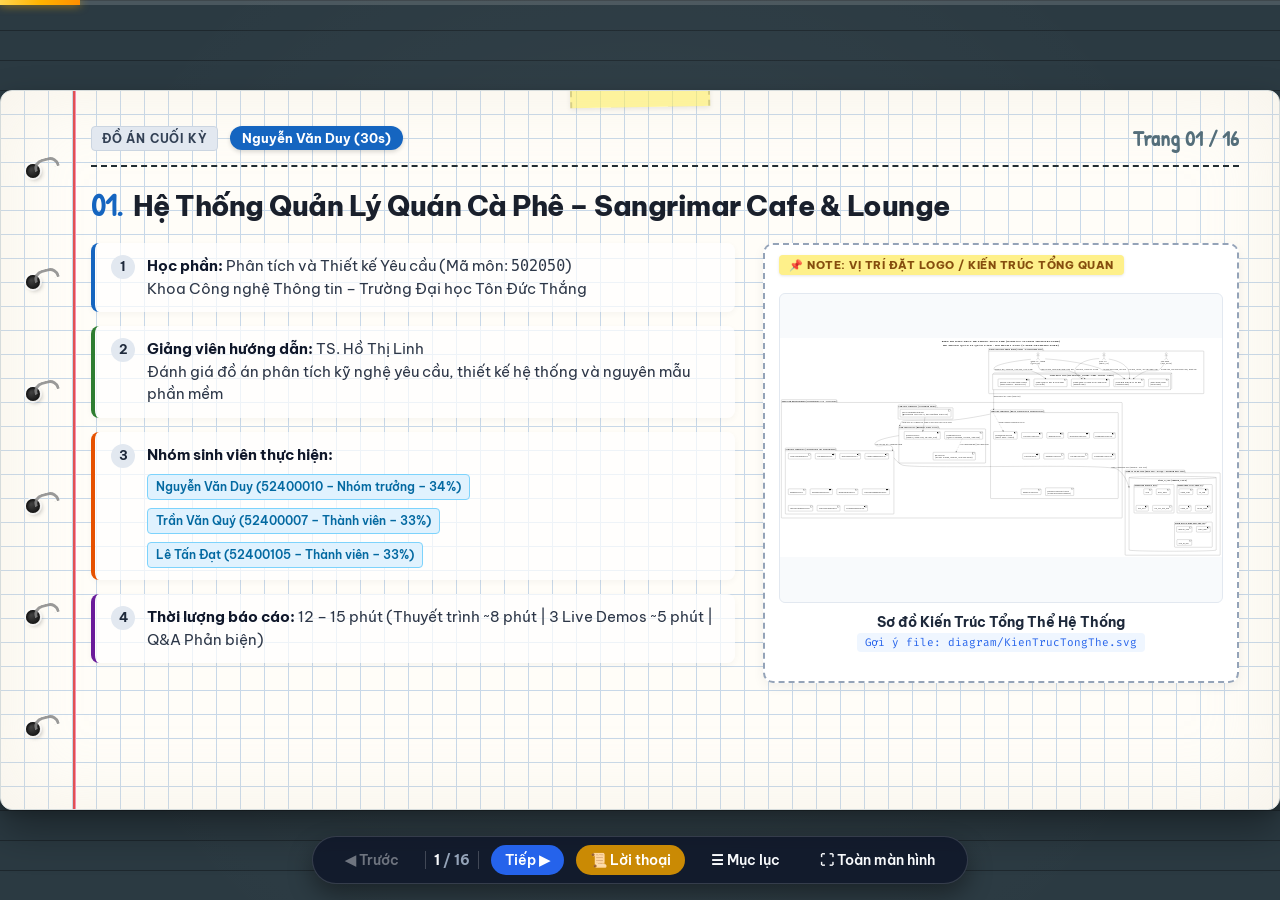
==== commit 664349bf: "docs: add system design diagrams and presentation documentation" ====
--- a/slide.html
+++ b/slide.html
@@ -959,7 +959,7 @@
  <div class="image-placeholder-box">
  <div class="placeholder-badge">📌 NOTE: VỊ TRÍ ĐẶT SƠ ĐỒ TRIỂN KHAI / RANH GIỚI HỆ THỐNG</div>
  <div class="image-container-frame">
- <img src="diagram/TrienKhai.svg" alt="Sơ đồ triển khai hệ thống" onerror="this.style.display='none'; this.nextElementSibling.style.display='flex';" />
+ <img src="diagram/TrienKhaiHeThong.svg" alt="Sơ đồ triển khai hệ thống" onerror="this.style.display='none'; this.nextElementSibling.style.display='flex';" />
  <div class="image-fallback-notice">
  <div class="image-fallback-icon">🌐</div>
  <strong>Sơ Đồ Triển Khai Hệ Thống (Deployment Diagram)</strong>
@@ -968,7 +968,7 @@
  </div>
  <div class="image-caption-bar">
  <div class="image-caption-title">Sơ đồ Triển Khai Hệ Thống (Deployment Diagram)</div>
- <div class="image-path-hint">Gợi ý file: diagram/TrienKhai.svg</div>
+ <div class="image-path-hint">Gợi ý file: diagram/TrienKhaiHeThong.svg</div>
  </div>
  </div>
  </div>
@@ -1334,7 +1334,7 @@
  <div class="image-placeholder-box">
  <div class="placeholder-badge">📌 NOTE: VỊ TRÍ ĐẶT SƠ ĐỒ TUẦN TỰ POS / MẪU PHIẾU IN</div>
  <div class="image-container-frame">
- <img src="diagram/Sequence_POS.svg" alt="Sơ đồ tuần tự bán hàng POS" onerror="this.style.display='none'; this.nextElementSibling.style.display='flex';" />
+ <img src="diagram/Sequence_BanHang.svg" alt="Sơ đồ tuần tự bán hàng POS" onerror="this.style.display='none'; this.nextElementSibling.style.display='flex';" />
  <div class="image-fallback-notice">
  <div class="image-fallback-icon">🧾</div>
  <strong>Sơ Đồ Tuần Tự Bán Hàng POS (Sequence Diagram)</strong>
@@ -1343,7 +1343,7 @@
  </div>
  <div class="image-caption-bar">
  <div class="image-caption-title">Sơ đồ Tuần Tự Chu Trình Bán Hàng POS</div>
- <div class="image-path-hint">Gợi ý file: diagram/Sequence_POS.svg</div>
+ <div class="image-path-hint">Gợi ý file: diagram/Sequence_BanHang.svg</div>
  </div>
  </div>
  </div>
@@ -1411,7 +1411,7 @@
  <div class="image-placeholder-box">
  <div class="placeholder-badge">📌 NOTE: VỊ TRÍ ĐẶT SƠ ĐỒ HOẠT ĐỘNG POS DEMO</div>
  <div class="image-container-frame">
- <img src="diagram/Activity_POS.svg" alt="Sơ đồ hoạt động POS Demo" onerror="this.style.display='none'; this.nextElementSibling.style.display='flex';" />
+ <img src="diagram/Activity_BanHang.svg" alt="Sơ đồ hoạt động POS Demo" onerror="this.style.display='none'; this.nextElementSibling.style.display='flex';" />
  <div class="image-fallback-notice">
  <div class="image-fallback-icon">☕</div>
  <strong>Sơ Đồ Hoạt Động Bán Hàng POS (Activity Diagram)</strong>
@@ -1420,7 +1420,7 @@
  </div>
  <div class="image-caption-bar">
  <div class="image-caption-title">Sơ đồ Hoạt Động Bán Hàng POS (Activity Diagram)</div>
- <div class="image-path-hint">Gợi ý file: diagram/Activity_POS.svg</div>
+ <div class="image-path-hint">Gợi ý file: diagram/Activity_BanHang.svg</div>
  </div>
  </div>
  </div>
@@ -1710,7 +1710,7 @@
  <div class="image-placeholder-box">
  <div class="placeholder-badge">📌 NOTE: VỊ TRÍ ĐẶT SƠ ĐỒ LỚP MIỀN BOM & WAC</div>
  <div class="image-container-frame">
- <img src="diagram/ClassDiagram.svg" alt="Sơ đồ lớp miền định mức BOM và WAC" onerror="this.style.display='none'; this.nextElementSibling.style.display='flex';" />
+ <img src="diagram/LopThietKe.svg" alt="Sơ đồ lớp miền định mức BOM và WAC" onerror="this.style.display='none'; this.nextElementSibling.style.display='flex';" />
  <div class="image-fallback-notice">
  <div class="image-fallback-icon">📦</div>
  <strong>Sơ Đồ Lớp Miền Định Mức BOM (Class Diagram)</strong>
@@ -1719,7 +1719,7 @@
  </div>
  <div class="image-caption-bar">
  <div class="image-caption-title">Sơ đồ Lớp Miền (Class Diagram) Phân Hệ Kho & BOM</div>
- <div class="image-path-hint">Gợi ý file: diagram/ClassDiagram.svg</div>
+ <div class="image-path-hint">Gợi ý file: diagram/LopThietKe.svg</div>
  </div>
  </div>
  </div>
